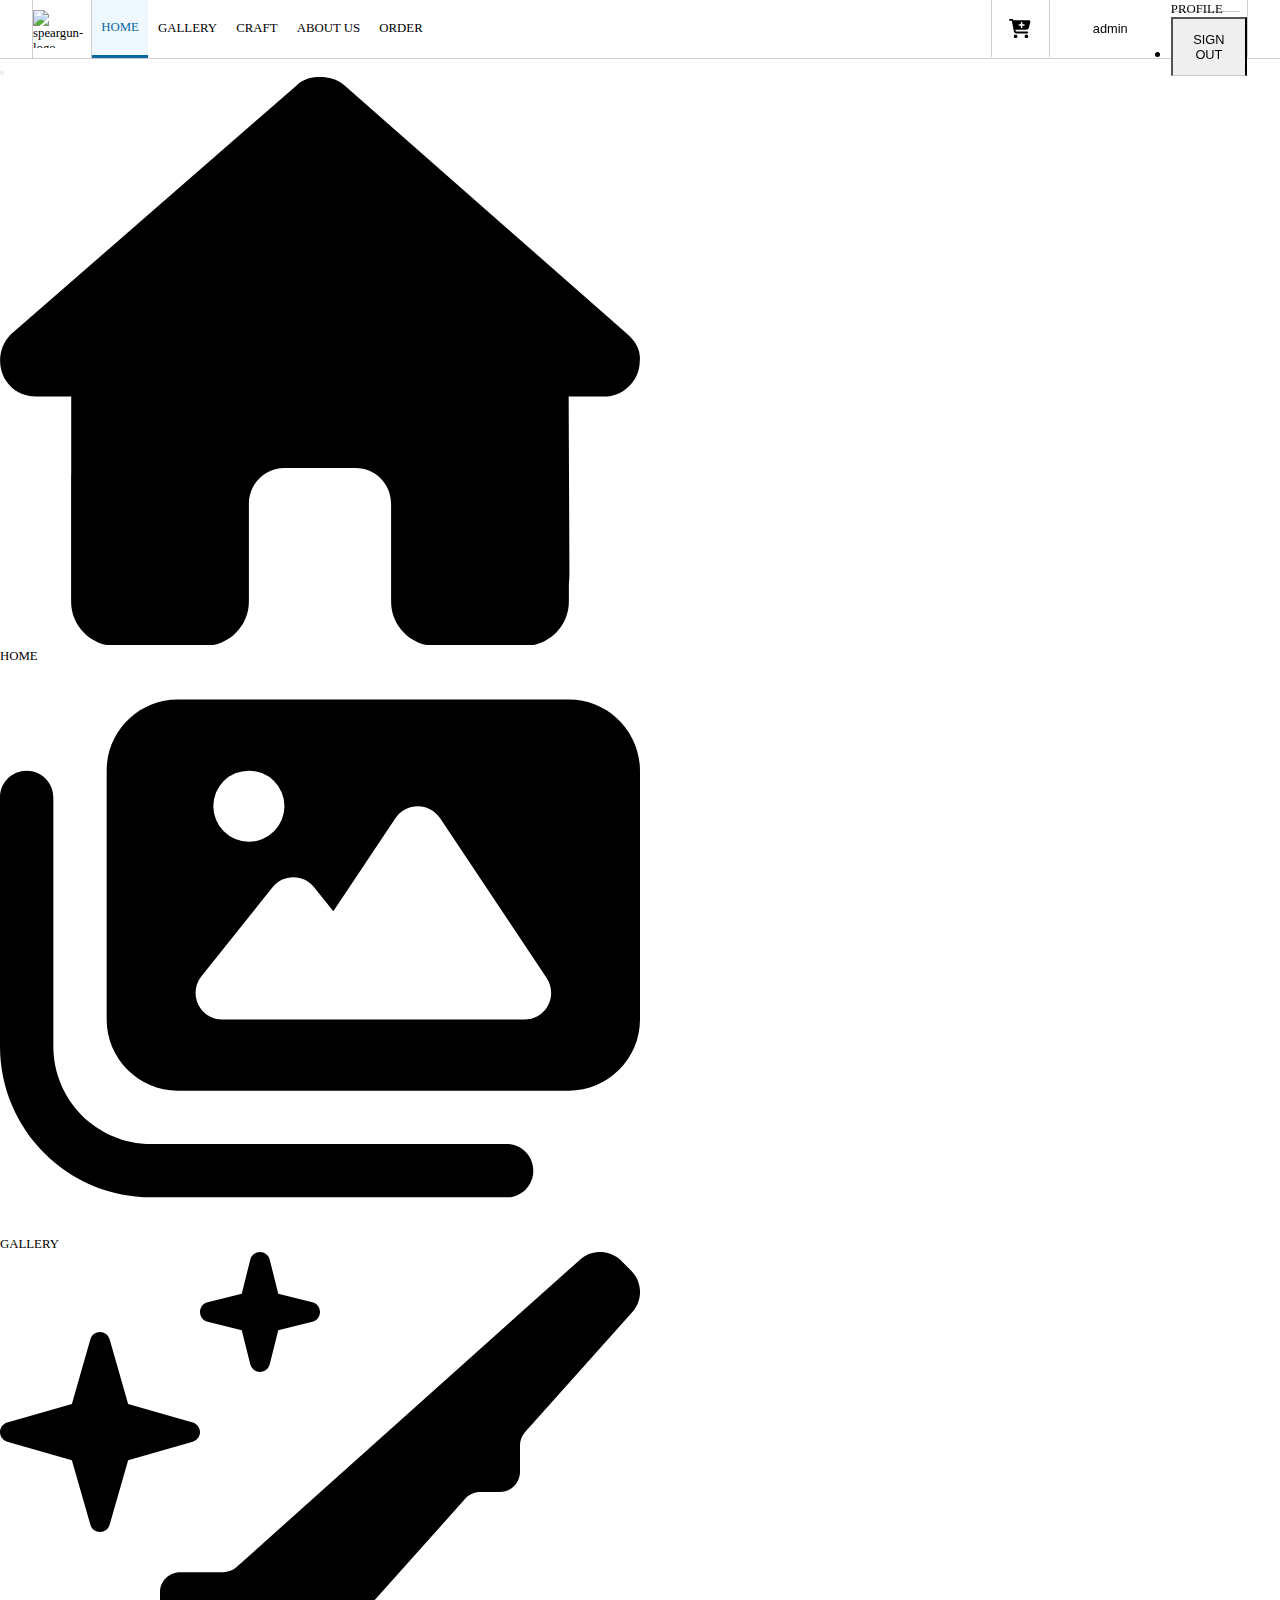
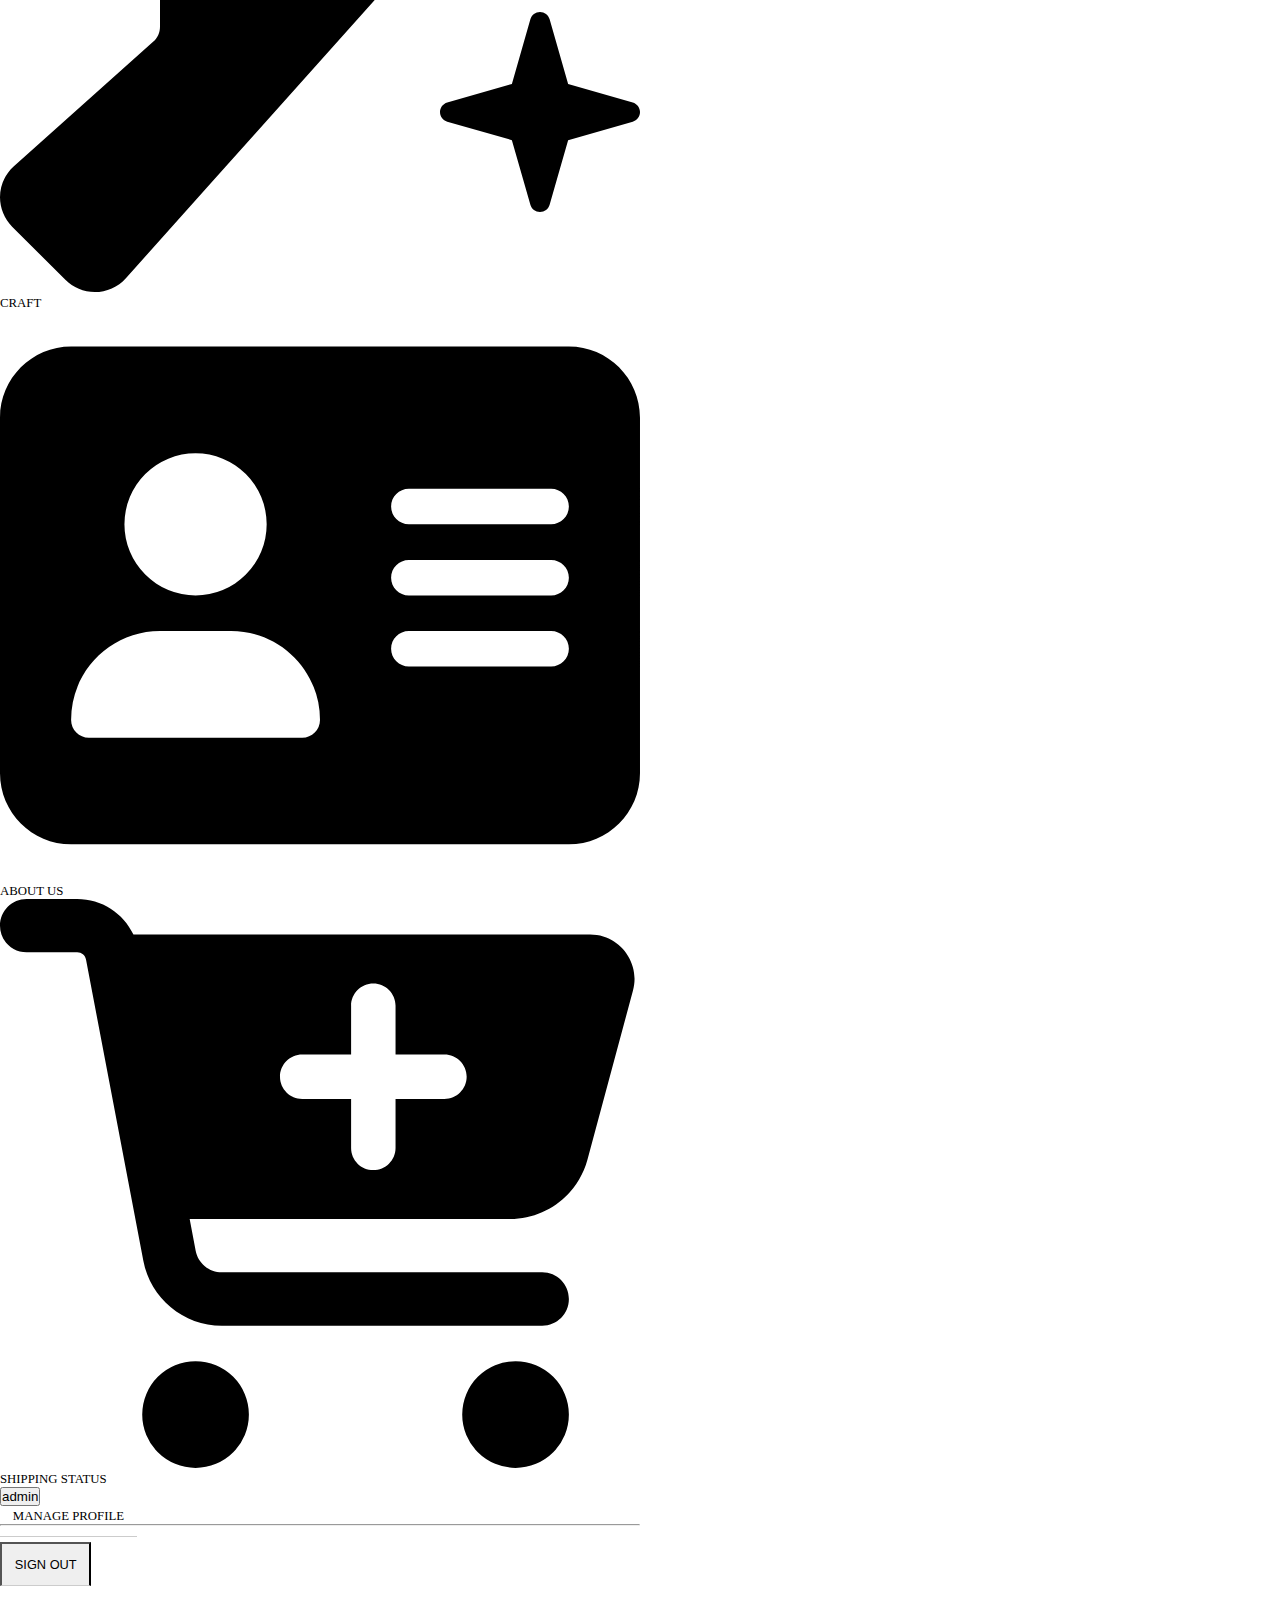
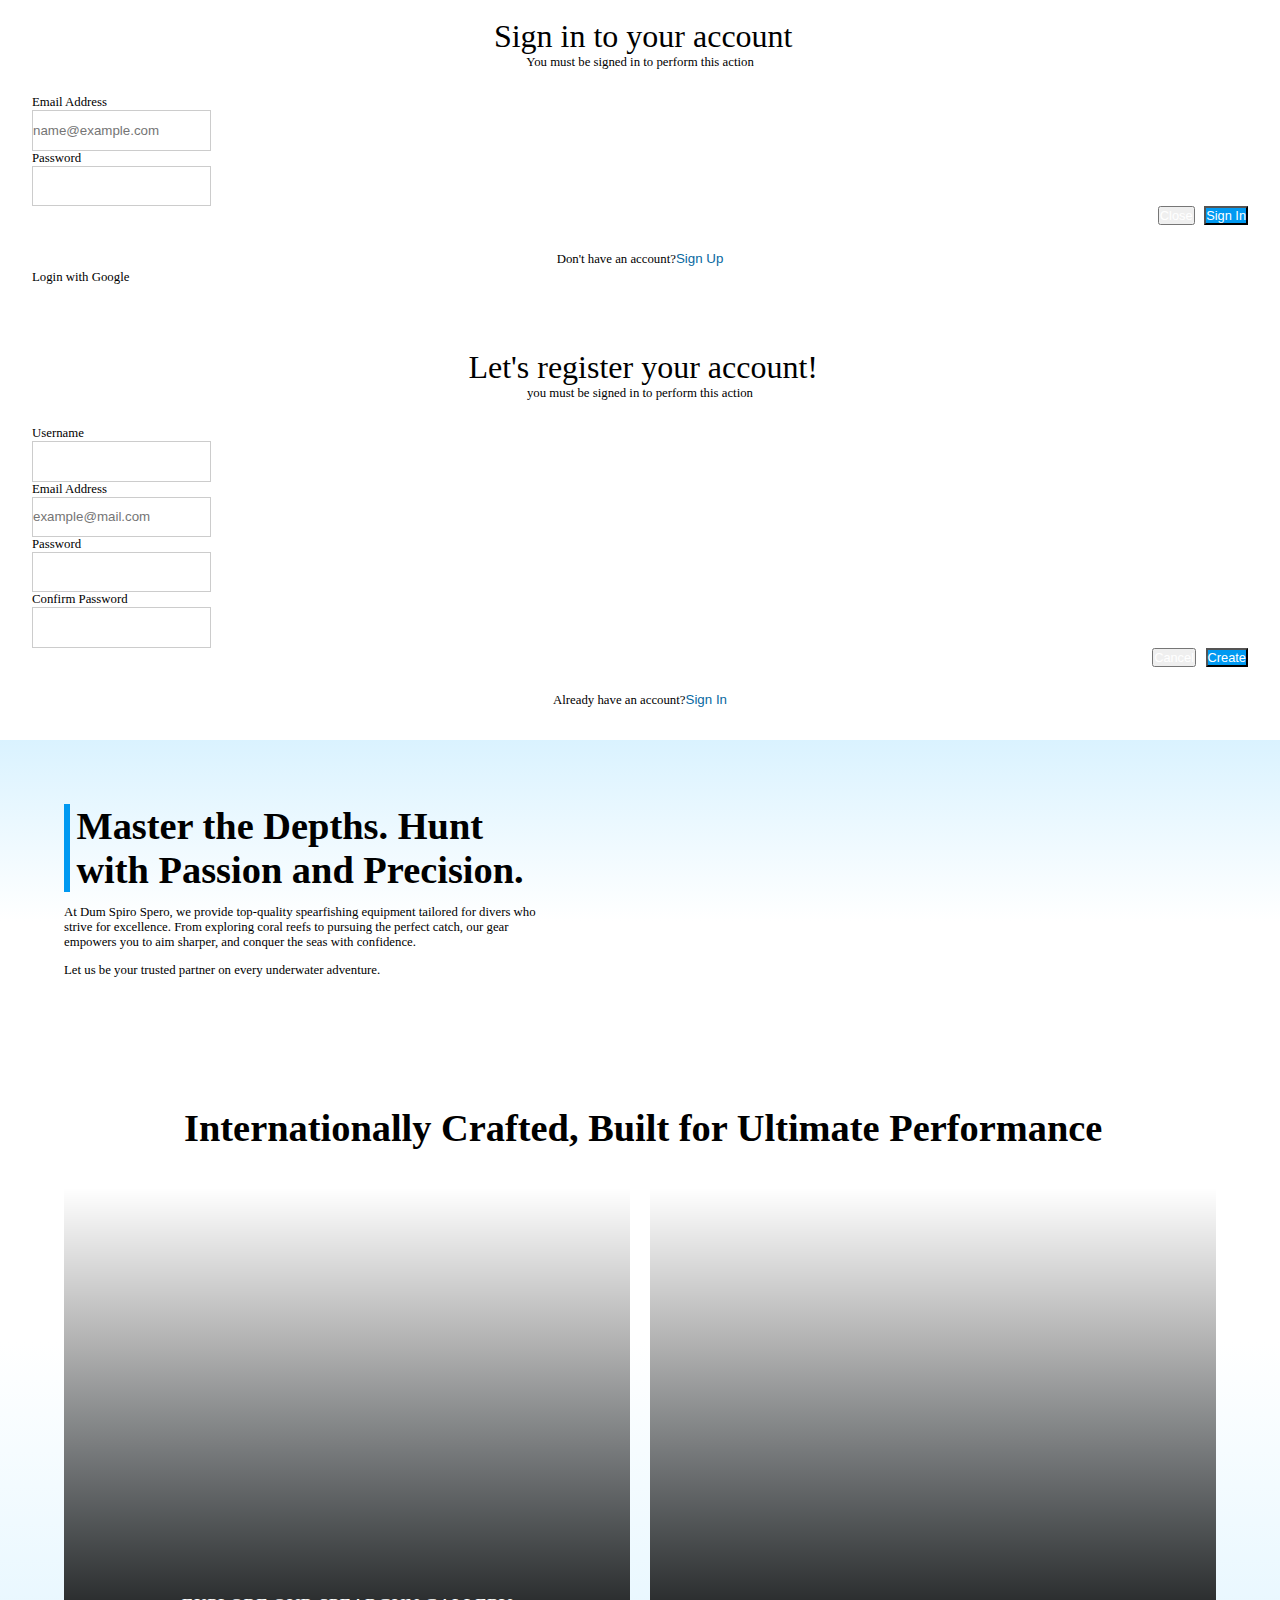
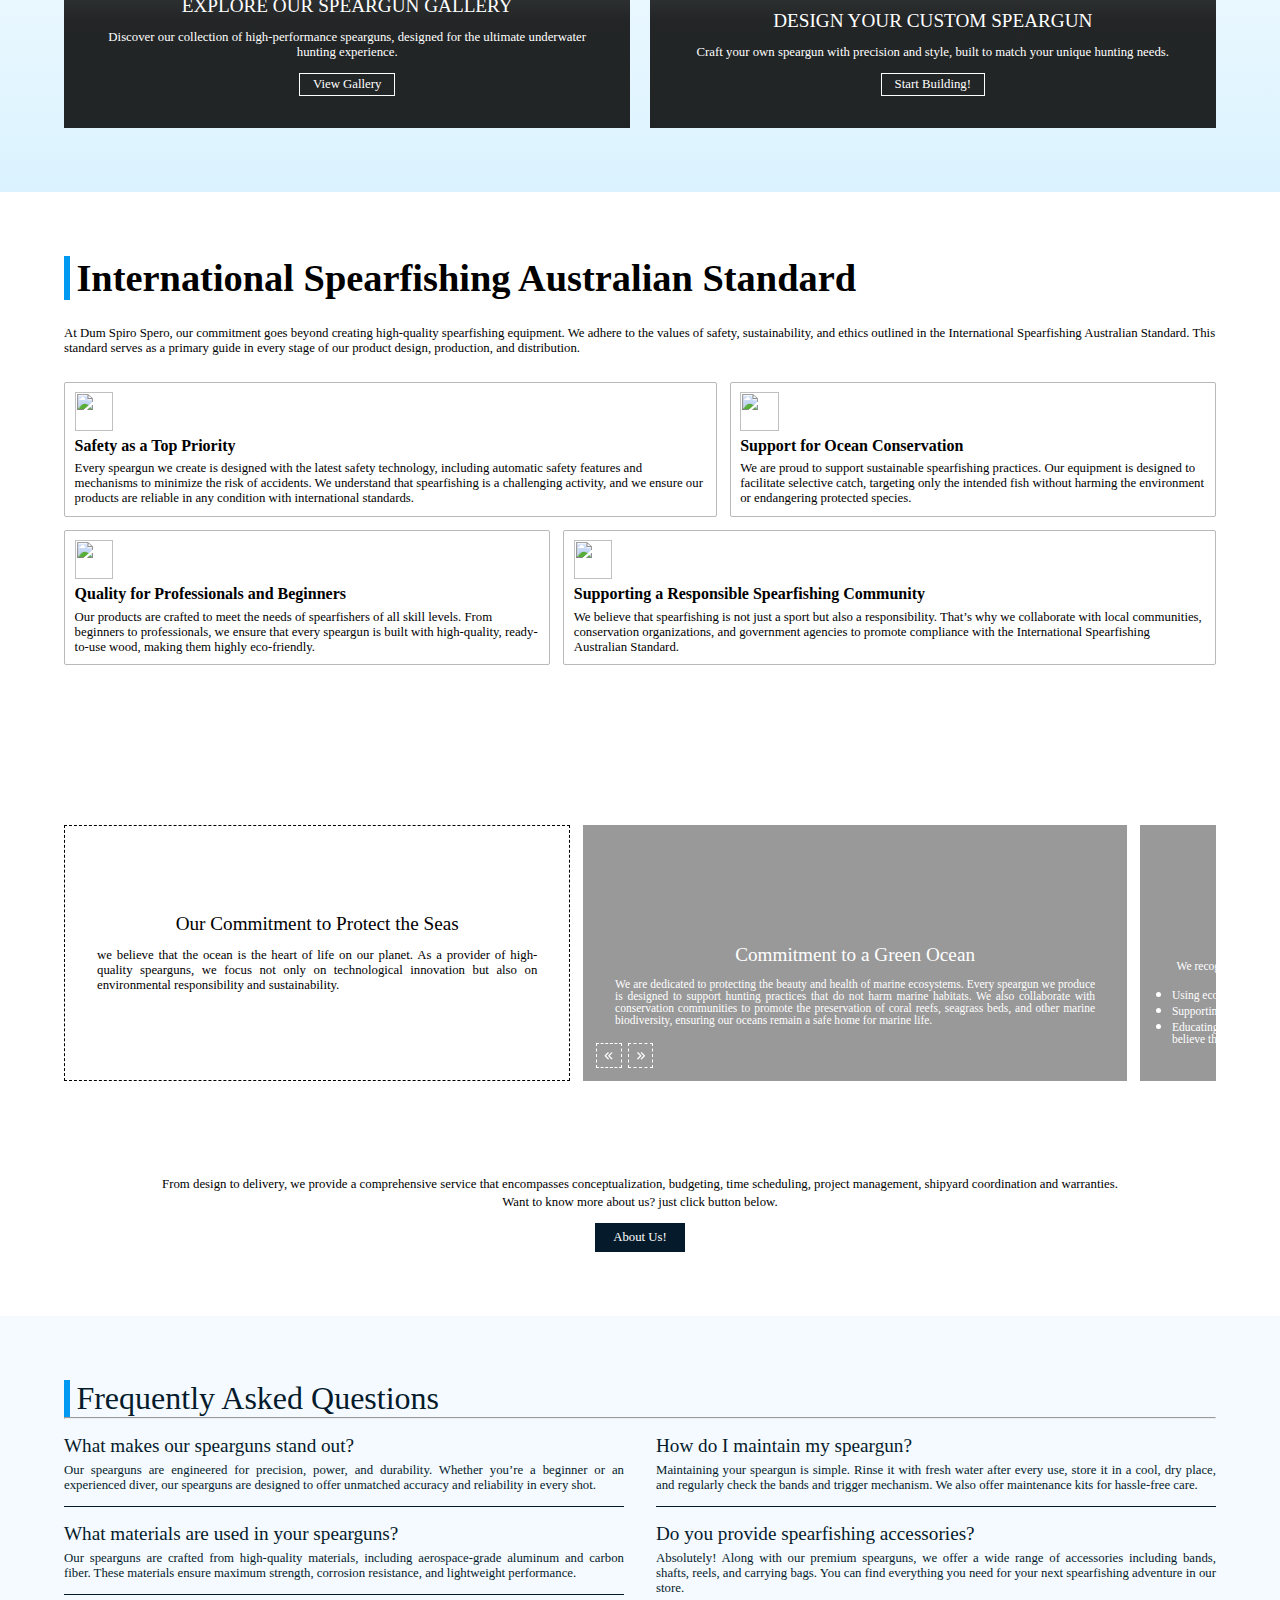
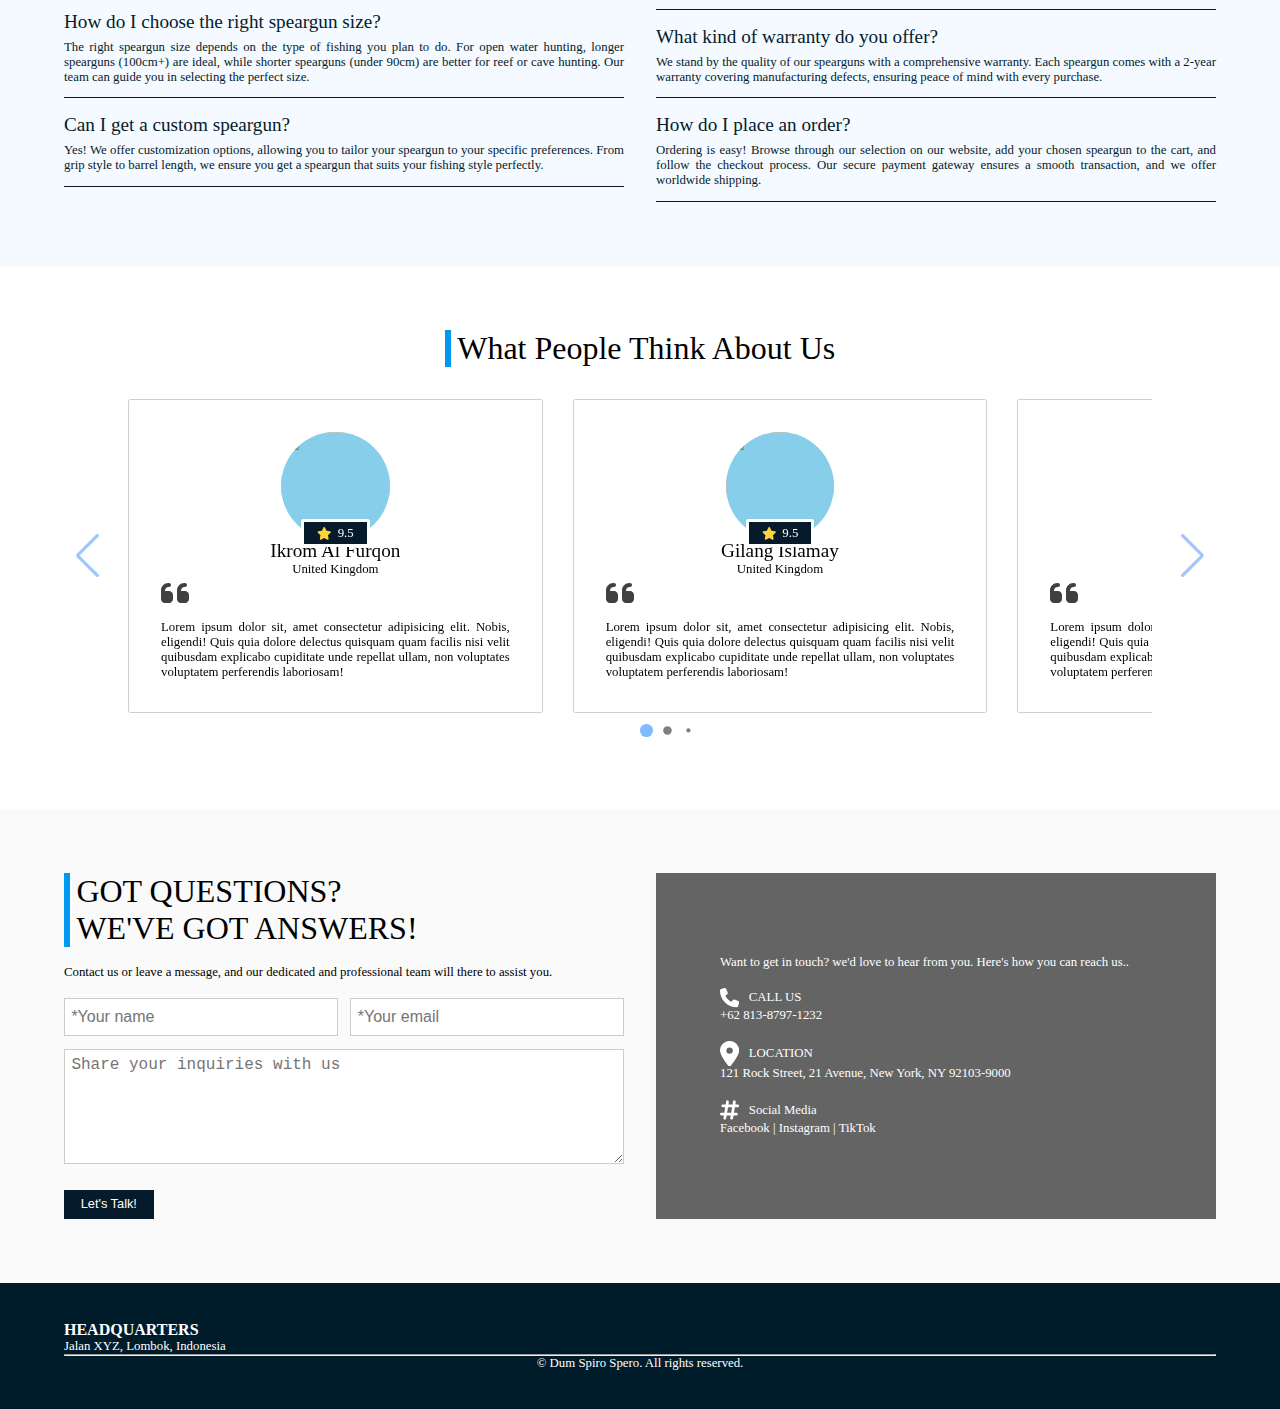
==== index.html @ 72247db9 "boom" ====
<!DOCTYPE html>
<html lang="en">
<head>
    <meta charset="UTF-8">
    <meta name="viewport" content="width=device-width, initial-scale=1.0">
    <meta http-equiv="X-UA-Compatible" content="ie=edge">
    <link rel="stylesheet" href="https://cdn.jsdelivr.net/npm/swiper@11/swiper-bundle.min.css"/>
    <link rel="stylesheet" href="https://cdn.jsdelivr.net/npm/bootstrap@5.3.2/dist/css/bootstrap.min.css" integrity="sha384-T6pVebfqggjPKyMfxBbtczlYJwFhpxIpGG5yYZFA5cO5c3Vt1jt4odlnH0yLLMmgg" crossorigin="anonymous">
    <link rel="stylesheet" href="https://cdnjs.cloudflare.com/ajax/libs/font-awesome/6.6.0/css/all.min.css" integrity="sha512-Kc323vGBEqzTmouAECnVceyQqyqdsSiqLQISBL29aUW4U/M7pSPA/gEUZQqv1cwx4OnYxTxve5UMg5GT6L4JJg==" crossorigin="anonymous" referrerpolicy="no-referrer" />
    <link rel="stylesheet" href="static/style.css"/>
    <title>Speargun-FIX</title>
</head>
<body>
    <nav>
        <div class="left-navbar-button-container">
            <a class="logo-button" href="/">
                <img src="/media/assets/Logo.png" alt="speargun-logo">
            </a>
            <div class="navbar-button-container">
                <a class="navbar-button navbar-button-active" href="/en/">
                    <div>HOME</div>
                    <div></div>
                </a>
                <a class="navbar-button" href="/en/gallery/">
                    <div>GALLERY</div>
                    <div></div>
                </a>
                <a class="navbar-button" href="/en/craft/">
                    <div>CRAFT</div>
                    <div></div>
                </a>
                <a class="navbar-button" href="/en/about-us/">
                    <div>ABOUT US</div>
                    <div></div>
                </a>
                <a class="navbar-button" href="/en/order/">
                    <div>ORDER</div>
                    <div></div>
                </a>
            </div>
        </div>
        <div class="right-navbar-button-container">
            <a href="/en/cart/" class="shipping-button">
                <svg xmlns="http://www.w3.org/2000/svg" viewBox="0 0 576 512" fill="currentColor"><path fill-rule="evenodd" d="M0 24C0 10.7 10.7 0 24 0L69.5 0c22 0 41.5 12.8 50.6 32l411 0c26.3 0 45.5 25 38.6 50.4l-41 152.3c-8.5 31.4-37 53.3-69.5 53.3l-288.5 0 5.4 28.5c2.2 11.3 12.1 19.5 23.6 19.5L488 336c13.3 0 24 10.7 24 24s-10.7 24-24 24l-288.3 0c-34.6 0-64.3-24.6-70.7-58.5L77.4 54.5c-.7-3.8-4-6.5-7.9-6.5L24 48C10.7 48 0 37.3 0 24zM128 464a48 48 0 1 1 96 0 48 48 0 1 1 -96 0zm336-48a48 48 0 1 1 0 96 48 48 0 1 1 0-96zM252 160c0 11 9 20 20 20l44 0 0 44c0 11 9 20 20 20s20-9 20-20l0-44 44 0c11 0 20-9 20-20s-9-20-20-20l-44 0 0-44c0-11-9-20-20-20s-20 9-20 20l0 44-44 0c-11 0-20 9-20 20z"></path></svg>
            </a>
            
            <div class="profile-dropdown-container">
                <button class="dropdown-toggle profile-dropdown-button" type="button" data-bs-toggle="dropdown" aria-expanded="false">
                    admin
                </button>
                <ul class="dropdown-menu">
                    <li><a class="dropdown-item" href="/profile">MANAGE PROFILE</a></li>
                    <li><form action="/en/logout/"><button class="dropdown-item" type="submit">SIGN OUT</button></form></li>
                </ul>
            </div> 
            
            <button class="hamburger-button" type="button" data-bs-toggle="offcanvas" data-bs-target="#off-canvas-navbar" aria-controls="offcanvasExample">
                <svg xmlns="http://www.w3.org/2000/svg" height="23" fill="currentColor" viewBox="0 0 448 512"><path fill-rule="evenodd" d="M0 96C0 78.3 14.3 64 32 64l384 0c17.7 0 32 14.3 32 32s-14.3 32-32 32L32 128C14.3 128 0 113.7 0 96zM0 256c0-17.7 14.3-32 32-32l384 0c17.7 0 32 14.3 32 32s-14.3 32-32 32L32 288c-17.7 0-32-14.3-32-32zM448 416c0 17.7-14.3 32-32 32L32 448c-17.7 0-32-14.3-32-32s14.3-32 32-32l384 0c17.7 0 32 14.3 32 32z"></path></svg>
            </button>
        </div>
    </nav>
    
    
    <div class="offcanvas offcanvas-end" tabindex="-1" id="off-canvas-navbar" aria-labelledby="offcanvasExampleLabel" style="width: 50vw">
        <div class="off-canvas-close-button-container">
            <button type="button" class="btn-close text-reset" data-bs-dismiss="offcanvas" aria-label="Close"></button>
        </div>
        <div class="offcanvas-navbar-button-container">
            <div class="navbar-button-container-top">
                <a class="navbar-button-offcanvas navbar-button-offcanvas-active" href="/">
                    <svg xmlns="http://www.w3.org/2000/svg" viewBox="0 0 576 512" fill="currentColor"><path fill-rule="evenodd" d="M575.8 255.5c0 18-15 32.1-32 32.1l-32 0 .7 160.2c0 2.7-.2 5.4-.5 8.1l0 16.2c0 22.1-17.9 40-40 40l-16 0c-1.1 0-2.2 0-3.3-.1c-1.4 .1-2.8 .1-4.2 .1L416 512l-24 0c-22.1 0-40-17.9-40-40l0-24 0-64c0-17.7-14.3-32-32-32l-64 0c-17.7 0-32 14.3-32 32l0 64 0 24c0 22.1-17.9 40-40 40l-24 0-31.9 0c-1.5 0-3-.1-4.5-.2c-1.2 .1-2.4 .2-3.6 .2l-16 0c-22.1 0-40-17.9-40-40l0-112c0-.9 0-1.9 .1-2.8l0-69.7-32 0c-18 0-32-14-32-32.1c0-9 3-17 10-24L266.4 8c7-7 15-8 22-8s15 2 21 7L564.8 231.5c8 7 12 15 11 24z"></path></svg>
                    <div>HOME</div>
                </a>
                <a class="navbar-button-offcanvas" href="/gallery">
                    <svg xmlns="http://www.w3.org/2000/svg" viewBox="0 0 576 512" fill="currentColor"><path fill-rule="evenodd" d="M160 32c-35.3 0-64 28.7-64 64l0 224c0 35.3 28.7 64 64 64l352 0c35.3 0 64-28.7 64-64l0-224c0-35.3-28.7-64-64-64L160 32zM396 138.7l96 144c4.9 7.4 5.4 16.8 1.2 24.6S480.9 320 472 320l-144 0-48 0-80 0c-9.2 0-17.6-5.3-21.6-13.6s-2.9-18.2 2.9-25.4l64-80c4.6-5.7 11.4-9 18.7-9s14.2 3.3 18.7 9l17.3 21.6 56-84C360.5 132 368 128 376 128s15.5 4 20 10.7zM192 128a32 32 0 1 1 64 0 32 32 0 1 1 -64 0zM48 120c0-13.3-10.7-24-24-24S0 106.7 0 120L0 344c0 75.1 60.9 136 136 136l320 0c13.3 0 24-10.7 24-24s-10.7-24-24-24l-320 0c-48.6 0-88-39.4-88-88l0-224z"></path></svg>
                    <div>GALLERY</div>
                </a>
                <a class="navbar-button-offcanvas" href="/build-spear">
                    <svg xmlns="http://www.w3.org/2000/svg" viewBox="0 0 512 512" fill="currentColor"><path fill-rule="evenodd" d="M464 6.1c9.5-8.5 24-8.1 33 .9l8 8c9 9 9.4 23.5 .9 33l-85.8 95.9c-2.6 2.9-4.1 6.7-4.1 10.7l0 21.4c0 8.8-7.2 16-16 16l-15.8 0c-4.6 0-8.9 1.9-11.9 5.3L100.7 500.9C94.3 508 85.3 512 75.8 512c-8.8 0-17.3-3.5-23.5-9.8L9.7 459.7C3.5 453.4 0 445 0 436.2c0-9.5 4-18.5 11.1-24.8l111.6-99.8c3.4-3 5.3-7.4 5.3-11.9l0-27.6c0-8.8 7.2-16 16-16l34.6 0c3.9 0 7.7-1.5 10.7-4.1L464 6.1zM432 288c3.6 0 6.7 2.4 7.7 5.8l14.8 51.7 51.7 14.8c3.4 1 5.8 4.1 5.8 7.7s-2.4 6.7-5.8 7.7l-51.7 14.8-14.8 51.7c-1 3.4-4.1 5.8-7.7 5.8s-6.7-2.4-7.7-5.8l-14.8-51.7-51.7-14.8c-3.4-1-5.8-4.1-5.8-7.7s2.4-6.7 5.8-7.7l51.7-14.8 14.8-51.7c1-3.4 4.1-5.8 7.7-5.8zM87.7 69.8l14.8 51.7 51.7 14.8c3.4 1 5.8 4.1 5.8 7.7s-2.4 6.7-5.8 7.7l-51.7 14.8L87.7 218.2c-1 3.4-4.1 5.8-7.7 5.8s-6.7-2.4-7.7-5.8L57.5 166.5 5.8 151.7c-3.4-1-5.8-4.1-5.8-7.7s2.4-6.7 5.8-7.7l51.7-14.8L72.3 69.8c1-3.4 4.1-5.8 7.7-5.8s6.7 2.4 7.7 5.8zM208 0c3.7 0 6.9 2.5 7.8 6.1l6.8 27.3 27.3 6.8c3.6 .9 6.1 4.1 6.1 7.8s-2.5 6.9-6.1 7.8l-27.3 6.8-6.8 27.3c-.9 3.6-4.1 6.1-7.8 6.1s-6.9-2.5-7.8-6.1l-6.8-27.3-27.3-6.8c-3.6-.9-6.1-4.1-6.1-7.8s2.5-6.9 6.1-7.8l27.3-6.8 6.8-27.3c.9-3.6 4.1-6.1 7.8-6.1z"></path></svg>
                    <div>CRAFT</div>
                </a>
                <a class="navbar-button-offcanvas" href="/">
                    <svg xmlns="http://www.w3.org/2000/svg" viewBox="0 0 576 512" fill="currentColor"><path fill-rule="evenodd" d="M64 32C28.7 32 0 60.7 0 96L0 416c0 35.3 28.7 64 64 64l448 0c35.3 0 64-28.7 64-64l0-320c0-35.3-28.7-64-64-64L64 32zm80 256l64 0c44.2 0 80 35.8 80 80c0 8.8-7.2 16-16 16L80 384c-8.8 0-16-7.2-16-16c0-44.2 35.8-80 80-80zm-32-96a64 64 0 1 1 128 0 64 64 0 1 1 -128 0zm256-32l128 0c8.8 0 16 7.2 16 16s-7.2 16-16 16l-128 0c-8.8 0-16-7.2-16-16s7.2-16 16-16zm0 64l128 0c8.8 0 16 7.2 16 16s-7.2 16-16 16l-128 0c-8.8 0-16-7.2-16-16s7.2-16 16-16zm0 64l128 0c8.8 0 16 7.2 16 16s-7.2 16-16 16l-128 0c-8.8 0-16-7.2-16-16s7.2-16 16-16z"></path></svg>
                    <div>ABOUT US</div>
                </a>
            </div>
            <div class="navbar-button-container-bottom">
                <a href="" class="navbar-button-offcanvas">
                    <svg xmlns="http://www.w3.org/2000/svg" viewBox="0 0 576 512" fill="currentColor"><path fill-rule="evenodd" d="M0 24C0 10.7 10.7 0 24 0L69.5 0c22 0 41.5 12.8 50.6 32l411 0c26.3 0 45.5 25 38.6 50.4l-41 152.3c-8.5 31.4-37 53.3-69.5 53.3l-288.5 0 5.4 28.5c2.2 11.3 12.1 19.5 23.6 19.5L488 336c13.3 0 24 10.7 24 24s-10.7 24-24 24l-288.3 0c-34.6 0-64.3-24.6-70.7-58.5L77.4 54.5c-.7-3.8-4-6.5-7.9-6.5L24 48C10.7 48 0 37.3 0 24zM128 464a48 48 0 1 1 96 0 48 48 0 1 1 -96 0zm336-48a48 48 0 1 1 0 96 48 48 0 1 1 0-96zM252 160c0 11 9 20 20 20l44 0 0 44c0 11 9 20 20 20s20-9 20-20l0-44 44 0c11 0 20-9 20-20s-9-20-20-20l-44 0 0-44c0-11-9-20-20-20s-20 9-20 20l0 44-44 0c-11 0-20 9-20 20z"></path></svg>
                    <div>SHIPPING STATUS</div>
                </a>
                
                <div class="navbar-button-offcanvas dropstart">
                    <button class="dropdown-toggle" type="button" data-bs-toggle="dropdown" aria-expanded="false">
                        admin
                    </button>
                    <ul class="dropdown-menu">
                        <li><a class="dropdown-item" href="/manage-profile">MANAGE PROFILE</a></li>
                        <li><hr class="dropdown-divider"></li>
                        <li><form action="/en/logout/"><button class="dropdown-item" type="submit">SIGN OUT</button></form></li>
                    </ul>
                </div>
                
            </div>
        </div>
    </div>
    
    <!-- SIGN IN -->
    <div class="modal fade" id="SignInModal" tabindex="-1" aria-labelledby="exampleModalLabel" aria-hidden="true">
        <div class="modal-dialog modal-dialog-centered">
            <div class="modal-content">
                <div class="modal-body custom-modal-content">
                    <div>
                        <h2 style="text-align: center; border:none">Sign in to your account</h2>
                        <p style="text-align: center" class="custom-modal-description">You must be signed in to perform this action</p>
                    </div>
                    <form action="/en/login/" method="POST">
                        <input type="hidden" name="csrfmiddlewaretoken" value="M3CaTp39EJbl3nuyQJwTZ3S8FTBvyXSukjpfKBJzRwxD3qbdfzkDRBSh8HsFTQQm">
                        <div class="mb-3">
                            <label for="exampleFormControlInput1" class="form-label"><p class="custom-modal-description">Email Address</p></label>
                            <input type="text" name="login_username" class="form-control custom-input" id="exampleFormControlInput1" placeholder="name@example.com">
                        </div>
                        <div class="mb-4">
                            <label for="exampleInputPassword1" class="form-label"><p class="custom-modal-description">Password</p></label>
                            <input type="password" name="login_password" class="form-control custom-input" id="exampleInputPassword1">
                        </div>
                        <div class="sign-button-group">
                            <button type="button" class="btn btn-secondary" data-bs-dismiss="modal"><p style="color: white" class="custom-modal-description">Close</p></button>
                            <button type="submit" class="btn btn-primary"><p style="color: white" class="custom-modal-description">Sign In</p></button>
                        </div>
                    </form>
                    <div>
                        <p style="text-align: center" class="custom-modal-description">Don't have an account?<button class="switch-modal-button" data-bs-target="#SignUpModal" data-bs-toggle="modal">Sign Up</button></p>
                        <a href="/en/accounts/google/login/?next=/">Login with Google</a>
                    </div>
                </div>
            </div>
        </div>
    </div>
    
    <!-- SIGN UP -->
    <div class="modal fade" id="SignUpModal" aria-hidden="true" aria-labelledby="exampleModalToggleLabel2" tabindex="-1">
        <div class="modal-dialog modal-dialog-centered">
          <div class="modal-content">
            <div class="modal-body custom-modal-content">
                <div>
                    <h2 style="text-align: center; border:none">Let's register your account!</h2>
                    <p style="text-align: center" class="custom-modal-description">you must be signed in to perform this action</p>
                </div>
                <form action="/en/sign-up/" method="POST">
                    <input type="hidden" name="csrfmiddlewaretoken" value="M3CaTp39EJbl3nuyQJwTZ3S8FTBvyXSukjpfKBJzRwxD3qbdfzkDRBSh8HsFTQQm">
                    <div class="mb-3">
                        <label for="exampleFormControlInput1" class="form-label"><p class="custom-modal-description">Username</p></label>
                        <input type="text" class="form-control custom-input" id="username" name="username">
                    </div>
                    <div class="mb-3">
                        <label for="exampleFormControlInput1" class="form-label"><p class="custom-modal-description">Email Address</p></label>
                        <input type="email" class="form-control custom-input" id="exampleFormControlInput1" placeholder="example@mail.com" name="email">
                    </div>
                    <div class="mb-3">
                        <label for="exampleInputPassword1" class="form-label"><p class="custom-modal-description">Password</p></label>
                        <input type="password" class="form-control custom-input" id="password1" name="password1">
                    </div>
                    <div class="mb-4">
                        <label for="exampleInputPassword1" class="form-label"><p class="custom-modal-description">Confirm Password</p></label>
                        <input type="password" class="form-control custom-input" id="password2" name="password2">
                    </div>
                    <div class="sign-button-group">
                        <button type="button" class="btn btn-secondary" data-bs-dismiss="modal"><p style="color: white" class="custom-modal-description">Cancel</p></button>
                        <button type="submit" class="btn btn-primary"><p style="color: white" class="custom-modal-description">Create</p></button>
                    </div>
                </form>
                <div>
                    <p style="text-align: center" class="custom-modal-description">Already have an account?<button class="switch-modal-button" data-bs-target="#SignInModal" data-bs-toggle="modal">Sign In</button></p>
                </div>
            </div>
          </div>
        </div>
    </div>
        <div class="main-footer-container">
            <main>
                
        <div class="section-home-greetings">
            <div class="home-greetings">
                <h1>Master the Depths. Hunt with Passion and Precision.</h1>
                <p>At Dum Spiro Spero, we provide top-quality spearfishing equipment tailored for divers who strive for excellence. From exploring coral reefs to pursuing the perfect catch, our gear empowers you to aim sharper, and conquer the seas with confidence.</p>
                <p>Let us be your trusted partner on every underwater adventure.</p>
            </div>        
            <div class="home-greetings-carousel">
                <div id="carouselExampleSlidesOnly" class="carousel slide" data-bs-ride="carousel">
                    <div class="carousel-inner">
                        <div class="carousel-item active">
                            <img src="/media/assets/diving-1.jpg" class="d-block w-100" alt="">
                        </div>
                        <div class="carousel-item">
                            <img src="/media/assets/diving-2.jpg" class="d-block w-100" alt="">
                        </div>
                        <div class="carousel-item">
                            <img src="/media/assets/diving-3.jpg" class="d-block w-100" alt="">
                        </div>
                    </div>
                </div>
            </div>
        </div>
        <div class="section-build-gallery">
            <h1>Internationally Crafted, Built for Ultimate Performance</h1>
            <div class="build-gallery-card-container">
                <div class="build-gallery-card">
                    <h3 style="color: white; text-align: center;">EXPLORE OUR SPEARGUN GALLERY</h3>
                    <p style="color: white; text-align:center">Discover our collection of high-performance spearguns, designed for the ultimate underwater hunting experience.</p>
                    <a href="/en/gallery/" class="build-gallery-card-button">View Gallery</a>
                </div>
                <div class="build-gallery-card">
                    <h3 style="color: white; text-align: center;">DESIGN YOUR CUSTOM SPEARGUN</h3>
                    <p style="color: white; text-align:center">Craft your own speargun with precision and style, built to match your unique hunting needs.</p>
                    <a href="/en/order/" class="build-gallery-card-button">Start Building!</a>
                </div>
            </div>
        </div>
        <div class="section-spearfishing-australian">
            <h1>International Spearfishing Australian Standard</h1>
            <p>At Dum Spiro Spero, our commitment goes beyond creating high-quality spearfishing equipment. We adhere to the values of safety, sustainability, and ethics outlined in the International Spearfishing Australian Standard. This standard serves as a primary guide in every stage of our product design, production, and distribution.</p>
            <div class="spearfishing-australian-card-container">
                <div class="spearfishing-australian-card">
                    <img src="/media/assets/safety.png" alt="">
                    <h6>Safety as a Top Priority</h6>
                    <p>Every speargun we create is designed with the latest safety technology, including automatic safety features and mechanisms to minimize the risk of accidents. We understand that spearfishing is a challenging activity, and we ensure our products are reliable in any condition with international standards.</p>
                </div>
                <div class="spearfishing-australian-card">
                    <img src="/media/assets/conservation.png" alt="">
                    <h6>Support for Ocean Conservation</h6>
                    <p>We are proud to support sustainable spearfishing practices. Our equipment is designed to facilitate selective catch, targeting only the intended fish without harming the environment or endangering protected species.</p>
                </div>
                <div class="spearfishing-australian-card">
                    <img src="/media/assets/quality.png" alt="">
                    <h6>Quality for Professionals and Beginners</h6>
                    <p>Our products are crafted to meet the needs of spearfishers of all skill levels. From beginners to professionals, we ensure that every speargun is built with high-quality, ready-to-use wood, making them highly eco-friendly.</p>
                </div>
                <div class="spearfishing-australian-card">
                    <img src="/media/assets/support.png" alt="">
                    <h6>Supporting a Responsible Spearfishing Community</h6>
                    <p>We believe that spearfishing is not just a sport but also a responsibility. That’s why we collaborate with local communities, conservation organizations, and government agencies to promote compliance with the International Spearfishing Australian Standard.</p>
                </div>
            </div>
        </div>
        <div class="section-commitment parallax-container">
            <div class="parallax-background"></div>
            <div class="parallax-cover"></div>
            <div class="commitment-container">
                <div class="commitment-title">
                    <h3>Our Commitment to Protect the Seas</h3>
                    <p>we believe that the ocean is the heart of life on our planet. As a provider of high-quality spearguns, we focus not only on technological innovation but also on environmental responsibility and sustainability.</p>
                </div>
                <div class="commitment-card-container">
                    <div class="commitment-carousel-container" style="transform: translateX(0vw);">
                        <div class="commitment-card">
                            <div class="commitment-card-cover"></div>
                            <h3 id="commitment-1">Commitment to a Green Ocean</h3>
                            <p>We are dedicated to protecting the beauty and health of marine ecosystems. Every speargun we produce is designed to support hunting practices that do not harm marine habitats. We also collaborate with conservation communities to promote the preservation of coral reefs, seagrass beds, and other marine biodiversity, ensuring our oceans remain a safe home for marine life.</p>
                        </div>
                        <div class="commitment-card">
                            <div class="commitment-card-cover"></div>
                            <h3 id="commitment-2">Support for a Plastic Free Ocean</h3>
                            <p>We recognize the harmful impact of plastic waste on the oceans. For this reason, we are committed to:</p>
                            <ul>
                                <li><p>Using eco-friendly materials in our product packaging.</p></li>
                                <li><p>Supporting global initiatives to clean beaches and waterways of plastic waste.</p></li>
                                <li><p>Educating our customers about the importance of protecting oceans from plastic pollution, as we believe that small actions can lead to significant change.</p></li>
                            </ul>
                        </div>
                        <div class="commitment-card">
                            <div class="commitment-card-cover"></div>
                            <h3 id="commitment-3">Practicing Sustainable Hunting</h3>
                            <p>We strongly support responsible and sustainable spearfishing. Our products are designed to maximize precision and selectivity, ensuring that only target fish are caught without disrupting the balance of the ecosystem. We also encourage our users to:</p>
                            <ul>
                                <li><p>Comply with local conservation regulations.</p></li>
                                <li><p>Avoid protected species or those that are spawning.</p></li>
                                <li><p>Fully utilize their catch to ensure nothing goes to waste.</p></li>
                            </ul>
                        </div>
                        <div class="commitment-card">
                            <div class="commitment-card-cover"></div>
                            <h3 id="commitment-4">Hunting with Ethics, Preserving Life</h3>
                            <p>We believe that ocean hunting is not just a sport but a responsibility. Through our product innovations and commitment to sustainability, we ensure that spearfishing can be enjoyed without compromising the future of our oceans.</p>
                        </div>
                    </div>
                    <div class="commitment-carousel-buttons">
                        <button class="commitment-carousel-button" id="commitment-prev">
                            <svg xmlns="http://www.w3.org/2000/svg" viewBox="0 0 512 512"><path fill="#ffffff" d="M41.4 233.4c-12.5 12.5-12.5 32.8 0 45.3l160 160c12.5 12.5 32.8 12.5 45.3 0s12.5-32.8 0-45.3L109.3 256 246.6 118.6c12.5-12.5 12.5-32.8 0-45.3s-32.8-12.5-45.3 0l-160 160zm352-160l-160 160c-12.5 12.5-12.5 32.8 0 45.3l160 160c12.5 12.5 32.8 12.5 45.3 0s12.5-32.8 0-45.3L301.3 256 438.6 118.6c12.5-12.5 12.5-32.8 0-45.3s-32.8-12.5-45.3 0z"></path></svg>
                        </button>
                        <button class="commitment-carousel-button" id="commitment-next">
                            <svg xmlns="http://www.w3.org/2000/svg" viewBox="0 0 512 512"><path fill="#ffffff" d="M470.6 278.6c12.5-12.5 12.5-32.8 0-45.3l-160-160c-12.5-12.5-32.8-12.5-45.3 0s-12.5 32.8 0 45.3L402.7 256 265.4 393.4c-12.5 12.5-12.5 32.8 0 45.3s32.8 12.5 45.3 0l160-160zm-352 160l160-160c12.5-12.5 12.5-32.8 0-45.3l-160-160c-12.5-12.5-32.8-12.5-45.3 0s-12.5 32.8 0 45.3L210.7 256 73.4 393.4c-12.5 12.5-12.5 32.8 0 45.3s32.8 12.5 45.3 0z"></path></svg>
                        </button>
                    </div>
                </div>
            </div>
        </div>
        <div class="section-about-us">
            <div class="about-us-caption">
                <p>From design to delivery, we provide a comprehensive service that encompasses conceptualization, budgeting, time scheduling, project management, shipyard coordination and warranties.</p>
                <p>Want to know more about us? just click button below.</p>
            </div>
            <a href="/en/about-us/" type="button" class="sexy-button"><div>About Us!</div></a>            
        </div>
        <div class="section-faq">
            <div>
                <h2>Frequently Asked Questions</h2>
                <hr>
            </div>
            <div class="faq-content">
                <div class="faq-accordion">
                    <div>
                        <h3 data-bs-toggle="collapse" href="#answer1" role="button" aria-expanded="false" aria-controls="collapseExample">
                            What makes our spearguns stand out?
                        </h3>
                        <p class="collapse" id="answer1">
                            Our spearguns are engineered for precision, power, and durability. Whether you’re a beginner or an experienced diver, our spearguns are designed to offer unmatched accuracy and reliability in every shot.
                        </p>
                    </div>
                    <div>
                        <h3 data-bs-toggle="collapse" href="#answer2" role="button" aria-expanded="false" aria-controls="collapseExample">
                            What materials are used in your spearguns?
                        </h3>
                        <p class="collapse" id="answer2">
                            Our spearguns are crafted from high-quality materials, including aerospace-grade aluminum and carbon fiber. These materials ensure maximum strength, corrosion resistance, and lightweight performance.
                        </p>
                    </div>
                    <div>
                        <h3 data-bs-toggle="collapse" href="#answer3" role="button" aria-expanded="false" aria-controls="collapseExample">
                            How do I choose the right speargun size?
                        </h3>
                        <p class="collapse" id="answer3">
                            The right speargun size depends on the type of fishing you plan to do. For open water hunting, longer spearguns (100cm+) are ideal, while shorter spearguns (under 90cm) are better for reef or cave hunting. Our team can guide you in selecting the perfect size.
                        </p>
                    </div>
                    <div>
                        <h3 data-bs-toggle="collapse" href="#answer4" role="button" aria-expanded="false" aria-controls="collapseExample">
                            Can I get a custom speargun?
                        </h3>
                        <p class="collapse" id="answer4">
                            Yes! We offer customization options, allowing you to tailor your speargun to your specific preferences. From grip style to barrel length, we ensure you get a speargun that suits your fishing style perfectly.
                        </p>
                    </div>
                </div>
                <div class="faq-accordion">
                    <div>
                        <h3 data-bs-toggle="collapse" href="#answer5" role="button" aria-expanded="false" aria-controls="collapseExample">
                            How do I maintain my speargun?
                        </h3>
                        <p class="collapse" id="answer5">
                            Maintaining your speargun is simple. Rinse it with fresh water after every use, store it in a cool, dry place, and regularly check the bands and trigger mechanism. We also offer maintenance kits for hassle-free care.
                        </p>
                    </div>
                    <div>
                        <h3 data-bs-toggle="collapse" href="#answer6" role="button" aria-expanded="false" aria-controls="collapseExample">
                            Do you provide spearfishing accessories?
                        </h3>
                        <p class="collapse" id="answer6">
                            Absolutely! Along with our premium spearguns, we offer a wide range of accessories including bands, shafts, reels, and carrying bags. You can find everything you need for your next spearfishing adventure in our store.
                        </p>
                    </div>
                    <div>
                        <h3 data-bs-toggle="collapse" href="#answer7" role="button" aria-expanded="false" aria-controls="collapseExample">
                            What kind of warranty do you offer?
                        </h3>
                        <p class="collapse" id="answer7">
                            We stand by the quality of our spearguns with a comprehensive warranty. Each speargun comes with a 2-year warranty covering manufacturing defects, ensuring peace of mind with every purchase.
                        </p>
                    </div>
                    <div>
                        <h3 data-bs-toggle="collapse" href="#answer8" role="button" aria-expanded="false" aria-controls="collapseExample">
                            How do I place an order?
                        </h3>
                        <p class="collapse" id="answer8">
                            Ordering is easy! Browse through our selection on our website, add your chosen speargun to the cart, and follow the checkout process. Our secure payment gateway ensures a smooth transaction, and we offer worldwide shipping.
                        </p>
                    </div>
                </div>
            </div>        
        </div>
        <div class="review-page-container">
            <h2 class="mb-3">What People Think About Us</h2>
            <div class="review-container swiper">
                <div class="review-card-wrapper swiper-initialized swiper-horizontal swiper-backface-hidden">
                    <ul class="review-card-list swiper-wrapper" id="swiper-wrapper-fc9eb71c103b97b15" aria-live="polite">
                    <li class="review-card-item swiper-slide swiper-slide-active" style="width: 414.667px; margin-right: 30px;" role="group" aria-label="1 / 5" data-swiper-slide-index="0">
                            <a href="#" class="review-card-link">
                                <div class="review-card-image mb-3">
                                    <img src="/media/assets/diving-1.jpg" alt="">
                                    <div>
                                        <svg xmlns="http://www.w3.org/2000/svg" viewBox="0 0 576 512"><path fill="#FFD43B" d="M316.9 18C311.6 7 300.4 0 288.1 0s-23.4 7-28.8 18L195 150.3 51.4 171.5c-12 1.8-22 10.2-25.7 21.7s-.7 24.2 7.9 32.7L137.8 329 113.2 474.7c-2 12 3 24.2 12.9 31.3s23 8 33.8 2.3l128.3-68.5 128.3 68.5c10.8 5.7 23.9 4.9 33.8-2.3s14.9-19.3 12.9-31.3L438.5 329 542.7 225.9c8.6-8.5 11.7-21.2 7.9-32.7s-13.7-19.9-25.7-21.7L381.2 150.3 316.9 18z"></path></svg>
                                        <p>9.5</p>
                                    </div>
                                </div>
                                <h3>Ikrom Al Furqon</h3>
                                <p class="mb-2">United Kingdom</p>
                                <div class="review-card-description">
                                    <svg xmlns="http://www.w3.org/2000/svg" viewBox="0 0 448 512"><path fill="#404040" d="M0 216C0 149.7 53.7 96 120 96l8 0c17.7 0 32 14.3 32 32s-14.3 32-32 32l-8 0c-30.9 0-56 25.1-56 56l0 8 64 0c35.3 0 64 28.7 64 64l0 64c0 35.3-28.7 64-64 64l-64 0c-35.3 0-64-28.7-64-64l0-32 0-32 0-72zm256 0c0-66.3 53.7-120 120-120l8 0c17.7 0 32 14.3 32 32s-14.3 32-32 32l-8 0c-30.9 0-56 25.1-56 56l0 8 64 0c35.3 0 64 28.7 64 64l0 64c0 35.3-28.7 64-64 64l-64 0c-35.3 0-64-28.7-64-64l0-32 0-32 0-72z"></path></svg>
                                    <p>Lorem ipsum dolor sit, amet consectetur adipisicing elit. Nobis, eligendi! Quis quia dolore delectus quisquam quam facilis nisi velit quibusdam explicabo cupiditate unde repellat ullam, non voluptates voluptatem perferendis laboriosam!</p>
                                </div>
                            </a>
                        </li><li class="review-card-item swiper-slide swiper-slide-next" style="width: 414.667px; margin-right: 30px;" role="group" aria-label="2 / 5" data-swiper-slide-index="1">
                            <a href="#" class="review-card-link">
                                <div class="review-card-image mb-3">
                                    <img src="/media/assets/diving-2.jpg" alt="">
                                    <div>
                                        <svg xmlns="http://www.w3.org/2000/svg" viewBox="0 0 576 512"><path fill="#FFD43B" d="M316.9 18C311.6 7 300.4 0 288.1 0s-23.4 7-28.8 18L195 150.3 51.4 171.5c-12 1.8-22 10.2-25.7 21.7s-.7 24.2 7.9 32.7L137.8 329 113.2 474.7c-2 12 3 24.2 12.9 31.3s23 8 33.8 2.3l128.3-68.5 128.3 68.5c10.8 5.7 23.9 4.9 33.8-2.3s14.9-19.3 12.9-31.3L438.5 329 542.7 225.9c8.6-8.5 11.7-21.2 7.9-32.7s-13.7-19.9-25.7-21.7L381.2 150.3 316.9 18z"></path></svg>
                                        <p>9.5</p>
                                    </div>
                                </div>
                                <h3>Gilang Islamay</h3>
                                <p class="mb-2">United Kingdom</p>
                                <div class="review-card-description">
                                    <svg xmlns="http://www.w3.org/2000/svg" viewBox="0 0 448 512"><path fill="#404040" d="M0 216C0 149.7 53.7 96 120 96l8 0c17.7 0 32 14.3 32 32s-14.3 32-32 32l-8 0c-30.9 0-56 25.1-56 56l0 8 64 0c35.3 0 64 28.7 64 64l0 64c0 35.3-28.7 64-64 64l-64 0c-35.3 0-64-28.7-64-64l0-32 0-32 0-72zm256 0c0-66.3 53.7-120 120-120l8 0c17.7 0 32 14.3 32 32s-14.3 32-32 32l-8 0c-30.9 0-56 25.1-56 56l0 8 64 0c35.3 0 64 28.7 64 64l0 64c0 35.3-28.7 64-64 64l-64 0c-35.3 0-64-28.7-64-64l0-32 0-32 0-72z"></path></svg>
                                    <p>Lorem ipsum dolor sit, amet consectetur adipisicing elit. Nobis, eligendi! Quis quia dolore delectus quisquam quam facilis nisi velit quibusdam explicabo cupiditate unde repellat ullam, non voluptates voluptatem perferendis laboriosam!</p>
                                </div>
                            </a>
                        </li><li class="review-card-item swiper-slide" style="width: 414.667px; margin-right: 30px;" role="group" aria-label="3 / 5" data-swiper-slide-index="2">
                            <a href="#" class="review-card-link">
                                <div class="review-card-image mb-3">
                                    <img src="/media/assets/diving-3.jpg" alt="">
                                    <div>
                                        <svg xmlns="http://www.w3.org/2000/svg" viewBox="0 0 576 512"><path fill="#FFD43B" d="M316.9 18C311.6 7 300.4 0 288.1 0s-23.4 7-28.8 18L195 150.3 51.4 171.5c-12 1.8-22 10.2-25.7 21.7s-.7 24.2 7.9 32.7L137.8 329 113.2 474.7c-2 12 3 24.2 12.9 31.3s23 8 33.8 2.3l128.3-68.5 128.3 68.5c10.8 5.7 23.9 4.9 33.8-2.3s14.9-19.3 12.9-31.3L438.5 329 542.7 225.9c8.6-8.5 11.7-21.2 7.9-32.7s-13.7-19.9-25.7-21.7L381.2 150.3 316.9 18z"></path></svg>
                                        <p>9.5</p>
                                    </div>
                                </div>
                                <h3>Wisnu Anggoro</h3>
                                <p class="mb-2">United Kingdom</p>
                                <div class="review-card-description">
                                    <svg xmlns="http://www.w3.org/2000/svg" viewBox="0 0 448 512"><path fill="#404040" d="M0 216C0 149.7 53.7 96 120 96l8 0c17.7 0 32 14.3 32 32s-14.3 32-32 32l-8 0c-30.9 0-56 25.1-56 56l0 8 64 0c35.3 0 64 28.7 64 64l0 64c0 35.3-28.7 64-64 64l-64 0c-35.3 0-64-28.7-64-64l0-32 0-32 0-72zm256 0c0-66.3 53.7-120 120-120l8 0c17.7 0 32 14.3 32 32s-14.3 32-32 32l-8 0c-30.9 0-56 25.1-56 56l0 8 64 0c35.3 0 64 28.7 64 64l0 64c0 35.3-28.7 64-64 64l-64 0c-35.3 0-64-28.7-64-64l0-32 0-32 0-72z"></path></svg>
                                    <p>Lorem ipsum dolor sit, amet consectetur adipisicing elit. Nobis, eligendi! Quis quia dolore delectus quisquam quam facilis nisi velit quibusdam explicabo cupiditate unde repellat ullam, non voluptates voluptatem perferendis laboriosam!</p>
                                </div>
                            </a>
                        </li><li class="review-card-item swiper-slide" style="width: 414.667px; margin-right: 30px;" role="group" aria-label="4 / 5" data-swiper-slide-index="3">
                            <a href="#" class="review-card-link">
                                <div class="review-card-image mb-3">
                                    <img src="/media/assets/diving-1.jpg" alt="">
                                    <div>
                                        <svg xmlns="http://www.w3.org/2000/svg" viewBox="0 0 576 512"><!--!Font Awesome Free 6.6.0 by @fontawesome - https://fontawesome.com License - https://fontawesome.com/license/free Copyright 2024 Fonticons, Inc.--><path fill="#FFD43B" d="M316.9 18C311.6 7 300.4 0 288.1 0s-23.4 7-28.8 18L195 150.3 51.4 171.5c-12 1.8-22 10.2-25.7 21.7s-.7 24.2 7.9 32.7L137.8 329 113.2 474.7c-2 12 3 24.2 12.9 31.3s23 8 33.8 2.3l128.3-68.5 128.3 68.5c10.8 5.7 23.9 4.9 33.8-2.3s14.9-19.3 12.9-31.3L438.5 329 542.7 225.9c8.6-8.5 11.7-21.2 7.9-32.7s-13.7-19.9-25.7-21.7L381.2 150.3 316.9 18z"></path></svg>
                                        <p>9.5</p>
                                    </div>
                                </div>
                                <h3>Arip Mufadila</h3>
                                <p class="mb-2">United Kingdom</p>
                                <div class="review-card-description">
                                    <svg xmlns="http://www.w3.org/2000/svg" viewBox="0 0 448 512"><path fill="#404040" d="M0 216C0 149.7 53.7 96 120 96l8 0c17.7 0 32 14.3 32 32s-14.3 32-32 32l-8 0c-30.9 0-56 25.1-56 56l0 8 64 0c35.3 0 64 28.7 64 64l0 64c0 35.3-28.7 64-64 64l-64 0c-35.3 0-64-28.7-64-64l0-32 0-32 0-72zm256 0c0-66.3 53.7-120 120-120l8 0c17.7 0 32 14.3 32 32s-14.3 32-32 32l-8 0c-30.9 0-56 25.1-56 56l0 8 64 0c35.3 0 64 28.7 64 64l0 64c0 35.3-28.7 64-64 64l-64 0c-35.3 0-64-28.7-64-64l0-32 0-32 0-72z"></path></svg>
                                    <p>Lorem ipsum dolor sit, amet consectetur adipisicing elit. Nobis, eligendi! Quis quia dolore delectus quisquam quam facilis nisi velit quibusdam explicabo cupiditate unde repellat ullam, non voluptates voluptatem perferendis laboriosam!</p>
                                </div>
                            </a>
                        </li><li class="review-card-item swiper-slide" role="group" aria-label="5 / 5" style="width: 414.667px; margin-right: 30px;" data-swiper-slide-index="4">
                            <a href="#" class="review-card-link">
                                <div class="review-card-image mb-3">
                                    <img src="/media/assets/diving-2.jpg" alt="">
                                    <div>
                                        <svg xmlns="http://www.w3.org/2000/svg" viewBox="0 0 576 512"><!--!Font Awesome Free 6.6.0 by @fontawesome - https://fontawesome.com License - https://fontawesome.com/license/free Copyright 2024 Fonticons, Inc.--><path fill="#FFD43B" d="M316.9 18C311.6 7 300.4 0 288.1 0s-23.4 7-28.8 18L195 150.3 51.4 171.5c-12 1.8-22 10.2-25.7 21.7s-.7 24.2 7.9 32.7L137.8 329 113.2 474.7c-2 12 3 24.2 12.9 31.3s23 8 33.8 2.3l128.3-68.5 128.3 68.5c10.8 5.7 23.9 4.9 33.8-2.3s14.9-19.3 12.9-31.3L438.5 329 542.7 225.9c8.6-8.5 11.7-21.2 7.9-32.7s-13.7-19.9-25.7-21.7L381.2 150.3 316.9 18z"></path></svg>
                                        <p>9.5</p>
                                    </div>
                                </div>
                                <h3>Rafi Revanza</h3>
                                <p class="mb-2">United Kingdom</p>
                                <div class="review-card-description">
                                    <svg xmlns="http://www.w3.org/2000/svg" viewBox="0 0 448 512"><path fill="#404040" d="M0 216C0 149.7 53.7 96 120 96l8 0c17.7 0 32 14.3 32 32s-14.3 32-32 32l-8 0c-30.9 0-56 25.1-56 56l0 8 64 0c35.3 0 64 28.7 64 64l0 64c0 35.3-28.7 64-64 64l-64 0c-35.3 0-64-28.7-64-64l0-32 0-32 0-72zm256 0c0-66.3 53.7-120 120-120l8 0c17.7 0 32 14.3 32 32s-14.3 32-32 32l-8 0c-30.9 0-56 25.1-56 56l0 8 64 0c35.3 0 64 28.7 64 64l0 64c0 35.3-28.7 64-64 64l-64 0c-35.3 0-64-28.7-64-64l0-32 0-32 0-72z"></path></svg>
                                    <p>Lorem ipsum dolor sit, amet consectetur adipisicing elit. Nobis, eligendi! Quis quia dolore delectus quisquam quam facilis nisi velit quibusdam explicabo cupiditate unde repellat ullam, non voluptates voluptatem perferendis laboriosam!</p>
                                </div>
                            </a>
                        </li></ul>
                    <div class="swiper-pagination swiper-pagination-clickable swiper-pagination-bullets swiper-pagination-horizontal swiper-pagination-bullets-dynamic" style="width: 120px;"><span class="swiper-pagination-bullet swiper-pagination-bullet-active swiper-pagination-bullet-active-main" tabindex="0" role="button" aria-label="Go to slide 1" aria-current="true" style="left: 48px;"></span><span class="swiper-pagination-bullet swiper-pagination-bullet-active-next" tabindex="0" role="button" aria-label="Go to slide 2" style="left: 48px;"></span><span class="swiper-pagination-bullet swiper-pagination-bullet-active-next-next" tabindex="0" role="button" aria-label="Go to slide 3" style="left: 48px;"></span><span class="swiper-pagination-bullet" tabindex="0" role="button" aria-label="Go to slide 4" style="left: 48px;"></span><span class="swiper-pagination-bullet" tabindex="0" role="button" aria-label="Go to slide 5" style="left: 48px;"></span></div>
                    <div class="swiper-slide-button swiper-button-prev" tabindex="0" role="button" aria-label="Previous slide" aria-controls="swiper-wrapper-fc9eb71c103b97b15"></div>
                    <div class="swiper-slide-button swiper-button-next" tabindex="0" role="button" aria-label="Next slide" aria-controls="swiper-wrapper-fc9eb71c103b97b15"></div>
                <span class="swiper-notification" aria-live="assertive" aria-atomic="true"></span></div>
            </div>
        </div>
        <div class="section-contact-us">
            <div>
                <h2>GOT QUESTIONS?</h2>
                <h2>WE'VE GOT ANSWERS!</h2>
                <br>
                <p>Contact us or leave a message, and our dedicated and professional team will there to assist you.</p>
                <br>
                <form class="contact-us-form-container" action="">
                    <div class="contact-us-input-container">
                        <input class="contact-us-input" type="text" placeholder="*Your name">
                        <input class="contact-us-input" type="text" placeholder="*Your email">
                        <textarea class="contact-us-input" placeholder="Share your inquiries with us"></textarea>
                    </div>
                    <button type="submit" class="sexy-button"><div>Let's Talk!</div></button>
                </form>
            </div>
            <div class="contact-information-container">
                <p style="color: white">Want to get in touch? we'd love to hear from you. Here's how you can reach us..</p>
                <br>
                <div class="contact-information">
                    <svg xmlns="http://www.w3.org/2000/svg" viewBox="0 0 512 512" fill="currentColor">
                        <path fill-rule="evenodd" d="M164.9 24.6c-7.7-18.6-28-28.5-47.4-23.2l-88 24C12.1 30.2 0 46 0 64C0 311.4 200.6 512 448 512c18 0 33.8-12.1 38.6-29.5l24-88c5.3-19.4-4.6-39.7-23.2-47.4l-96-40c-16.3-6.8-35.2-2.1-46.3 11.6L304.7 368C234.3 334.7 177.3 277.7 144 207.3L193.3 167c13.7-11.2 18.4-30 11.6-46.3l-40-96z"></path>
                    </svg>
                    <p style="color: white">CALL US</p>
                </div>
                <p style="color: white">+62 813-8797-1232</p>
                <br>
                <div class="contact-information">
                    <svg xmlns="http://www.w3.org/2000/svg" viewBox="0 0 384 512" fill="currentColor">
                        <path fill-rule="evenodd" d="M215.7 499.2C267 435 384 279.4 384 192C384 86 298 0 192 0S0 86 0 192c0 87.4 117 243 168.3 307.2c12.3 15.3 35.1 15.3 47.4 0zM192 128a64 64 0 1 1 0 128 64 64 0 1 1 0-128z"></path>
                    </svg>
                    <p style="color: white">LOCATION</p>
                </div>
                <p style="color: white">121 Rock Street, 21 Avenue, New York, NY 92103-9000</p>
                <br>
                <div class="contact-information">
                    <svg xmlns="http://www.w3.org/2000/svg" viewBox="0 0 448 512" fill="currentColor">
                        <path fill-rule="evenodd" d="M181.3 32.4c17.4 2.9 29.2 19.4 26.3 36.8L197.8 128l95.1 0 11.5-69.3c2.9-17.4 19.4-29.2 36.8-26.3s29.2 19.4 26.3 36.8L357.8 128l58.2 0c17.7 0 32 14.3 32 32s-14.3 32-32 32l-68.9 0L325.8 320l58.2 0c17.7 0 32 14.3 32 32s-14.3 32-32 32l-68.9 0-11.5 69.3c-2.9 17.4-19.4 29.2-36.8 26.3s-29.2-19.4-26.3-36.8l9.8-58.7-95.1 0-11.5 69.3c-2.9 17.4-19.4 29.2-36.8 26.3s-29.2-19.4-26.3-36.8L90.2 384 32 384c-17.7 0-32-14.3-32-32s14.3-32 32-32l68.9 0 21.3-128L64 192c-17.7 0-32-14.3-32-32s14.3-32 32-32l68.9 0 11.5-69.3c2.9-17.4 19.4-29.2 36.8-26.3zM187.1 192L165.8 320l95.1 0 21.3-128-95.1 0z"></path>
                    </svg>
                    <p style="color: white">Social Media</p>
                </div>
                <p style="color: white">
                    <a href="" style="color: white; text-decoration:none">Facebook</a> | 
                    <a href="" style="color: white; text-decoration:none">Instagram</a> | 
                    <a href="" style="color: white; text-decoration:none">TikTok</a>
                </p>
            </div>
        </div>
        <script>
            const container = document.querySelector('.commitment-carousel-container');
            const cards = document.querySelectorAll('.commitment-card');
            const nextButton = document.getElementById('commitment-next');
            const prevButton = document.getElementById('commitment-prev');
    
            let currentIndex = 0;
    
            function updateCarousel() {
                const width = window.innerWidth;
                if (width <= 768) {
                    const offset = -(currentIndex * 73);
                    container.style.transform = `translateX(${offset}vw)`;
                } else {
                    const offset = -(currentIndex * 38.5);
                    container.style.transform = `translateX(${offset}vw)`;
                }
            }
    
            nextButton.addEventListener('click', () => {
                currentIndex = (currentIndex + 1) % cards.length;
                updateCarousel();
            });
    
            prevButton.addEventListener('click', () => {
                currentIndex = (currentIndex - 1 + cards.length) % cards.length;
                updateCarousel();
            });
    
            // Initialize the carousel position
            updateCarousel();
    
            const parallaxContainer = document.querySelector('.parallax-container');
            const parallaxBackground = document.querySelector('.parallax-background');
    
            let containerRect = parallaxContainer.getBoundingClientRect();
    
            const updateParallax = () => {
                const containerTop = parallaxContainer.getBoundingClientRect().top;
                const containerHeight = containerRect.height;
                const windowHeight = window.innerHeight;
    
                // Check if the container is in view
                if (containerTop < windowHeight && containerTop + containerHeight > 0) {
                    // Calculate scroll percentage relative to the container
                    const scrollPercentage = Math.min(Math.max((windowHeight - containerTop) / (windowHeight + containerHeight), 0), 1);
    
                    // Move background horizontally based on scroll percentage
                    const moveX = -10 + ((scrollPercentage - 0.7) * (-5)); // Adjust movement range here
                    parallaxBackground.style.transform = `translateX(${moveX}%)`;
                }
            };
    
            // Update on scroll and resize
            window.addEventListener('scroll', updateParallax);
            window.addEventListener('resize', () => {
                containerRect = parallaxContainer.getBoundingClientRect();
                updateParallax();
            });
    
            // Initialize
            updateParallax();
        </script>
    
            </main>
            <footer class="footer" style="background-color: #001c2b; color: white; padding: 3vw 5vw 3vw 5vw;">
                <div style="display: flex; justify-content: space-between; align-items: center;">
                    <div style="flex: 1;">
                        <h4>HEADQUARTERS</h4>
                        <p style="color: white;">Jalan XYZ, Lombok, Indonesia</p>
                    </div>
                    <div style="flex: 1; text-align: right;">
                        <a href="https://www.instagram.com" style="text-decoration: none; margin-right: 10px;">
                            <i class="fa-brands fa-square-instagram social-icon" style="color: white; font-size: 24px;"></i>
                        </a>
                        <a href="https://www.twitter.com" style="text-decoration: none; margin-right: 10px;">
                            <i class="fa-brands fa-square-x-twitter social-icon" style="color: white; font-size: 24px;"></i>
                        </a>
                        <a href="https://www.linkedin.com" style="text-decoration: none;">
                            <i class="fa-brands fa-linkedin social-icon" style="color: white; font-size: 24px;"></i>
                        </a>
                    </div>            
                </div>
                <hr>    
                <div style="text-align: center;">
                    <p style="color: white;">© Dum Spiro Spero. All rights reserved.</p>
                </div>
            </footer>        
        </div>
        <script src="https://cdn.jsdelivr.net/npm/@popperjs/core@2.11.8/dist/umd/popper.min.js" integrity="sha384-I7E8VVD/ismYTF4hNIPjVp/Zjvgyol6VFvRkX/vR+Vc4jQkC+hVqc2pM8ODewa9r" crossorigin="anonymous"></script>
        <script src="https://code.jquery.com/jquery-3.7.1.min.js" integrity="sha256-/JqT3SQfawRcv/BIHPThkBvs0OEvtFFmqPF/lYI/Cxo=" crossorigin="anonymous"></script>
        <script src="https://cdn.jsdelivr.net/npm/bootstrap@5.3.5/dist/js/bootstrap.bundle.min.js" integrity="sha384-k6d4wzSIapyDyv1kpU366/PK5hCdSbCRGRCMv+eplOQJWyd1fbcAu9OCUj5zNLiq" crossorigin="anonymous"></script>
        <script src="https://cdn.jsdelivr.net/npm/swiper@11/swiper-bundle.min.js"></script>
        <script src="/static/js/script.js"></script>
    </body>
---- static/style.css ----
/* ==================== GENERAL SETTING ==================== */
.main-footer-container {
    min-height: calc(100vh - 4.5vw);
    display: flex;
    flex-direction: column;
    justify-content: space-between;
}
* {padding: 0;margin: 0;}
h1 {
    font-weight: 600;
    font-size: 3vw;
    margin: 0;
    border-left: 0.5vw solid #0099f1;
    padding-left: 0.5vw;
}
h2 {
    font-weight: 500;
    font-size: 2.5vw;
    margin: 0;
    border-left: 0.5vw solid #0099f1;
    padding-left: 0.5vw;
}
h3 {
    font-size: 1.5vw;
    font-weight: 500;
    margin: 0;
}
p, a {
    font-weight: 400;
    font-size: 1vw;
    text-decoration: none;
    color: black;
    margin: 0;
}
.sexy-button {
    display: block;
    background-color: #051b2b;
    text-align: center;
    font-size: 1vw;
    width: 7vw;
    height: 2.25vw;
    line-height: 2.25vw;
    text-decoration: none;
    color: white;
    position: relative;
    border: none;
}
.sexy-button > * {
    color: white;
    position: relative;
    z-index: 5;
    transition: 0.5s;
}
.sexy-button::before {
    content: "";
    position: absolute;
    top: 0;
    left: 0;
    width: 0vw;
    height: 2.25vw;
    background-color: white;
    transition: 0.5s;
    z-index: 1;
}
.sexy-button:hover::before {width: 7vw;}
.sexy-button:hover > *{color: black;}
.create-new-button {
    padding: 0.25vw 0.75vw;
    display: flex;
    gap: 0.5vw;
    align-items: center;
    justify-content: center;
    background-color: white;
    border: 1px solid #cecece;
    border-radius: 2.5px;
    transition: 0.1s;
}
.create-new-button svg {height: 1.25vw;}
.create-new-button div {font-size: 1vw;font-weight: 500;}
.create-new-button:hover {
    background-color: #e3ffe1;
    border: 1px solid #064703;
}
.create-new-button:hover svg {color: #064703;}
.create-new-button:hover div {color: #064703;}
.btn-primary {background-color: #0099f1;}
.card {border-radius: 2.5px;}
#prev-tab:hover,#prev-tab-spear:hover,#prev-tab-address:hover,#next-tab:hover,#next-tab-spear:hover,#next-tab-address:hover {cursor: pointer;}
.tooltip-inner {
    background-color: black;
    border-radius: 2.5px;
}
@media (max-width: 768px) {
    h1 {
        font-size: 9vw;
        font-weight: 500;
        margin: 0;
        border-left: 1.5vw solid #0099f1;
        padding-left: 3vw;
    }
    h2 {
        font-size: 7.5vw;
        font-weight: 500;
        margin: 0;
        border-left: 1.5vw solid #0099f1;
        padding-left: 3vw;
    }
    h3 {
        font-size: 4.5vw;
        font-weight: 500;
        margin: 0;
    }
    p, a {
        font-size: 3.5vw;
        font-weight: 400;
        color: black;
        margin: 0;
    }
    .section-container {padding: 15vw 5vw;}
    .sexy-button {
        width: 25vw;
        height: 7vw;
        line-height: 7vw;
        font-size: 3.5vw;
    }
    .sexy-button::before {
        height: 7vw;
    }
    .sexy-button:hover::before {width: 25vw;}
}

/* ==================== NAVBAR ==================== */
ul.dropdown-menu {
    padding: 0;
    border-radius: 0;
    top: -0.08vw !important;
    right: -0.07vw !important;
    left: 85vw !important;
    border-top: none;
}
nav {
    position: sticky;
    top: 0;
    display: flex;
    justify-content: space-between;
    padding: 0 2.5vw;
    height: 4.5vw;
    border-bottom: 1px solid #cecece;
    background-color: white;
    z-index: 100;
}
.left-navbar-button-container {display: flex;}
.logo-button {
    height: 4.5vw;
    width: 4.5vw;
    display: flex;
    align-items: center;
    justify-content: center;
    border-left: 1px solid #cecece;
    border-right: 1px solid #cecece;
}
.logo-button img {height: 3vw;}
.navbar-button-container {display: flex;}
.navbar-button {
    display: block;
    height: 4.5vw;
    width: max-content;
    text-decoration: none;
}
.navbar-button div:nth-child(1) {
    padding: 0 0.75vw;
    height: 4.5vw;
    line-height: 4.5vw;
    transition: 0.2s;
    font-size: 1vw;
}
.navbar-button div:nth-child(2) {
    height: 0vw;
    width: 100%;
    background-color: #07689F;
    transition: 0.2s;
}
.navbar-button:hover div:nth-child(1) {
    height: 4.3vw;
    line-height: 4.3vw;
    background-color: aliceblue;
    color: #07689F;
}
.navbar-button:hover div:nth-child(2) {
    height: 0.2vw;
}
.navbar-button-active div:nth-child(1) {
    height: 4.3vw;
    line-height: 4.3vw;
    background-color: aliceblue;
    color: #07689F;
}
.navbar-button-active div:nth-child(2) {
    height: 0.2vw;
}
.right-navbar-button-container {display: flex;}
.shipping-button {
    height: 4.45vw;
    width: 4.45vw;
    display: flex;
    align-items: center;
    justify-content: center;
    border-left: 1px solid #cecece;
    border-right: 1px solid #cecece;
}
.shipping-button svg {
    height: 1.5vw;
    transition: 0.3s;
}
.shipping-button svg path {
    color: black;
    transition: 0.3s;
}
.shipping-button:hover {background-color: aliceblue;}
.shipping-button:hover svg {height: 1.75vw;}
.shipping-button:hover svg path {color: #07689F;}
.shipping-button-active {background-color: aliceblue;}
.shipping-button-active svg {height: 1.75vw;}
.shipping-button-active svg path {color: #07689F;}
.sign-in-button {
    background-color: white;
    border: none;
    padding: 0 1vw;
    height: 4.45vw;
    border-right: 1px solid #cecece;
}
.sign-in-button div:nth-child(1) {
    display: flex;
    align-items: center;
    gap: 0.5vw;
    height: 4.45vw;
}
.sign-in-button div:nth-child(1) svg {
    height: 1.5vw;
}
.sign-in-button div:nth-child(1) p {
    font-size: 1vw;
    height: 4.45vw;
    line-height: 4.45vw;
}
.sign-in-button:hover {
    background-color: aliceblue;
}
.sign-in-button:hover div:nth-child(1) svg path {color: #07689F;}
.sign-in-button:hover div:nth-child(1) p {color: #07689F;}
.profile-dropdown-container {
    display: flex;
    align-items: center;
    justify-content: center;
    height: 4.45vw;
    border-right: 1px solid #cecece;
}
.profile-dropdown-button {
    padding: 0 1vw;
    height: 100%;
    width: 100%;
    background-color: white;
    border: none;
    font-size: 1vw;
}
.dropdown-item:nth-child(1) {
    border-bottom: 1px solid #cccccc;
}
.dropdown-item {
    padding: 1vw;
    font-size: 1vw;
}
.profile-dropdown-container:hover .profile-dropdown-button {
    background-color: aliceblue;
    color: #07689F;
}
.dropdown-item:hover {
    background-color: aliceblue;
    color: #07689F;
}
.hamburger-button {
    display: none;
}
@media (max-width: 768px) {
    .navbar-button-container {display: none;}
    .shipping-button {display: none;}
    .sign-in-button {display: none;}
    .profile-dropdown-container {display: none;}
    nav {
        padding: 0 5vw;
        height: 13.5vw;
        border-bottom: 1.5px solid #cecece;
    }
    .left-navbar-button-container {display: block;}
    .logo-button {
        height: 13.5vw;
        width: 13.5vw;
        border-left: 1.5px solid #cecece;
        border-right: 1.5px solid #cecece;
    }
    .logo-button img {height: 9vw;}
    .hamburger-button {
        display: block;
        background-color: white;
        height: 13.5vw;
        width: 13.5vw;
        align-items: center;
        justify-content: center;
        border-left: 1.5px solid #cecece;
        border-right: 1.5px solid #cecece;
        border-bottom: 1.5px solid #cecece;
        border-top: none;
        transition: 0.3s;
    }
    .hamburger-button svg path {
        color: black;
        transition: 0.3s;
    }
    .hamburger-button:hover {background-color: aliceblue;}
    .hamburger-button:hover svg path {color: #07689F;}
    .off-canvas-close-button-container {
        height: 13.5vw;
        display: flex;
        justify-content: flex-end;
        align-items: center;
        padding: 0 5vw;
    }
    .offcanvas-navbar-button-container {
        height: 100%;
        display: flex;
        flex-direction: column;
        justify-content: space-between;
    }
    .navbar-button-container-top {
        display: flex;
        flex-direction: column;
    }
    .navbar-button-offcanvas {
        padding: 0 5vw;
        height: 13.5vw;
        display: flex;
        gap: 2.5vw;
        align-items: center;
        text-decoration: none;
        font-size: 3.5vw;
        color: black;
        border-bottom: 1px solid #cecece;
    }
    .navbar-button-offcanvas svg {height: 5vw;}
    .navbar-button-offcanvas-active {
        background-color: aliceblue;
        color: #07689F;
    }
    .navbar-button-offcanvas-active svg path {color: #07689F;}
    .custom-navbar-button {
        background-color: white;
        border: none;
        width: 100%;
    }
    .navbar-button-offcanvas.dropstart {padding: 0;}
    .navbar-button-offcanvas button:nth-child(1) {
        padding-left: 10vw;
        height: 100%;
        width: 100%;
        font-size: 4vw;
        text-align: left;
        background-color: white;
        border: none;
    }
    .navbar-button-offcanvas .dropdown-item,.navbar-button-offcanvas button.dropdown-item {
        font-size: 3.5vw;
        text-align: left;
        padding: 0 5vw;
    }
}

/* ==================== LOGIN & SIGN UP MODAL ==================== */
.custom-modal-content {
    display: grid;
    grid-template-rows: max-content max-content max-content;
    gap: 2vw;
    padding: 2.5vw;
}
.custom-input {
    height: 3vw;
    border-radius: 0;
    border: 1px solid #cccccc;
}
.sign-button-group {
    display: flex;
    justify-content: end;
    gap: 0.75vw;
}
.custom-modal-description {
    font-size: 1vw;
}
.switch-modal-button {
    border: none;
    background-color: white;
    color: #07689F;
}
.switch-modal-button:hover {
    color: #0099f1;
}
@media (max-width: 768px) {
    .custom-modal-content {
        gap: 3vw;
        padding: 3vw;
    }
    .custom-input {height: 9vw;}
    .sign-button-group {
        gap: 2.25vw;
    }
    .custom-modal-description {
        font-size: 3.5vw;
    }
}

/* ==================== HOME GREETINGS ==================== */
.section-home-greetings {
    padding: 5vw;
    display: grid;
    gap: 2.5vw;
    grid-template-columns: 4fr 5fr;
    background: linear-gradient(to top, white 40%, rgba(193, 234, 255,0.6));
}
.home-greetings {
    display: flex;
    flex-direction: column;
    gap: 1vw;
    justify-content: center;
}
.home-greetings-carousel {
    overflow: hidden;
    border-radius: 40% 0 40% 0;
}
@media (max-width: 768px) {
    .section-home-greetings {
        padding: 10vw 5vw;
        display: flex;
        flex-direction: column;
        gap: 10vw;
    }
    .home-greetings {
        gap: 4vw;
        order: 2;
    }
    .home-greetings-carousel {order: 1;}
}
/* ==================== BUILD & GALLERY ==================== */
.section-build-gallery {
    padding: 5vw;
    display: flex;
    flex-direction: column;
    gap: 3vw;
    align-items: center;
    background: linear-gradient(to bottom, white 40%, rgba(193, 234, 255,0.6));
}
.section-build-gallery h1 {text-align: center;border: none;}
.build-gallery-card-container {
    display: grid;
    grid-template-columns: 1fr 1fr;
    gap: 1.5vw;
    height: 60vh;
}
.build-gallery-card {
    background-image: url('/media/assets/diving-1.jpg');
    background-size: cover;
    background-position: center;
    display: flex;
    flex-direction: column;
    justify-content: flex-end;
    align-items: center;
    gap: 1vw;
    position: relative;
    padding: 2.5vw;
}
.build-gallery-card * {
    position: relative;
    z-index: 5;
}
.build-gallery-card::after {
    content: '';
    position: absolute;
    top: 0;
    left: 0;
    width: 100%;
    height: 100%;
    background: linear-gradient(to top, rgb(0, 0, 0, 0.85) 20%, rgba(0, 0, 0, 0));
    pointer-events: none;
}
.build-gallery-card-button {
    display: block;
    text-align: center;
    padding: 0.25vw 1vw;
    text-decoration: none;
    color: white;
    border: 1px solid white;
    transition: 0.3s;
}
.build-gallery-card-button:hover {
    color: black;
    background-color: white;
}
@media (max-width: 768px) {
    .section-build-gallery {
        padding: 10vw 5vw;
        gap: 7.5vw;
    }
    .section-build-gallery h1 {font-size: 7.5vw;text-align: center;border: none;}
    .build-gallery-card-container {
        grid-template-columns: 1fr;
        grid-template-rows: 1fr 1fr;
        gap: 6vw;
        width: 95%;
        height: 150vw;
    }
    .build-gallery-card {
        gap: 3vw;
        padding: 5vw;
    }
    .build-gallery-card-button {
        padding: 0.75vw 3vw;
        border: 1.5px solid white;
    }
}
/* ====================== International Spearfishing Australian standard ====================== */
.section-spearfishing-australian {
    padding: 5vw;
    display: flex;
    flex-direction: column;
    gap: 2vw;
}
.spearfishing-australian-card-container {
    display: grid;
    grid-template-columns: 1fr 1fr 1fr 1fr 1fr 1fr 1fr;
    grid-template-rows: 1fr 1fr;
    grid-template-areas: 
        "standart1 standart1 standart1 standart1 standart2 standart2 standart2"
        "standart3 standart3 standart3 standart4 standart4 standart4 standart4"
    ;
    gap: 1vw;
}
.spearfishing-australian-card {
    padding: 0.75vw;
    display: flex;
    flex-direction: column;
    gap: 0.5vw;
    border: 1px solid #b9b9b9;
    border-radius: 2px;
}
.spearfishing-australian-card img {
    height: 3vw;
    width: 3vw;
}
.spearfishing-australian-card > h6 {font-size: 1.25vw;margin: 0;}
.spearfishing-australian-card:nth-child(1) {grid-area: standart1;}
.spearfishing-australian-card:nth-child(2) {grid-area: standart2;}
.spearfishing-australian-card:nth-child(3) {grid-area: standart3;}
.spearfishing-australian-card:nth-child(4) {grid-area: standart4;}

@media (max-width: 768px) {
    .section-spearfishing-australian {
        padding: 10vw 5vw;
        gap: 6vw;
    }
    .spearfishing-australian-card-container {
        display: flex;
        flex-direction: column;
        gap: 3vw;
    }
    .spearfishing-australian-card {
        padding: 2.25vw;
        gap: 1.5vw;
        border-radius: 6px;
    }
    .spearfishing-australian-card img {
        height: 9vw;
        width: 9vw;
    }
    .spearfishing-australian-card > h6 {font-size: 4vw;margin: 0;}
    .spearfishing-australian-card > p {font-size: 3vw;font-weight: 400; color: rgb(79, 79, 79);}
}
/* ==================== COMMITMENT SECTION ==================== */
.section-commitment {
    display: flex;
    align-items: center;
    justify-content: center;
    position: relative;
    height: 35vw;
    overflow: hidden;
    z-index: 1;
}
.parallax-background {
    position: absolute;
    top: 0;
    left: 0;
    width: 150%;
    height: 100%;
    background-image: url('/media/assets/diving-1.jpg');
    background-size: cover;
    background-repeat: no-repeat;
    background-position: center;
    transform: translateX(-10vw);
    transition: transform 0.1s ease-out;
    z-index: 2;
}
.parallax-cover {
    position: absolute;
    top: 0;
    left: 0;
    height: 100%;
    width: 100%;
    background: linear-gradient(to bottom, rgba(0,0,0,0), rgba(255, 255, 255, 1) 90%);
    z-index: 3;
}
.commitment-container {
    display: grid;
    grid-template-columns: 1fr 1.25fr;
    gap: 1vw;
    position: relative;
    z-index: 4;
    width: 90vw;
    height: 20vw;
}
.commitment-title {
    display: flex;
    flex-direction: column;
    align-items: center;
    justify-content: center;
    gap: 1vw;
    background-color: rgba(255, 255, 255, 0.85);
    padding: 2.5vw;
    border: 1px dashed black;
}
.commitment-title p {text-align: justify;}
.commitment-card-container {
    position: relative;
    overflow: hidden;
    height: 100%;
    width: 100%;
}
.commitment-carousel-container {
    display: flex;
    height: 100%;
    transition: transform 0.5s ease;
}
.commitment-card {
    position: relative;
    display: flex;
    flex-direction: column;
    gap: 1vw;
    align-items: center;
    justify-content: center;
    min-width: 37.5vw;
    height: 100%;
    margin-right: 1vw;
    color: white;
    padding: 2.5vw;
    background-size: cover;
    background-repeat: no-repeat;
    background-position: center;
}
.commitment-card-cover {
    position: absolute;
    height: 100%;
    width: 100%;
    background-color: rgba(0, 0, 0, 0.4);
    z-index: 1;
    transition: 0.5s;
}
.commitment-card:hover .commitment-card-cover {background-color: rgba(0, 0, 0, 0.5);}
.commitment-card > h3, .commitment-card > ul, .commitment-card > p {
    position: relative;
    z-index: 3;
}
.commitment-card p {font-size: 0.9vw; color: white; text-align: justify;}
.commitment-card:last-child {min-width: 47.5vw;margin-right: 0;}
.commitment-card:nth-child(1) {background-image: url('/media/assets/diving-2.jpg');}
.commitment-card:nth-child(2) {background-image: url('/media/assets/diving-3.jpg');}
.commitment-card:nth-child(3) {background-image: url('/media/assets/diving-2.jpg');}
.commitment-card:nth-child(4) {background-image: url('/media/assets/diving-3.jpg');}
.commitment-carousel-buttons {
    position: absolute;
    bottom: 1vw;
    left: 1vw;
    display: flex;
    gap: 0.5vw;
}
.commitment-carousel-button {
    display: flex;
    align-items: center;
    justify-content: center;
    width: 2vw;
    height: 2vw;
    border: 1px dashed white;
    background-color: transparent;
    transition: 0.3s;
}
.commitment-carousel-button svg {height: 0.75vw; transition: 0.2s;}
.commitment-carousel-button:hover {border: 1px solid white;}
.commitment-carousel-button:hover svg {height: 1vw;}
@media (max-width: 768px) {
    .section-commitment {
        height: 200vw;
    }
    .parallax-background {
        position: absolute;
        top: 0;
        left: 0;
        width: 150%;
        height: 100%;
        background-image: url('/media/assets/diving-1.jpg');
        background-size: cover;
        background-repeat: no-repeat;
        background-position: center;
        transform: translateX(-10vw);
        transition: transform 0.1s ease-out;
        z-index: 2;
    }
    .parallax-cover {
        position: absolute;
        top: 0;
        left: 0;
        height: 100%;
        width: 100%;
        background: linear-gradient(to bottom, rgba(0,0,0,0), rgba(255, 255, 255, 1) 90%);
        z-index: 3;
    }
    .commitment-container {
        display: grid;
        grid-template-columns: 1fr;
        grid-template-rows: 1fr 2fr;
        gap: 3vw;
        height: 160vw;
    }
    .commitment-title {
        gap: 2vw;
        padding: 5vw;
        border: 1.5px dashed black;
    }
    .commitment-card {
        gap: 3vw;
        min-width: 70vw;
        height: 100%;
        margin-right: 3vw;
        color: white;
        padding: 5vw;
    }

    .commitment-card p {font-size: 2.7vw; color: white; text-align: justify;}
    .commitment-card:last-child {min-width: 90vw;margin-right: 0;}
    .commitment-card:nth-child(1) {background-image: url('/media/assets/diving-2.jpg');}
    .commitment-card:nth-child(2) {background-image: url('/media/assets/diving-3.jpg');}
    .commitment-card:nth-child(3) {background-image: url('/media/assets/diving-2.jpg');}
    .commitment-card:nth-child(4) {background-image: url('/media/assets/diving-3.jpg');}
    .commitment-carousel-buttons {
        position: absolute;
        bottom: 3vw;
        left: 3vw;
        gap: 1.5vw;
    }
    .commitment-carousel-button {
        width: 6vw;
        height: 6vw;
    }
    .commitment-carousel-button svg {height: 2.25vw; transition: 0.2s;}
    .commitment-carousel-button:hover svg {height: 3vw;}
}

/* ==================== ABOUT US ==================== */
.section-about-us {
    padding: 0 5vw;
    padding-bottom: 5vw;
    display: flex;
    flex-direction: column;
    align-items: center;
    justify-content: center;
    gap: 1vw;
    text-align: center;
}
.about-us-caption {
    display: flex;
    flex-direction: column;
    align-items: center;
    gap: 0.25vw;
}
@media (max-width: 768px) {
    .section-about-us {
        gap: 3vw;
        padding-bottom: 10vw;
    }
    .about-us-caption {
        gap: 1vw;
    }
}

/* ==================== FAQ ==================== */
.section-faq p, .section-faq h2, .section-faq h3 {color: #051b2b;}
.section-faq hr {color: #051b2b;opacity: 1;}
.section-faq > div:nth-child(1) {width: 100%;}
.section-faq {
    padding: 5vw;
    display: flex;
    flex-direction: column;
    align-items: start;
    justify-content: flex-start;
    gap: 1.25vw;
    background-color: rgba(240, 248, 255, 0.75);
}
.faq-content {
    width: 100%;
    height: max-content;
    display: grid;
    grid-template-columns: 1fr 1fr;
    gap: 2.5vw;
}
.faq-accordion {
    display: flex;
    flex-direction: column;
    gap: 1.25vw;
}
.collapse {
    border-bottom: 0.5px solid #051b2b;
    padding-top: 0.5vw;
    padding-bottom: 1vw;
    transition: 0.25s;
    text-align: justify;
}
.collapsing {
    text-align: justify;
}
@media (max-width: 768px) {
    .section-faq {
        padding: 10vw 5vw;
        gap: 3vw;
    }
    .section-faq > div > h2 {
        font-size: 7.5vw;
        text-align: center;
        border: none;
    }
    .faq-content {
        display: flex;
        flex-direction: column;
        gap: 5vw;
        height: max-content;
    }
    .faq-accordion {gap: 5vw;}
    .collapse {
        border-bottom: 1.5px solid #cecece;
        padding-top: 1.5vw;
        padding-bottom: 3vw;
    }
}

/* ==================== REVIEW ==================== */
.review-page-container {
    padding: 5vw 0;
    display: flex;
    flex-direction: column;
    align-items: center;
    justify-content: center;
}
.review-card-wrapper {
    width: 80vw;
    overflow: hidden;
    margin: 0 5vw;
    padding: 2.5vw 0;
}
.review-card-list {padding: 0;}
.review-card-item {list-style: none;}
.review-card-link {
    display: flex;
    flex-direction: column;
    align-items: center;
    user-select: none;
    padding: 2.5vw;
    border: 1px solid #cecece;
    border-radius: 2.5px;
    text-decoration: none;
}
.review-card-link > h3 {padding: 0; margin: 0;}
.review-card-image {
    position: relative;
    display: flex;
    align-items: center;
    justify-content: center;
    height: 8.5vw;
    width: 8.5vw;
    border-radius: 50%;
    background-color: skyblue;
}
.review-card-image > img {
    height: 8.5vw;
    width: 8.5vw;
    border-radius: 50%;
}
.review-card-image > div:nth-child(2) {
    position: absolute;
    bottom: -0.5vw;
    display: flex;
    align-items: center;
    gap: 0.5vw;
    padding: 0.25vw 1vw;
    border: 3px solid white;
    border-radius: 2.5px;
    background-color: #051b2b;
}
.review-card-image > div:nth-child(2) > svg {height: 1vw;}
.review-card-image > div:nth-child(2) > p {color: white; font-weight: 500;}
.review-card-description {position: relative;}
.review-card-description svg {height: 2.5vw; margin-bottom: 0.5vw;}
.review-card-description p {text-align: justify;}
.swiper-pagination-bullet {
    height: 1vw;
    width: 1vw;
    opacity: 0.5;
}
.swiper-slide-button {color: #9ec5ff;}
@media (max-width: 768px) {
    .review-page-container > h2 {
        font-size: 7.5vw;
        text-align: center;
        border: none;
    }
    .review-page-container {
        padding: 10vw 5vw;
    }
    .review-card-wrapper {
        width: 65vw;
        margin: 0 10vw;
        padding: 7.5vw 0;
    }
    .review-card-link {
        padding: 5vw;
    }
    .review-card-image {
        height: 25vw;
        width: 25vw;
    }
    .review-card-image > img {
        height: 25vw;
        width: 25vw;
    }
    .review-card-image > div:nth-child(2) {
        bottom: -2vw;
        gap: 1.5vw;
        padding: 0.5vw 2.5vw;
    }
    .review-card-image > div:nth-child(2) > svg {height: 3vw;}
    .review-card-description svg {height: 7.5vw; margin-bottom: 1.5vw;}
    .swiper-pagination-bullet {
        height: 2.5vw;
        width: 2.5vw;
    }
}
/* ==================== CONTACT US ==================== */
.section-contact-us {
    padding: 5vw;
    height: max-content;
    display: grid;
    grid-template-columns: 1fr 1fr;
    gap: 2.5vw;
    background-color: #fafafa;
}
.contact-us-form-container {
    padding: 0;
    display: flex;
    flex-direction: column;
    height: max-content;
    gap: 2vw;
}
.contact-us-input-container {
    padding: 0;
    display: grid;
    grid-template-columns: 1fr 1fr;
    grid-template-rows: 3vw minmax(9vw,auto);
    grid-template-areas:
        "formname formemail"
        "formquestion formquestion" 
    ;
    gap: 1vw;
}
.contact-us-input {
    display: block;
    border: 1px solid #cccccc;
    padding: 0.5vw;
    font-size: 1.25vw;
}
.contact-us-input:nth-child(1) {grid-area: formname;}
.contact-us-input:nth-child(2) {grid-area: formemail;}
.contact-us-input:nth-child(3) {grid-area: formquestion;}
.contact-information-container {
    background-image: url('/media/assets/diving-1.jpg');
    background-size: cover;
    background-position: center;
    position: relative;
    display: flex;
    flex-direction: column;
    justify-content: center;
    padding: 0 5vw;
    box-sizing: border-box;
}
.contact-information-container::before {
    content: "";
    position: absolute;
    top: 0;
    left: 0;
    width: 100%;
    height: 100%;
    background-color: rgba(0, 0, 0, 0.6);
    z-index: 1;
}
.contact-information-container > * {
    position: relative;
    z-index: 2;
}
.contact-information {
    display: flex;
    align-items: center;
    gap: 0.75vw;
}
.contact-information svg {
    width: 1.5vw;
}
.contact-information svg path {
    color: white;
}
@media (max-width: 768px) {
    .section-contact-us {
        padding: 10vw 5vw;
        display: flex;
        flex-direction: column;
        gap: 7.5vw;
    }
    .contact-us-form-container {
        gap: 6vw;
    }
    .contact-us-input-container {
        display: flex;
        flex-direction: column;
        gap: 3vw;
    }
    .contact-us-input {
        display: block;
        border: 1px solid #cccccc;
        padding: 1.5vw;
        font-size: 3vw;
        height: 10vw;
    }
    textarea.contact-us-input {min-height: 30vw;}
    .contact-information-container {padding: 7.5vw;}
    .contact-information {gap: 3vw;}
    .contact-information svg {width: 4vw;}
}
/* ==================== GALLERY PAGE ==================== */
.gallery-page-container {
    padding: 5vw;
    display: flex;
    flex-direction: column;
    gap: 2.5vw;
    justify-content: center;
}
.gallery-page-caption-container {
    display: flex;
    flex-direction: column;
    gap: 1vw;
}
.gallery-page-description {
    width: 65%;
    text-align: justify;
}
.gallery-grid-container {
    height: 70vw;
    width: 90vw;
    display: grid;
    grid-template-columns: 1fr 1fr 1fr 1fr 1fr 1fr;
    grid-template-rows: 1fr 1fr 1fr 1fr 1fr 1fr;
    gap: 0.5vw;
    grid-template-areas: 
        "pict1 pict1 pict4 pict4 pict6 pict6"
        "pict1 pict1 pict5 pict5 pict6 pict6"
        "pict2 pict3 pict5 pict5 pict7 pict7"
        "pict8 pict11 pict11 pict11 pict13 pict15"
        "pict9 pict11 pict11 pict11 pict13 pict16"
        "pict10 pict12 pict12 pict12 pict14 pict16"
        ;
}
.pict1 {grid-area: pict1;background-image: url('/media/assets/spear1.jpg');background-size: cover;background-position: center;}
.pict2 {grid-area: pict2;background-image: url('/media/assets/spear2.jpg');background-size: cover;background-position: center;}
.pict3 {grid-area: pict3;background-image: url('/media/assets/spear3.jpg');background-size: cover;background-position: center;}
.pict4 {grid-area: pict4;background-image: url('/media/assets/spear4.jpg');background-size: cover;background-position: center;}
.pict5 {grid-area: pict5;background-image: url('/media/assets/spear5.jpg');background-size: cover;background-position: center;}
.pict6 {grid-area: pict6;background-image: url('/media/assets/spear6.jpg');background-size: cover;background-position: center;}
.pict7 {grid-area: pict7;background-image: url('/media/assets/spear4.jpg');background-size: cover;background-position: center;}
.pict8 {grid-area: pict8;background-image: url('/media/assets/spear2.jpg');background-size: cover;background-position: center;}
.pict9 {grid-area: pict9;background-image: url('/media/assets/spear8.jpg');background-size: cover;background-position: center;}
.pict10 {grid-area: pict10;background-image: url('/media/assets/spear9.jpg');background-size: cover;background-position: center;}
.pict11 {grid-area: pict11;background-image: url('/media/assets/spear12.jpg');background-size: cover;background-position: center;}
.pict12 {grid-area: pict12;background-image: url('/media/assets/spear13.jpg');background-size: cover;background-position: center;}
.pict13 {grid-area: pict13;background-image: url('/media/assets/spear1.jpg');background-size: cover;background-position: center;}
.pict14 {grid-area: pict14;background-image: url('/media/assets/spear3.jpg');background-size: cover;background-position: center;}
.pict15 {grid-area: pict15;background-image: url('/media/assets/spear5.jpg');background-size: cover;background-position: center;}
.pict16 {grid-area: pict16;background-image: url('/media/assets/spear7.jpg');background-size: cover;background-position: center;}
@media (max-width: 768px) {
    .gallery-page-container {
        padding: 15vw 5vw;
        gap: 7.5vw;
    }
    .gallery-page-caption-container {gap: 3vw;}
    .gallery-page-description {width: 100%;}
    .gallery-grid-container {
        height: 200vw;
        width: 100%;
        display: grid;
        grid-template-columns: 1fr;
        grid-template-rows: 1fr 1fr 1fr 1fr 1fr 1fr 1fr 1fr 1fr 1fr 1fr 1fr 1fr 1fr 1fr 1fr;
        gap: 1vw;
        grid-template-areas: 
            "pict1"
            "pict2"
            "pict3"
            "pict4"
            "pict5"
            "pict6"
            "pict7"
            "pict8"
            "pict9"
            "pict10"
            "pict11"
            "pict12"
            "pict13"
            "pict14"
            "pict15"
            "pict16"
            ;
    }
}
/* ==================== FIX CRAFT PAGE ==================== */
.fix-section-craft-dashboard {
    padding: 2vw 5vw;
    display: flex;
    flex-direction: column;
    gap: 2.5vw;
}
.fix-section-craft-dashboard-header {
    border-bottom: 1px solid #aaaaaa;
    padding-bottom: 1vw;
}
.fix-section-craft-dashboard-body {
    display: flex;
    width: 100%;
    flex-direction: column;
}
.fix-section-craft-dashboard-item {
    display: flex;
    flex-direction: column;
    align-items: center;
    justify-content: space-between;
    gap: 2vw
}
.fix-section-craft-dashboard-item-content {
    width: 100%;
    display: flex;
    flex-direction: column;
    gap: 1vw;
}
.fix-section-craft-dashboard-item-placeholder {
    height: 27.5vw;
    width: 100%;
    display: flex;
    flex-direction: column;
    gap: 1.5vw;
    align-items: center;
    justify-content: center;
}
.fix-section-craft-dashboard-item-placeholder img {height: 7.5vw;}
.fix-section-craft-dashboard-item-placeholder h2 {color: rgba(0, 0, 0, 0.75);border: none;}
.fix-section-craft-dashboard-footer {
    display: flex;
    width: 100%;
    justify-content: space-between;
}
.fix-craft-pagination-nav {
    padding: 0;
    border: none;
    margin: 0;
    height: max-content;
    border-radius: 2.5px;
}
.fix-craft-pagination-nav ul.pagination li.page-item a.page-link {border-radius: 2.5px;}
.page-link {
    color: black;
    height: 3vw;
    line-height: 2vw;
    font-size: 1vw;
    font-weight: 500;
}
.page-link:hover {
    background-color: aliceblue;
    color: #0099f1;
}
.page-item .page-link.active{
    color: #0099f1;
    background-color: aliceblue;
    border-color: #cfcfcf;
}
.page-item.active .page-link{
    color: #0099f1;
    background-color: aliceblue;
    border-color: #cfcfcf;
}
.page-item.active .page-link.active{
    color: #0099f1;
    background-color: aliceblue;
    border-color: #cfcfcf;
}
.width-length-container {
    display: flex;
    gap: 1vw;
}
/* ==================== CRAFT PAGE ==================== */
.section-craft-dashboard-container {
    padding: 2.5vw 5vw;
    display: flex;
    flex-direction: column;
    gap: 2.5vw;
}
.section-craft-dashboard-header {
    display: flex;
    flex-direction: column;
    gap: 1vw;
}
.section-craft-dashboard-header > p {
    text-align: justify;
    width: 50%;
}
.custom-craft-card-container {
    display: grid;
    width: 100%;
    grid-template-columns: 1fr 1fr 1fr 1fr;
    gap: 1.5vw;
}
.custom-craft-card {
    border: 1px solid #cccccc;
}
.custom-craft-card-header {
    position: relative;
    height: 15vw;
    background-color: rgb(242, 247, 252);
    background-image: url('/media/assets/Speargun.png');
    background-size: cover;
    background-position: center;
    border-bottom: 1px solid #cccccc;
}
.custom-craft-card-header > h3 {
    position: absolute;
    top: -1.5vw;
    left: 1.5vw;
    margin: 0;
    padding: 0 1vw;
    height: 3vw;
    line-height: 3vw;
    background-color: white;
    border: 1px solid #cccccc;
    border-radius: 2.5px;
}
.custom-card-body-container {
    display: grid;
    grid-template-columns: 3fr 2fr;
    grid-template-rows: 1fr 1fr;
    grid-template-areas: 
        "carved carved"
        "dimention color"
    ;
    gap: 1.5vw;
    padding: 1.5vw;
    padding-top: 2.25vw;
}
.custom-card-body-container > .custom-card-body-description:nth-child(1) {grid-area: carved;}
.custom-card-body-container > .custom-card-body-description:nth-child(2) {grid-area: dimention;}
.custom-card-body-container > .custom-card-body-description:nth-child(3) {grid-area: color;}
.custom-card-body-description {
    position: relative;
    height: 3vw;
    display: flex;
    align-items: center;
    border-top: 1px solid #cccccc;
    border-bottom: 1px solid #cccccc;
    padding: 0 0.75vw;
}
.custom-card-body-description > p {
    font-size: 0.9vw;
    font-weight: 500;
    text-align: center;
    width: 100%;
}
.custom-card-body-description > div:nth-child(1) {
    position: absolute;
    top: -1vw;
    background-color: aliceblue;
    padding: 0 0.5vw;
    height: 1.5vw;
    display: flex;
    gap: 0.25vw;
    align-items: center;
    border-top: 1px solid #cccccc;
    border-bottom: 1px solid #cccccc;
    border-radius: 2.5px;
}
.custom-card-body-description > div:nth-child(1) > p {
    width: 100%;
    font-size: 0.75vw;
    font-weight: 500;
    text-align: center;
}
.custom-card-body-description:nth-child(1) > div:nth-child(1) {left: 5.9vw;}
.custom-card-body-description:nth-child(2) > div:nth-child(1) {left: 0.75vw;justify-content: center;}
.custom-card-body-description:nth-child(3) > div:nth-child(1) {right: 1.75vw;justify-content: center;}
.craft-delete-button {
    background-color: white;
    position: absolute;
    display: flex;
    align-items: center;
    justify-content: center;
    bottom: 0.5vw;
    right: 0.5vw;
    height: 2.5vw;
    width: 2.5vw;
    padding-top: 0vw;
    padding-left: 0vw;
    margin: 0;
    border-radius: 50%;
    border: 1px solid #cccccc;
}
.craft-delete-button svg {height: 1.15vw;}
.craft-delete-button:hover {border: 1px solid salmon;}
.craft-delete-button:hover svg {color: salmon;}
.craft-edit-button {
    display: flex;
    align-items: center;
    justify-content: center;
    background-color: white;
    position: absolute;
    bottom: 0.5vw;
    right: 3.5vw;
    height: 2.5vw;
    width: 2.5vw;
    padding-top: 0vw;
    padding-left: 0.1vw;
    margin: 0;
    border-radius: 50%;
    border: 1px solid #cccccc;
}
.craft-edit-button svg {height: 1.15vw;}
.craft-edit-button:hover {border: 1px solid skyblue;}
.craft-edit-button:hover svg {color: skyblue;}
.custom-card-header {
    display: flex;
    align-items: center;
    padding: 0 1vw;
    font-size: 1vw;
    font-weight: 500;
    height: 3vw;
    line-height: 3vw;
    background-color: aliceblue;
}
.custom-card-body {padding: 1vw;}
.custom-card-body table {border-collapse: collapse;}
.custom-card-body table tr td:nth-child(1) {
    width: max-content;
    font-size: 1vw;
    font-weight: 500;
    vertical-align: top;
}
.custom-card-body table tr td:nth-child(2) {
    padding: 0 0.5vw;
    font-size: 1vw;
    font-weight: 400;
    vertical-align: top;
}
.custom-card-body table tr td:nth-child(3) {
    font-size: 1vw;
    font-weight: 400;
    vertical-align: top;
}
.custom-card-footer {
    display: flex;
    justify-content: flex-end;
    align-items: center;
    font-size: 1vw;
    font-weight: 500;
    padding: 1vw 1vw;
    gap: 0.5vw;
    background-color: aliceblue;
}
.custom-card-footer button {
    font-size: 1vw;
    font-weight: 500;
    height: 2vw;
    line-height: 0.8vw;
    border-radius: 2.5px;
}
.craft-pagination-container {
    display: flex;
    justify-content: space-between;
}
.craft-pagination-container nav {
    padding: 0;
    border: none;
    margin: 0;
    height: max-content;
    border-radius: 2.5px;
}
.craft-pagination-container nav ul.pagination li.page-item a.page-link {border-radius: 2.5px;}
.page-link {
    color: black;
    height: 3vw;
    line-height: 2vw;
    font-size: 1vw;
    font-weight: 500;
}
.page-link:hover {
    background-color: aliceblue;
    color: #0099f1;
}
.page-item .page-link.active{
    color: #0099f1;
    background-color: aliceblue;
    border-color: #cfcfcf;
}
.page-item.active .page-link{
    color: #0099f1;
    background-color: aliceblue;
    border-color: #cfcfcf;
}
.page-item.active .page-link.active{
    color: #0099f1;
    background-color: aliceblue;
    border-color: #cfcfcf;
}
.width-length-container {
    display: flex;
    gap: 1vw;
}
@media (max-width: 768px) {
    .custom-craft-dashboard-container {
        padding: 15vw 5vw;
        gap: 7.5vw;
    }
    .custom-craft-dashboard-caption {
        gap: 3vw;
    }
    .custom-craft-dashboard-caption > p {width: 100%;}
    .custom-craft-card-container {
        grid-template-columns: 1fr;
        grid-template-rows: 1fr 1fr 1fr 1fr;
        gap: 10vw;
    }
    .custom-card-header-container {height: 47.5vw;}
    .custom-card-header-container > h3 {
        top: -4.5vw;
        left: 4.5vw;
        padding: 0 3vw;
        height: 9vw;
        line-height: 8vw;
    }
    .custom-card-body-container {
        display: grid;
        grid-template-columns: 3fr 2fr;
        grid-template-rows: 1fr 1fr;
        grid-template-areas: 
            "carved carved"
            "dimention color"
        ;
        gap: 4.5vw;
        padding: 4.5vw;
        padding-top: 6.75vw;
    }
    .custom-card-body-container > .custom-card-body-description:nth-child(1) {grid-area: carved;}
    .custom-card-body-container > .custom-card-body-description:nth-child(2) {grid-area: dimention;}
    .custom-card-body-container > .custom-card-body-description:nth-child(3) {grid-area: color;}
    .custom-card-body-description {
        height: 9vw;
        padding: 0 2.25vw;
    }
    .custom-card-body-description > p {font-size: 2.7vw;}
    .custom-card-body-description > div:nth-child(1) {
        top: -3vw;
        padding: 0 1.5vw;
        height: 4.5vw;
        display: flex;
        border-radius: 2.5px;
    }
    .custom-card-body-description > div:nth-child(1) > p {font-size: 2.25vw;}
    .custom-card-body-description:nth-child(1) > div:nth-child(1) {left: 30.5vw;}
    .custom-card-body-description:nth-child(2) > div:nth-child(1) {left: 10vw;justify-content: center;}
    .custom-card-body-description:nth-child(3) > div:nth-child(1) {right: 10.5vw;justify-content: center;}
    .craft-delete-button {
        bottom: 2.5vw;
        right: 2.5vw;
        height: 9vw;
        width: 9vw;
        padding-top: 0vw;
        padding-left: 0vw;
    }
    .craft-edit-button {
        bottom: 2.5vw;
        right: 13.5vw;
        height: 9vw;
        width: 9vw;
        padding-top: 0vw;
        padding-left: 0vw;
    }
    .craft-delete-button svg {height: 3.75vw;}
    .craft-edit-button svg {height: 3.75vw;}
    .custom-card-header {
        padding: 0 3vw;
        font-size: 3.5vw;
        height: 9vw;
        line-height: 9vw;
    }
    .custom-card-body {padding: 3vw;}
    .custom-card-body table tr td:nth-child(1) {font-size: 3.5vw;}
    .custom-card-body table tr td:nth-child(2) {
        padding: 0 1.5vw;
        font-size: 3.5vw;
    }
    .custom-card-body table tr td:nth-child(3) {font-size: 3.5vw;}
    .custom-card-footer {
        font-size: 3.5vw;
        padding: 3vw 3vw;
        gap: 1.5vw;
    }
    .custom-card-footer button {
        font-size: 3.5vw;
        height: 6vw;
        line-height: 0.8vw;
    }
    .page-link {
        height: 9vw;
        line-height: 6vw;
        font-size: 3.5vw;
    }
    .craft-pagination-container button {
        display: flex;
        gap: 1.5vw;
        align-items: center;
        height: 7.5vw;
        padding: 0 3vw;
        width: max-content;
    }
    .craft-pagination-container button svg {height: 4.5vw;}
    .craft-pagination-container button div:nth-child(2) {font-size: 3vw;}
}
/* ==================== MANAGE PROFILE PAGE ==================== */
.manage-profile-page-container {
    display: flex;
    align-items: center;
    justify-content: center;
    padding: 2.5vw 5vw;
}
.manage-profile-container {
    width: 100%;
    display: grid;
    grid-template-columns: 2fr 7fr;
    gap: 1vw;
}
.manage-profile-sidebar-container {
    display: flex;
    flex-direction: column;
    align-items: center;
    gap: 1vw;
    width: 100%;
    border: 1px solid #cccccc;
    padding: 2vw 2vw;
}
.photo-profile-container {
    position: relative;
    height: 10vw;
    width: 10vw;
}
.photo-profile-container img:nth-child(1) {
    cursor: pointer;
    height: 10vw;
    width: 10vw;
    border-radius: 50%;
}
.photo-profile-container button:nth-child(2) {
    position: absolute;
    bottom: 0.6vw;
    right: 0.6vw;
    display: flex;
    align-items: center;
    justify-content: center;
    height: 1.75vw;
    width: 1.75vw;
    background-color: #0099f1;
    border: 0.2vw solid white;
    border-radius: 50%;
}
.photo-profile-container button:nth-child(2) svg {height: 1.35vw;}
.photo-profile-container button:nth-child(2) svg path {color: white;}
.profile-name {
    font-size: 1.5vw;
    font-weight: 500;
}
.sidebar-button-container {
    height: 100%;
    width: 100%;
    display: flex;
    flex-direction: column;
    justify-content: space-between;
}
.sidebar-navigation-button-container {
    display: flex;
    flex-direction: column;
}
.sidebar-navigation-button {
    width: 100%;
    background-color: white;
    text-decoration: none;
    text-align: left;
    display: flex;
    gap: 1vw;
    border-bottom: 1px solid #cccccc;
    box-sizing: border-box;
    height: 3vw;
}
.sidebar-navigation-button div:nth-child(1) {
    background-color: #0099f1;
    width: 0vw;
    transition: 0.2s;
}
.sidebar-navigation-button div:nth-child(2) {
    display: flex;
    align-items: center;
    gap: 1vw;
    transition: 0.2s;
}
.sidebar-navigation-button div:nth-child(2) svg {
    width: 1.25vw;
    transition: 0.2s;
}
.sidebar-navigation-button div:nth-child(2) svg path {transition: 0.2s;}
.sidebar-navigation-button div:nth-child(2) p {transition: 0.2s;}
.sidebar-navigation-button:hover {background-color: aliceblue;}
.sidebar-navigation-button:hover div:nth-child(1) {width: 0.4vw;}
.sidebar-navigation-button:hover div:nth-child(2) p {color: #0099f1;}
.sidebar-navigation-button:hover div:nth-child(2) svg path {color: #0099f1;}
.sidebar-navigation-button.active {background-color: aliceblue;}
.sidebar-navigation-button.active div:nth-child(1) {width: 0.4vw;}
.sidebar-navigation-button.active div:nth-child(2) p {color: #0099f1;}
.sidebar-navigation-button.active div:nth-child(2) svg path {color: #0099f1;}
.footer-button-container {
    display: flex;
    flex-direction: column;
    gap: 0.25vw;
    align-items: center;
}
.change-password-button {
    background-color: white;
    border: none;
    font-size: 1vw;
    text-align: center;
}
.change-password-button:hover {
    color: #0099f1;
}
.sign-out-button {
    background-color: white;
    border: 1px solid #cccccc;
    display: flex;
    align-items: center;
    gap: 0.5vw;
    height: 2.5vw;
    padding: 0.5vw 1vw;
}
.sign-out-button svg {width: 1.25vw;}
.sign-out-button div:nth-child(2) {font-size: 1vw;}
.sign-out-button:hover {background-color: aliceblue;}
.sign-out-button:hover svg path {color: #0099f1;}
.sign-out-button:hover div:nth-child(2) {color: #0099f1;}
.manage-profile-content-container {
    display: flex;
    flex-direction: column;
    gap: 2vw;
    border: 1px solid #cccccc;
    padding: 2vw;
}
.manage-profile-form-container {
    display: flex;
    flex-direction: column;
    justify-content: space-between;
    height: 100%;
}
.manage-profile-form {
    display: grid;
    grid-template-columns: 1fr 1fr;
    grid-template-rows: 1fr 1fr 1fr 1fr;
    grid-template-areas: 
        "first last"
        "username username"
        "mail mail"
        "gender phone"
        ;
    gap: 1vw;
}
.manage-profile-form div:nth-child(1) {grid-area: first;}
.manage-profile-form div:nth-child(2) {grid-area: last;}
.manage-profile-form div:nth-child(3) {grid-area: username;}
.manage-profile-form div:nth-child(4) {grid-area: mail;}
.manage-profile-form div:nth-child(5) {grid-area: gender;}
.manage-profile-form div:nth-child(6) {grid-area: phone;}
.custom-manage-profile-input {
    height: 2.5vw;
    font-size: 1vw;
    border-radius: 0;
}
.custom-label-manage-profile {font-size: 1vw;}
.manage-profile-form-submit {
    display: flex;
    justify-content: end;
}
.manage-profile-form-submit button {
    height: 2.5vw;
    font-size: 1vw;
    font-weight: 500;
    border-radius: 2.5px;
}
@media (max-width: 768px) {
    .manage-profile-page-container {
        padding: 15vw 5vw;
    }
    .manage-profile-container {
        height: max-content;
        display: flex;
        flex-direction: column;
        gap: 5vw;
    }
    .manage-profile-sidebar-container {
        gap: 3vw;
        padding: 8vw;
    }
    .photo-profile-container {
        position: relative;
        height: 35vw;
        width: 35vw;
    }
    .photo-profile-container img:nth-child(1) {
        height: 35vw;
        width: 35vw;
    }
    .photo-profile-container button:nth-child(2) {
        bottom: 1.5vw;
        right: 1.5vw;
        height: 7.5vw;
        width: 7.5vw;
        border: 0.75vw solid white;
    }
    .photo-profile-container button:nth-child(2) svg {height: 5vw;}
    .profile-name {font-size: 6vw;}
    .sidebar-button-container {height: 47.5vw;}
    .sidebar-navigation-button {
        gap: 3vw;
        height: 10vw;
    }
    .sidebar-navigation-button div:nth-child(2) {gap: 3vw;}
    .sidebar-navigation-button div:nth-child(2) svg {width: 4.5vw;}
    .sidebar-navigation-button:hover div:nth-child(1) {width: 1.2vw;}
    .sidebar-navigation-button.active div:nth-child(1) {width: 1.2vw;}
    .footer-button-container {gap: 0.75vw;}
    .change-password-button {font-size: 3vw;}
    .sign-out-button {
        gap: 1.5vw;
        height: 7.5vw;
        padding: 1.5vw 3vw;
    }
    .sign-out-button svg {width: 4.5vw;}
    .sign-out-button div:nth-child(2) {font-size: 3vw;}
    .manage-profile-content-container {
        gap: 7.5vw;
        padding: 8vw;
    }
    .manage-profile-form-container {
        height: max-content;
        gap: 5vw;
    }
    .manage-profile-form {
        display: flex;
        flex-direction: column;
        gap: 3vw;
    }
    .custom-manage-profile-input {
        height: 7.5vw;
        font-size: 3vw;
    }
    .custom-label-manage-profile {font-size: 3vw;}
    .manage-profile-form-submit button {
        height: 7.5vw;
        font-size: 3vw;
        font-weight: 500;
    }
}
/* ==================== ADDRESS SETTING PAGE ==================== */
.address-card-container {
    display: grid;
    grid-template-rows: 1fr 1fr 1fr;
    height: 100%;
    gap: 2.5vw;
}
.address-custom-card-container {
    position: relative;
    border-bottom: 1px solid #cccccc;
    border-radius: 2.5px;
    padding-bottom: 1vw;
}
.address-custom-card-container > div:nth-child(1) {
    display: flex;
    gap: 0.75vw;
    width: max-content;
    height: max-content;
    align-items: center;
}
.address-custom-card-container > div:nth-child(1) > h3 {
    padding: 0 0.75vw;
    border-right: 1px solid #cccccc;
}
.address-custom-card-container > p {
    padding: 0.75vw;
    width: 60%;
}
.address-button-container {
    display: flex;
    gap: 0.25vw;
    align-items: center;
    width: max-content;
    position: absolute;
    top: 0.75vw;
    right: 0.75vw;
}
.address-button {
    background-color: white;
    border-radius: 2.5px;
    border: 1px solid rgba(0, 0, 0, 0);
    cursor: pointer;
    margin: 0;
    padding: 0.1vw 0.5vw;
    width: 4.5vw;
    font-size: 1vw;
    font-weight: 500;
    transition: 0.15s;
}
.address-button.delete:hover {
    color: #dc3545;
    border: 1px solid #dc3545;
}
.address-button.edit:hover {
    color: #0099f1;
    border: 1px solid #0099f1;
}
.address-pagination-container {
    display: flex;
    justify-content: space-between;
}
.address-pagination-container nav {
    height: 2.5vw;
    border-bottom: none;
    padding: 0;
}
.address-pagination-container nav ul.pagination li.page-item a.page-link {
    border-radius: 2.5px;
}
@media (max-width: 768px) {
    .address-card-container {
        display: flex;
        flex-direction: column;
        gap: 5vw;
    }
    .address-card-container {
        gap: 7.5vw;
    }
    .address-custom-card-container {
        padding-bottom: 6vw;
    }
    .address-custom-card-container > div:nth-child(1) {
        gap: 2.25vw;
    }
    .address-custom-card-container > div:nth-child(1) > h3 {
        padding: 0 2.25vw;
        padding-left: 0;
    }
    .address-custom-card-container > p {
        padding: 2.25vw;
        padding-left: 0;
        width: 100%;
    }
    .address-button-container {
        display: flex;
        gap: 1vw;
        align-items: center;
        width: max-content;
        position: relative;
        right: 0;
        left: 0;
        bottom: 0;
        top: 0;
    }
    .address-button {
        margin: 0;
        padding: 0.5vw 1.5vw;
        width: 13.5vw;
        font-size: 3vw;
        font-weight: 500;
        transition: 0.15s;
    }
    .address-button.delete:hover {
        color: #dc3545;
        border: 1px solid #dc3545;
    }
    .address-button.edit:hover {
        color: #0099f1;
        border: 1px solid #0099f1;
    }
    .address-pagination-container {
        display: flex;
        flex-direction: column-reverse;
        align-items: end;
        gap: 5vw;
        height: max-content;
    }
    .address-pagination-container button {
        display: flex;
        gap: 1.5vw;
        align-items: center;
        height: 7.5vw;
        padding: 0 3vw;
        width: max-content;
    }
    .address-pagination-container button svg {height: 4.5vw;}
    .address-pagination-container button div:nth-child(2) {font-size: 3vw;}
    .address-pagination-container nav {height: 7.5vw;}
}
/* ==================== CONTACT US PAGE ====================  */
/* .contact-us-page-container {
    padding: 5vw 5vw;
    width: 100%;
    display: flex;
    align-items: center;
    justify-content: center;
}
.contact-us-card-container {
    height: 35vw;
    width: 100%;
    border: 1px solid #cecece;
    display: grid;
    grid-template-columns: 3fr 2fr;
    border-radius: 2.5px;
    box-shadow: 5px 5px 5px rgba(0, 0, 0, 0.05);
    overflow: hidden;
    box-sizing: border-box;
}
.contact-information-container {
    background-image: url('/media/assets/diving-1.jpg');
    background-size: cover;
    background-position: center;
    position: relative;
    display: flex;
    flex-direction: column;
    justify-content: center;
    padding: 0 5vw;
    box-sizing: border-box;
}
.contact-information-container::before {
    content: "";
    position: absolute;
    top: 0;
    left: 0;
    width: 100%;
    height: 100%;
    background-color: rgba(0, 0, 0, 0.75);
    z-index: 1;
}
.contact-information-container > * {
    position: relative;
    z-index: 2;
}
.contact-information {
    display: flex;
    align-items: center;
    gap: 0.75vw;
}
.contact-information svg {
    width: 1.5vw;
}
.contact-information svg path {
    color: white;
}
.contact-us-form-container {
    display: flex;
    flex-direction: column;
    justify-content: center;
    gap: 1vw;
    padding: 0 2.5vw;
}
.contact-us-form-container input {
    height: 3vw;
    font-size: 1vw;
}
.contact-us-form-container textarea {
    height: 3vw;
    font-size: 1vw;
}
.contact-us-form-container button {
    height: 3vw;
    font-size: 1vw;
    line-height: 1.5vw;
}
@media (max-width: 768px) {
    .contact-us-page-container {padding: 15vw 5vw;}
    .contact-us-card-container {
        height: max-content;
        width: 100%;
        grid-template-columns: 1fr;
        grid-template-rows: auto auto;
    }
    .contact-information-container {padding: 7.5vw;}
    .contact-information {gap: 3vw;}
    .contact-information svg {width: 4vw;}
    .contact-us-form-container {
        gap: 3vw;
        padding: 7.5vw;
    }
    .contact-us-form-container input {
        height: 9vw;
        font-size: 3vw;
    }
    .contact-us-form-container textarea {
        height: 9vw;
        font-size: 3vw;
    }
    .contact-us-form-container button {
        height: 9vw;
        font-size: 3vw;
        line-height: 1.5vw;
    }
} */

/* ==================== ABOUT US PAGE ==================== */
.about-us-greetings-container {
    background-image: url('/media/assets/diving-1.jpg');
    background-size: cover;
    background-position: center;
    width: 100%;
    height: 40vw;
    position: relative;
}
.about-us-greetings-container::before {
    content: '';
    background-color:  rgba(0, 0, 0, 0.6);
    width: 100%;
    height: 100%;
    position: absolute;
    z-index: 1;
}
.about-us-greetings-container * {
    position: relative;
    z-index: 5;
    color: white;
}
.about-us-greetings-content-container {
    padding: 5vw;
    display: flex;
    flex-direction: column;
    align-items: center;
    justify-content: center;
    gap: 3vw;
    height: 100%;
    width: 100%;
}
.about-us-greetings-content-container {text-align: justify;}
.about-us-greetings-content-container div:nth-child(2) {
    display: flex;
    flex-direction: column;
    align-items: center;
    gap: 2vw;
}
.about-us-greetings-content-container div:nth-child(2) p {
    text-align: center;
    width: 50%;
}
.about-us-reasons-container {
    padding: 5vw;
    display: flex;
    flex-direction: column;
    gap: 5vw;
}
.about-us-reasons-container > div:nth-child(1) {
    display: flex;
    flex-direction: column;
    gap: 1vw;
}
.about-us-reasons-container > div:nth-child(1) > p {width: 50%;}
.about-us-reasons-container > div:nth-child(2) {
    padding: 0 5vw;
    display: grid;
    width: 100%;
    height: max-content;
    gap: 2.5vw;
    grid-template-columns: 1fr 1fr 1fr;
    grid-template-rows: 1fr 2fr 1fr;
    grid-template-areas: 
        "reason1 empty2 reason3"
        "reason1 reason2 reason3"
        "empty1 reason2 empty3"
    ;
}
.about-us-reasons-container > div:nth-child(2) > div:nth-child(1) {grid-area: reason1;}
.about-us-reasons-container > div:nth-child(2) > div:nth-child(2) {grid-area: reason2;}
.about-us-reasons-container > div:nth-child(2) > div:nth-child(3) {grid-area: reason3;}
.about-us-reasons-container > div:nth-child(2) > div:nth-child(4) {grid-area: empty1;}
.about-us-reasons-container > div:nth-child(2) > div:nth-child(5) {grid-area: empty2;}
.about-us-reasons-container > div:nth-child(2) > div:nth-child(6) {grid-area: empty3;}
.about-us-reason-container {
    display: flex;
    flex-direction: column;
    align-items: center;
    text-align: center;
}
.about-us-reason-logo img {height: 12.5vw;}
.ceo-profile-container {
    background-color: aliceblue;
    padding: 5vw 25vw;
    display: grid;
    grid-template-columns: 1fr 1fr;
    gap: 2.5vw;
    width: 100%;
}
.ceo-profile-container p {text-align: justify;}
.ceo-profile-container > div:nth-child(1) {
    display: flex;
    flex-direction: column;
    gap: 1vw;
}
.ceo-profile-container > div:nth-child(1) > div:nth-child(1) {
    background-image: url('/media/assets/diving-1.jpg');
    background-size: cover;
    background-position: center;
    width: 100%;
    height: 30vw;
}
.ceo-profile-container > div:nth-child(1) > div:nth-child(2) {
    display: flex;
    flex-direction: column;
    align-items: center;
    gap: 0.5vw;
}
.ceo-profile-container > div:nth-child(1) > div:nth-child(2) > h3 {padding: 0;}
.ceo-profile-container > div:nth-child(2) {
    display: flex;
    flex-direction: column;
    gap: 1vw;
    justify-content: start;
}
@media (max-width: 768px) {
    .about-us-greetings-container {
        width: 100%;
        height: 120vw;
    }
    .about-us-greetings-content-container {
        padding: 15vw 5vw;
        gap: 7.5vw;
        height: 100%;
        width: 100%;
    }
    .about-us-greetings-content-container h2 {
        width: 100%;
        /* font-size: 5vw; */
        text-align: center;
    }
    .about-us-greetings-content-container div:nth-child(2) {gap: 5vw;}
    .about-us-greetings-content-container div:nth-child(2) p {width: 100%; font-size: 3vw;}
    .about-us-reasons-container {
        padding: 15vw 5vw;
        gap: 15vw;
    }
    .about-us-reasons-container > div:nth-child(1) {gap: 3vw;}
    .about-us-reasons-container > div:nth-child(1) > p {width: 100%;}
    .about-us-reasons-container > div:nth-child(2) {
        display: flex;
        flex-direction: column;
        gap: 7.5vw;
    }
    .about-us-reasons-container > div:nth-child(2) > div:nth-child(4) {display: none;}
    .about-us-reasons-container > div:nth-child(2) > div:nth-child(5) {display: none;}
    .about-us-reasons-container > div:nth-child(2) > div:nth-child(6) {display: none;}
    .about-us-reason-container {
        display: flex;
        flex-direction: column;
        align-items: center;
        text-align: center;
    }
    .ceo-profile-container {
        padding: 15vw 5vw;
        display: flex;
        flex-direction: column;
        gap: 7.5vw;
    }
    .ceo-profile-container > div:nth-child(1) {gap: 3vw;}
    .ceo-profile-container > div:nth-child(1) > div:nth-child(1) {height: 100vw;}
    .ceo-profile-container > div:nth-child(1) > div:nth-child(2) {gap: 1.5vw;}
    .ceo-profile-container > div:nth-child(2) {
        justify-content: start;
        gap: 3vw;
    }
}

/* ==================== ORDER LIST PAGE ==================== */
.order-list-page-container {
    padding: 2.5vw 5vw;
    display: flex;
    flex-direction: column;
    gap: 1vw;
}
.order-list-page-title-container {
    display: flex;
    justify-content: space-between;
    align-items: center;
}
.order-list-page-title-container > a {
    font-size: 1vw;
    height: 2.5vw;
    line-height: 2.25vw;
    padding: 0 1vw;
    margin: 0;
    width: max-content;
    border-radius: 2.5px;
}
.order-list-page-container > p {
    width: 50%;
}
.nav-tabs {
    border-bottom: 1px solid #cccccc;
}
.nav-link { 
    height: 3vw;
    width: max-content;
    line-height: 1.5vw;
    font-size: 1.25vw;
    font-weight: 500;
    color: #0099f1;
}
.nav-item .nav-link.active {
    border-left: 1px solid #cccccc;
    border-right: 1px solid #cccccc;
    border-top: 1px solid #cccccc;
}
.tab-content {
    border-left: 1px solid #cccccc;
    border-right: 1px solid #cccccc;
    border-bottom: 1px solid #cccccc;
    padding: 2vw;
}
.order-card-container {
    display: grid;
    grid-template-columns: 1.25fr 9fr;
    width: 100%;
    border: 1px solid #cccccc;
    height: max-content;
}
.order-card-image-container {
    padding: 1vw 0;
    position: relative;
    display: flex;
    align-items: center;
    justify-content: center;
    border-right: 1px solid #cccccc;
}
.vertical-spear {display: block;}
.horizontal-spear {display: none;}
.order-card-image-container img { width: 6.5vw;}
.order-number {
    position: absolute;
    top: 0;
    left: 0;
    font-size: 0.9vw;
    font-weight: 500;
    padding: 0.1vw 0.5vw;
    border-bottom: 1px solid #cccccc;
    border-right: 1px solid #cccccc;
    background-color: aliceblue;
    color: #404040;
}
.order-card {
    position: relative;
    padding: 0.75vw 1vw;
    display: flex;
    flex-direction: column;
    gap: 0.5vw;
    height: 100%;
}
.order-card > h2 {padding-left: 0.5vw}
.order-card-detail {
    display: grid;
    grid-template-columns: 4fr 2fr;
    height: 100%;
    align-items: center;
}

.order-card-detail-spear:nth-child(1) {
    padding-right: 0.5vw;
    border-right: 1px solid #cccccc;
}
.order-card-detail-spear:nth-child(2) {
    position: relative;
    height: 100%;
    padding-left: 1vw;
    padding-top: 0.5vw;
}
.order-card-detail-spear table tr td {padding: 0.1vw 0.25vw;}
.order-card-detail-spear table tr td:nth-child(1) {font-weight: 500;}
.order-button-group {
    bottom: 0.25vw;
    left: 1.25vw;
    position: absolute;
    height: max-content;
    width: max-content;
    display: flex;
    gap: 0.5vw;
}
.order-button-group button {
    font-size: 1vw;
    font-weight: 400;
    padding: 0.25vw 0.5vw;
    background-color: white;
    border: 1px solid #cccccc;
}
.order-button-group button.cancel-order-button {
    background-color: white;
    border: 1px solid #f2aeb5;
    color: #7a151c;
    transition: 0.2s;
}
.order-button-group button.cancel-order-button:hover {background-color:#a31b24;color: white;}
.order-button-group a.confirm-order-button {
    text-decoration: none;
    display: flex;
    align-items: center;
    padding: 0 0.5vw;
    background-color: white;
    border: 1px solid #a3cfbb;
    color: #0a3622;
    transition: 0.2s;
}
.order-button-group a.confirm-order-button:hover {background-color:#0e623c;color: white;}
.order-card-detail p {font-size: 1.1vw;}
.custom-badge {
    position: absolute;
    top: 1vw;
    right: 1vw;
    display: flex;
    align-items: center;
    gap: 0.5vw;
    padding: 0.25vw 1vw;
}
.custom-countdown {
    position: absolute;
    font-size: 1vw;
    font-weight: 500;
    top: 1.25vw;
    right: 13vw;
}
.custom-badge > svg {
    height: 1.2vw;
}
.custom-badge.waiting {
    background-color: #fff3cc;
    border: 1px solid #ffe69c;
    color:#664d03;
}
.custom-badge.waiting > svg {color: #e2c05a;}
.custom-badge.pending {
    background-color: #ffdfb4;
    border: 1px solid #fcce93;
    color:#664003;
}
.custom-badge.pending > svg {color: #e49d52;}
.custom-badge.confirmed {
    background-color: #cfe2ff;
    border: 1px solid #9ec5ff;
    color:#052c66;
}
.custom-badge.confirmed > svg {color: #5d99f4;}
.custom-badge.process {
    background-color: #b6c7ff;
    border: 1px solid #637af9;
    color:#051466;
}
.custom-badge.process > svg {color: #5d80f4;}
.custom-badge.sent {
    background-color: #d1e8de;
    border: 1px solid #a3cfbb;
    color:#0a3622;
}
.custom-badge.sent > svg {color: #67b894}
.custom-badge.arrived {
    background-color: #97ebc6;
    border: 1px solid #6cbc98;
    color:#0a3622;
}
.custom-badge.arrived > svg {color: #5ca785}
.custom-badge.complete {
    background-color: #b9fabc;
    border: 1px solid #6cbc6d;
    color:#0a360b;
}
.custom-badge.complete > svg {color: #5ca761}
.custom-badge.cancel {
    background-color: #f7d7da;
    border: 1px solid #f2aeb5;
    color:#59151c;
}
.custom-badge.cancel > svg {color: #a13d47;}
/* .custom-badge.sent {
    background-color: #f7f7d7;
    border: 1px solid #f2f0ae;
    color:#59151c;
}
.custom-badge.sent > svg {color: #a13d47;} */
.new-order-button {
    display: flex;
    align-items: center;
    gap: 0.5vw;
    height: 2vw;
    width: max-content;
    border: 1px solid lime;
}
.new-order-button svg {
    height: 1vw;
}
@media (max-width: 768px) {
    .order-list-page-container {
        padding: 5vw 5vw;
        gap: 7.5vw;
    }
    .order-list-page-title-container > a {
        font-size: 3vw;
        height: 7.5vw;
        line-height: 7vw;
        padding: 0 3vw;
        border-radius: 2.5px;
    }
    .nav-link {
        padding: 0 1.5vw; 
        height: 9vw;
        font-size: 2.5vw;
    }
    .tab-content {padding: 3vw;}
    .order-card-container {
        display: flex;
        flex-direction: column;
    }
    .order-card-image-container {
        border-right: none;
        border-bottom: 1px solid #cccccc;
    }
    .vertical-spear {display: none;}
    .horizontal-spear {display: block;}
    .order-card-image-container img { width: 60vw;}
    .order-number {
        top: 0;
        left: 0;
        font-size: 2.5vw;
        padding: 0.5vw 1.5vw;
    }
    .order-card {
        position: relative;
        padding: 3vw;
        display: flex;
        gap: 3vw;
    }
    .order-card > h2 {padding-left: 1.5vw}
    .order-card-detail {
        display: flex;
        flex-direction: column;
        gap: 1.5vw;        
        height: 100%;
        align-items: start;
    }
    .order-card-detail-spear {
        display: flex;
        flex-direction: column;
        gap: 1.5vw;
    }
    .order-card-detail-spear:nth-child(1) {
        display: flex;
        flex-direction: column;
        gap: 2.5vw;
        padding-right: 0;
        border-right: none;
        border-bottom: 1px solid #cccccc;
        padding-bottom: 3vw;
    }
    .order-card-detail-spear:nth-child(2) {
        display: flex;
        flex-direction: column;
        gap: 2.5vw;
        position: static;
        height: 100%;
        padding-left: 0;
        padding-top: 1.5vw;
    }
    .order-card-detail-spear table tr td {padding: 0.25vw 0.75vw;}
    .order-button-group {
        position: static;
    }
    .order-button-group button {
        font-size: 3vw;
        padding: 0.75vw 1.5vw;
    }
    .order-card-detail p {font-size: 3vw;}
    .custom-badge {
        position: absolute;
        top: -6.25vw;
        right: 1.65vw;
        padding: 0.25vw 1vw;
        font-size: 2.5vw;
    }
}

/* ==================== Create Order Page ==================== */
.create-order-placeholder {
    display: flex;
    flex-direction: column;
    align-items: center;
    justify-content: center;
}
.create-order-placeholder img {
    height: 14vw;
    opacity: 0.5;
    margin-bottom: 1vw;
}
.create-order-placeholder p {
    font-size: 1.8vw;
    font-weight: 500;
    opacity: 0.5;
}
.create-order-page {
    padding: 2.5vw 5vw;
    height: max-content;
    width: 100%;
    display: flex;
    align-items: center;
    justify-content: center;
}
.create-order-page-container {
    width: 100%;
    height: 39.5vw;
    display: grid;
    grid-template-columns: max-content auto;
    border: 1px solid #cccccc;
    border-radius: 2.5px;
}
.create-order-step-container {
    padding: 0 2.5vw;
    border-right: 1px solid #cccccc;
    display: flex;
    flex-direction: column;
    gap: 2.5vw;
    align-items: center;
}
.create-order-step-container > h3 {
    padding: 1vw;
    background-color: aliceblue;
    border-bottom-left-radius: 2.5px;
    border-bottom-right-radius: 2.5px;
    border-left: 1px solid #9ec5ff;
    border-bottom: 1px solid #9ec5ff;
    border-right: 1px solid #9ec5ff;
}
.create-order-step {
    position: relative;
    padding-right: 2.5vw;
    display: flex;
    flex-direction: column;
    justify-content: center;
    height: 7.5vw;
    background-color: white;
    border: none;
    border-right: 1px solid #cccccc;
    transition: 0.5s ease;
}
.create-order-step > p:nth-child(1) {
    text-align: right;
    font-weight: 500;
    font-size: 1.1vw;
}
.create-order-step > p:nth-child(2) {text-align: right;}
.create-order-step > p:nth-child(3) {
    position: absolute;
    top: 2.75vw;
    right: -1vw;
    display: flex;
    align-items: center;
    justify-content: center;
    height: 2vw;
    width: 2vw;
    background-color: white;
    border: 1px solid #cccccc;
    border-radius: 2.5px;
}
.create-order-step.active {border-right: 1px solid #0099f1;}
.create-order-step.active > p:nth-child(1) {color: #07689F;}
.create-order-step.active > p:nth-child(2) {color: #052c66;}
.create-order-step.active > p:nth-child(3) {
    background-color: #cfe2ff;
    border: 1px solid #0099f1;
    color: #07689F;
    font-weight: 500;
}
.create-order-form-container {
    position: relative;
    width: 100%;
    height: 100%;
}
.create-order-form {
    position: absolute;
    background-color: white;
    padding: 2.5vw;
    height: 100%;
    width: 100%;
    display: grid;
    grid-template-rows: max-content auto max-content;
    gap: 1vw;
    transition: opacity 0.5s ease, z-index 0.5s ease;
    opacity: 0;
}
.create-order-form#select-payment-form {
    position: static;
    opacity: 1;
    padding: 0;
}
.create-order-form#select-spear-form {z-index: 2;}
.create-order-form#select-address-form {z-index: 3;}
.create-order-form.active#select-spear-form {z-index: 5;opacity: 1;}
.create-order-form.active#select-address-form {z-index: 5;opacity: 1;}
.create-order-form-header {
    display: flex;
    align-items: center;
    justify-content: space-between;
    height: max-content;
}
.create-order-form-header > button:hover > p {color: #0a3622;}
.create-order-form-body.spear {
    display: grid;
    grid-template-columns: 1fr 1fr 1fr;
    gap: 1vw;
}
.create-order-spear-card {
    display: grid;
    grid-template-rows: max-content auto;
    height: 100%;
    width: 100%;
    border: 1px solid #cccccc;
    border-radius: 2.5px;
}
.create-order-spear-card > div:nth-child(1) {
    display: flex;
    justify-content: center;
    border-bottom: 1px solid #cccccc;
}
.create-order-spear-card > div:nth-child(1) > img {height: 10vw;}
.create-order-spear-card > div:nth-child(2) {
    display: flex;
    flex-direction: column;
    align-items: center;
    gap: 1vw;
}
.create-order-spear-card > div:nth-child(2) > h3 {
    padding: 0.5vw 1vw;
    font-size: 1vw;
    background-color: aliceblue;
    border-bottom-left-radius: 2.5px;
    border-bottom-right-radius: 2.5px;
    border-left: 1px solid #9ec5ff;
    border-bottom: 1px solid #9ec5ff;
    border-right: 1px solid #9ec5ff;
}
.create-order-spear-card > div:nth-child(2) > div:nth-child(2) {
    width: 100%;
    height: 100%;
    display: grid;
    grid-template-rows: 1fr 1fr 1fr;
}
.spear-description {
    padding: 0 2.5vw;
    width: 100%;
}
.spear-description > p:nth-child(1) {
    text-align: center;
    font-size: 0.9vw;
    font-weight: 500;
    border-bottom: 1px solid #cccccc;
}
.spear-description > p:nth-child(2) {padding-top: 0.5vw;text-align: center;}
.create-order-spear-card:hover, .create-order-spear-card:hover > div:nth-child(1), .create-order-spear-card:hover > div:nth-child(2) > h3 {
    border-color: #007bff;
    cursor: pointer;
}
input[type="radio"]:checked + .create-order-spear-card, input[type="radio"]:checked + .create-order-spear-card > div:nth-child(1), input[type="radio"]:checked + .create-order-spear-card > div:nth-child(2) > h3 {
    background-color: aliceblue;
    border-color: #007bff;
}
.create-order-form-body.address {
    display: grid;
    grid-template-rows: 1fr 1fr 1fr;
    gap: 1vw;
    width: 100%;
    height: 100%;
}
.create-order-address-card {
    border: 1px solid #cccccc;
    width: 100%;
    height: 100%;
}
.create-order-address-card > h3 {
    width: max-content;
    padding: 0.5vw 1vw;
    background-color: aliceblue;
    border-right: 1px solid #cccccc;
    border-bottom: 1px solid #cccccc;
}
.create-order-address-card > h3 > span {font-weight: 300;padding: 0 0.5vw;}
.create-order-address-card > p {
    padding: 0.5vw 1vw;
    font-size: 1.1vw;
}
.create-order-address-card:hover {
    border-color: #007bff;
    cursor: pointer;
}
input[type="radio"]:checked + .create-order-address-card {
    background-color: aliceblue;
    border-color: #007bff;
}
input[type="radio"]:checked + .create-order-address-card > h3 {border-color: #007bff;}
.create-order-navigation-button {
    display: flex;
    gap: 0.5vw;
    width: max-content;
    align-items: center;
    font-weight: 500;
}
.create-order-navigation-button p {font-weight: 500;}
.create-order-navigation-button svg {height: 1vw;}
.create-order-navigation-button:hover p {color: #07689F;}
.create-order-form-body.payment {
    display: grid;
    grid-template-rows: 1fr 1fr max-content max-content;
    gap: 1vw;
    width: 100%;
    height: 25vw;
}
.create-order-payment-card {
    display: grid;
    grid-template-columns: 15vw auto;
    width: 100%;
    height: 100%;
    border: 1px solid #cccccc;
    border-radius: 2.5px;
}
.create-order-payment-card > div:nth-child(1) {
    display: flex;
    flex-direction: column;
    align-items: center;
    justify-content: center;
    gap: 0.75vw;
    border-right: 1px solid #cccccc;
}
.create-order-payment-card > div:nth-child(1) > h3 {
    padding: 0;
    margin: 0;
    font-size: 1.5vw;
}
.create-order-payment-card > div:nth-child(1) > svg {height: 4vw;color: #515151;}
.create-order-payment-card > div:nth-child(2) {
    display: flex;
    flex-direction: column;
    justify-content: center;
    padding: 0 1vw;
}
.create-order-payment-card > div:nth-child(2) > h3 {
    padding: 0;
    margin: 0;
    margin-bottom: 0.5vw;
}
.create-order-payment-card > div:nth-child(2) table {border-collapse: collapse; width: max-content;}
.create-order-payment-card > div:nth-child(2) table tr td:nth-child(1) {font-weight: 500; font-size: 1vw;}
.create-order-payment-card > div:nth-child(2) table tr td:nth-child(2) {padding: 0 0.5vw; font-size: 1vw;}
.create-order-payment-card > div:nth-child(2) table tr td:nth-child(3) {font-size: 1vw;}
.create-order-payment-card:hover, .create-order-payment-card:hover > div:nth-child(1) {
    border-color: #007bff;
    cursor: pointer;
}
input[type="radio"]:checked + .create-order-payment-card, input[type="radio"]:checked + .create-order-payment-card > div:nth-child(1) {
    background-color: aliceblue;
    border-color: #007bff;
}
.form-check .form-check-input {border-radius: 2.5px; color: #052c66;}
.form-check-input:checked {
    background-color: #9ec5ff; /* Ganti dengan warna yang Anda inginkan */
    border-color: #052c66; /* Ganti dengan warna yang Anda inginkan */
} 
.create-order-form-footer {
    display: flex;
    align-items: center;
    justify-content: space-between;
    width: 100%;
}
.create-order-form-footer > nav {
    padding: 0;
    border: none;
    height: max-content;
    border-radius: 2.5px;
}
.create-order-form-footer > nav > ul.pagination {margin: 0;height: max-content;}
.create-order-form-footer > nav > ul.pagination > li.page-item {height: max-content;}
.create-order-form-footer > nav > ul.pagination > li.page-item > a.page-link {border-radius: 2.5px;}
.create-order-form-footer > div {
    display: flex;
    gap: 1vw;
}
.create-order-form-footer > div > button {
    background-color: white;
    padding: 0.5vw 1vw;
    font-size: 1vw;
    font-weight: 500;
    border: 1px solid #cccccc;
    border-radius: 2.5px;
}
.create-order-form-footer > div > button:hover {
    background-color: aliceblue;
    color: #07689F;
}
.create-order-form-footer.payment {justify-content: end;}
.create-order-form-footer > div > button:disabled {
    background-color: grey;
    color: black;
    cursor: not-allowed;
    opacity: 0.5;
}
.create-order-form-footer > div > button:hover:disabled {color: black;}
.create-order-form-footer > div > button:hover:disabled p {color: black;}
.modal-body.terms {
    height: 30vw;
    overflow-y: scroll;
}

/* ==================== CONFIRMATION PAYMENT PAGE ==================== */
.confirmation-payment-page-container {
    padding: 2.5vw 5vw;
}

/* ==================== Order Detail ==================== */
.order-card-body-section {
    display: flex;
    gap: 0.5vw;
}
.order-card-body-section svg {
    height: 1.5vw;
    margin-top: 0.2vw;
}


/* ====================== Our Commitment to Protecting the Seas ====================== */
.section-container-commitment {
    padding: 5vw 10vw;
    display: grid;
    grid-template-columns: 2fr 3fr;
    gap: 2vw;
    align-items: center;
}
.commitment-header-container {
    height: 32.5vw;
    display: flex;
    flex-direction: column;
    justify-content: center;
    gap: 2vw;
}
.commitment-button {
    display: flex;
    gap: 0.5vw;
    width: max-content;
}
.commitment-button-container {
    display: flex;
    flex-direction: column;
    gap: 1vw;
}
.commitment-button p {
    padding: 0.5vw 0;
    border: 1px solid #cecece;
    font-weight: 500;
    transition: 0.3s;
}
.commitment-button.active p {
    border: 1px solid #007bff;
    color: #007bff;
    background-color: aliceblue;
}
.commitment-button p:nth-child(1) {width:2.5vw;text-align:center;}
.commitment-button p:nth-child(2) {width:17.5vw;text-align:center;}
.commitment-button:nth-child(even) p:nth-child(1) {order: 2;}
.commitment-button:nth-child(even) p:nth-child(2) {order: 1;}
.commitment-content-container {
    height: 20vw;
    padding: 0 2vw;
    text-align: justify;
    display: flex;
    flex-direction: column;
    gap: 1vw;
    border-left: 1px solid #cecece;
    overflow-y: scroll;
    scroll-behavior: smooth;
}
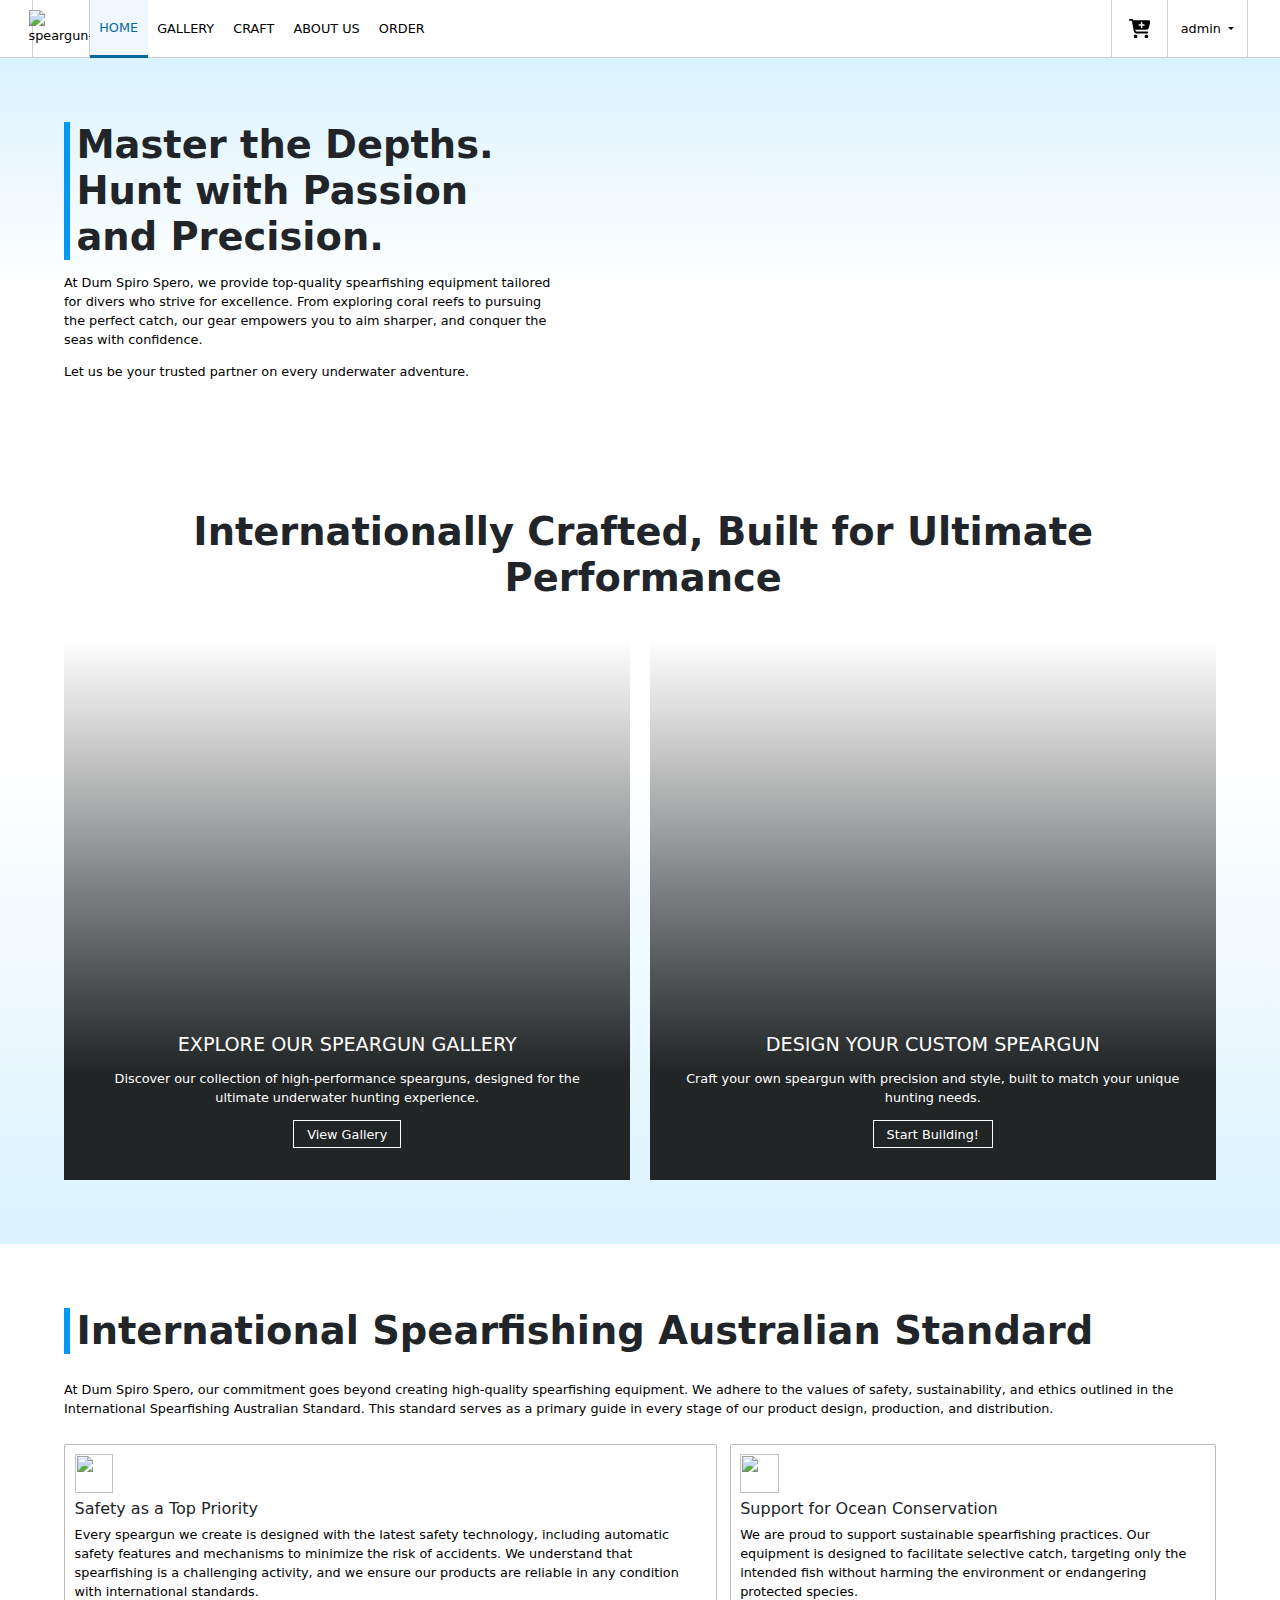
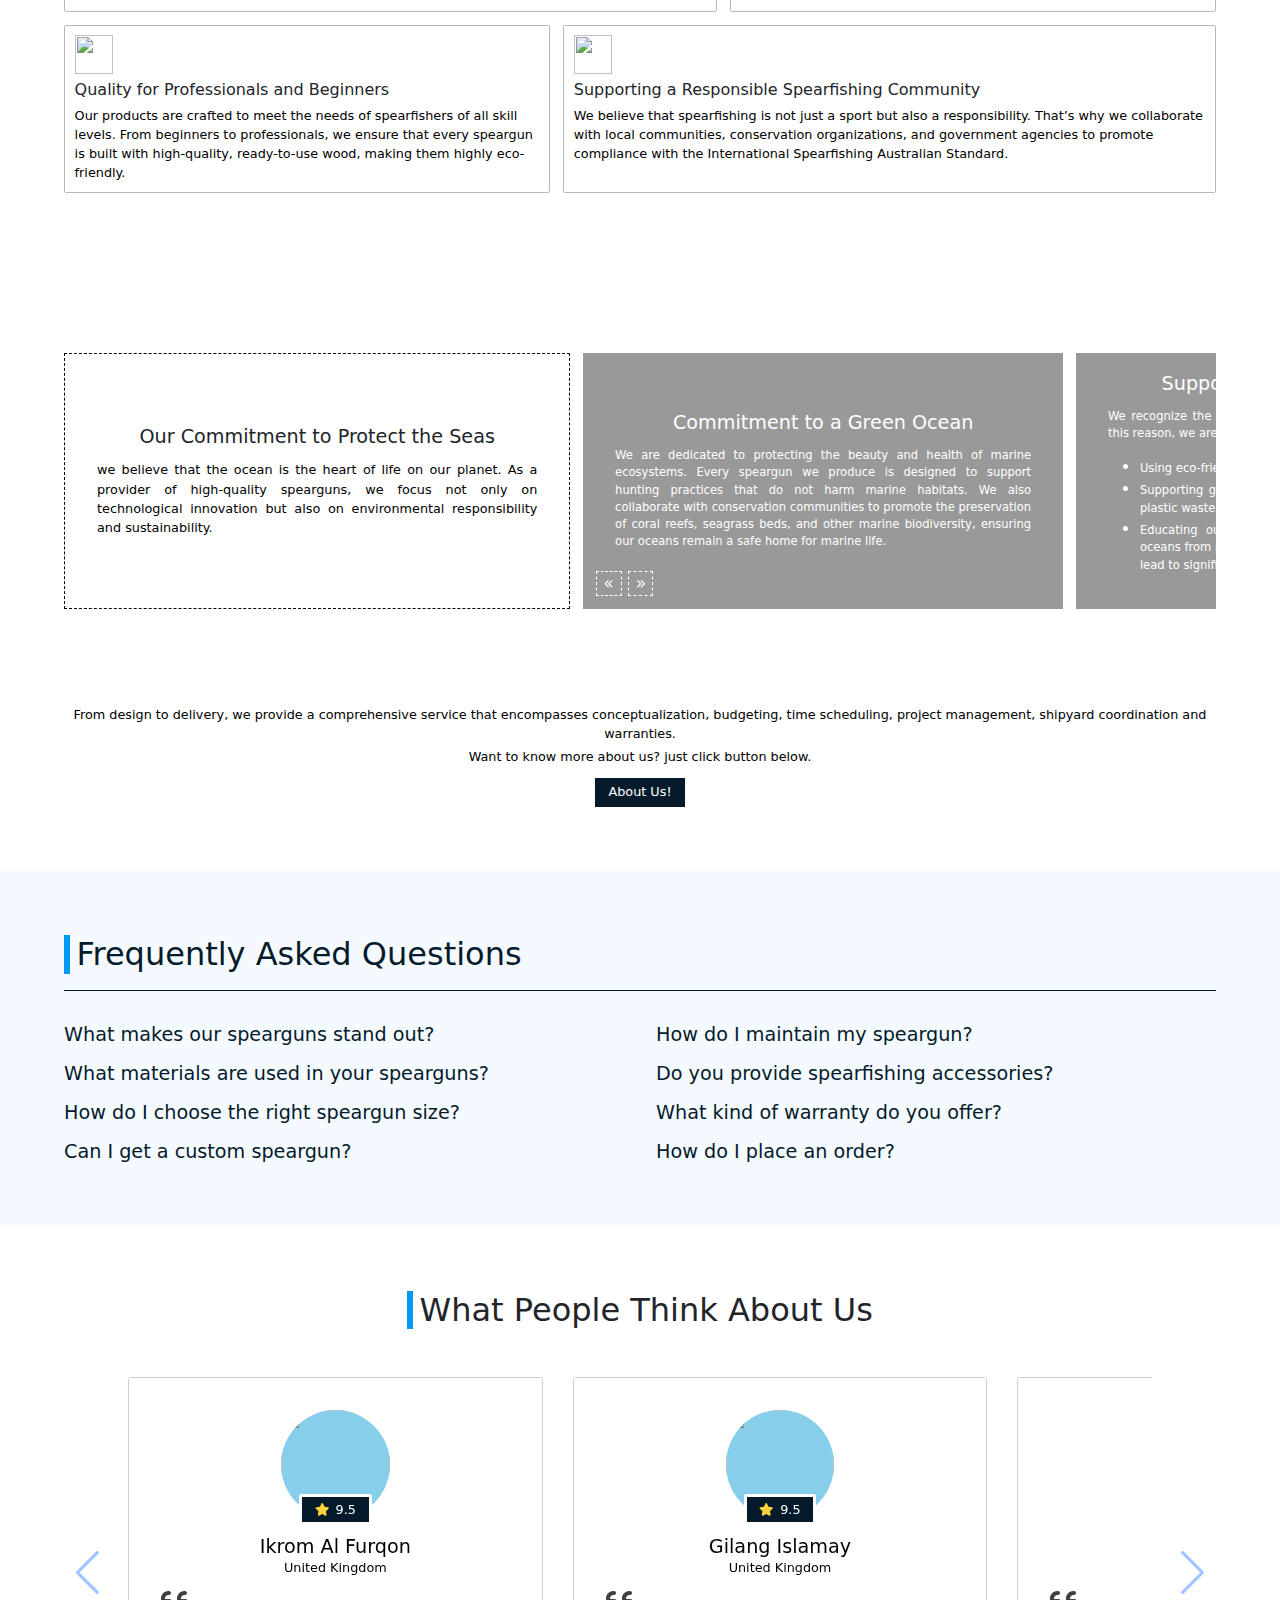
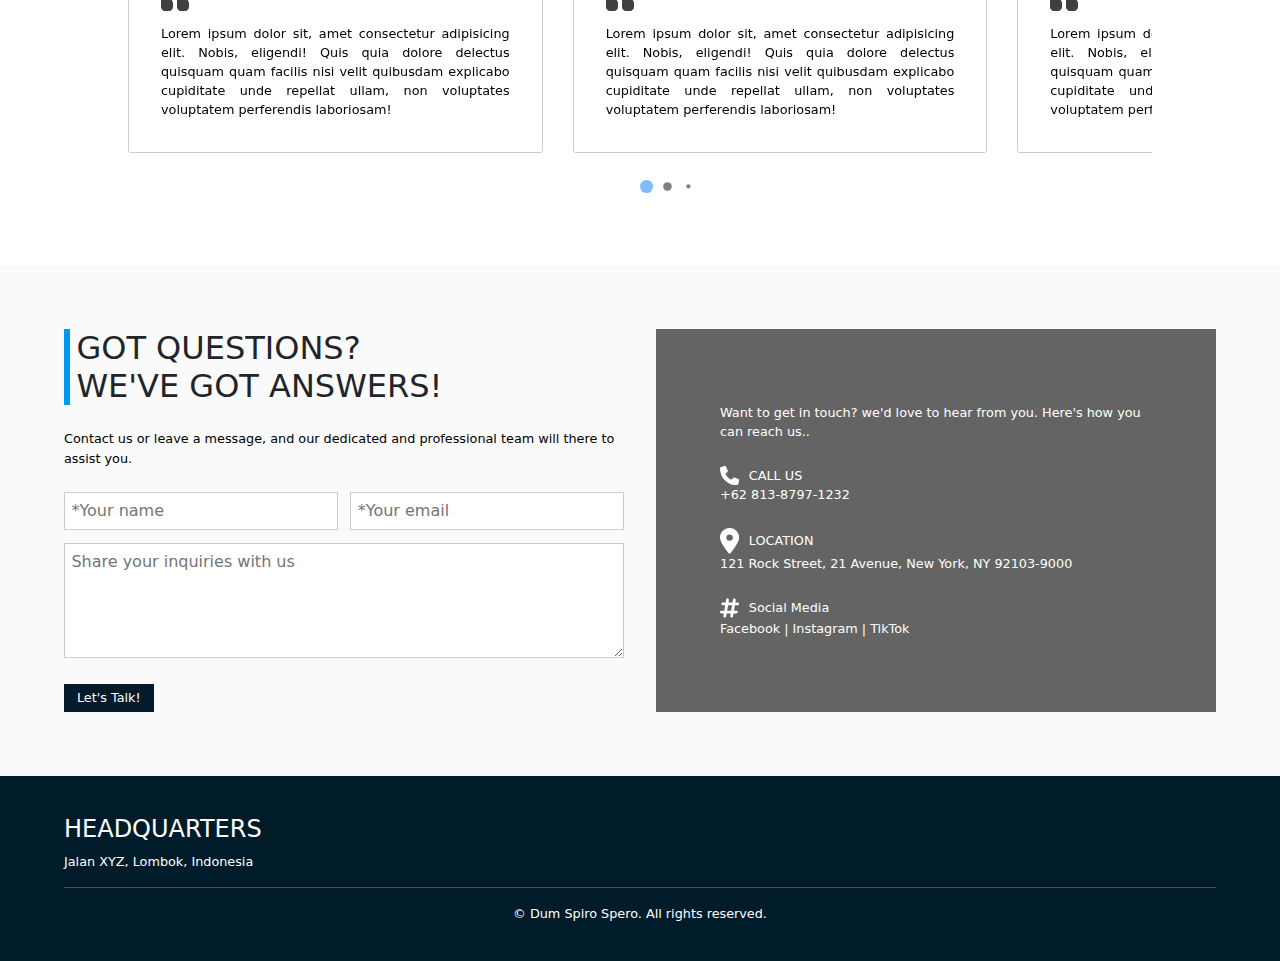
==== commit d410b6fa: "boom" ====
--- a/index.html
+++ b/index.html
@@ -5,9 +5,14 @@
     <meta name="viewport" content="width=device-width, initial-scale=1.0">
     <meta http-equiv="X-UA-Compatible" content="ie=edge">
     <link rel="stylesheet" href="https://cdn.jsdelivr.net/npm/swiper@11/swiper-bundle.min.css"/>
-    <link rel="stylesheet" href="https://cdn.jsdelivr.net/npm/bootstrap@5.3.2/dist/css/bootstrap.min.css" integrity="sha384-T6pVebfqggjPKyMfxBbtczlYJwFhpxIpGG5yYZFA5cO5c3Vt1jt4odlnH0yLLMmgg" crossorigin="anonymous">
+    <link rel="stylesheet" href="https://cdn.jsdelivr.net/npm/bootstrap@5.3.2/dist/css/bootstrap.min.css">
     <link rel="stylesheet" href="https://cdnjs.cloudflare.com/ajax/libs/font-awesome/6.6.0/css/all.min.css" integrity="sha512-Kc323vGBEqzTmouAECnVceyQqyqdsSiqLQISBL29aUW4U/M7pSPA/gEUZQqv1cwx4OnYxTxve5UMg5GT6L4JJg==" crossorigin="anonymous" referrerpolicy="no-referrer" />
     <link rel="stylesheet" href="static/style.css"/>
+    <script src="https://cdn.jsdelivr.net/npm/@popperjs/core@2.11.8/dist/umd/popper.min.js" integrity="sha384-I7E8VVD/ismYTF4hNIPjVp/Zjvgyol6VFvRkX/vR+Vc4jQkC+hVqc2pM8ODewa9r" crossorigin="anonymous"></script>
+    <script src="https://code.jquery.com/jquery-3.7.1.min.js" integrity="sha256-/JqT3SQfawRcv/BIHPThkBvs0OEvtFFmqPF/lYI/Cxo=" crossorigin="anonymous"></script>
+    <script src="https://cdn.jsdelivr.net/npm/bootstrap@5.3.5/dist/js/bootstrap.bundle.min.js" integrity="sha384-k6d4wzSIapyDyv1kpU366/PK5hCdSbCRGRCMv+eplOQJWyd1fbcAu9OCUj5zNLiq" crossorigin="anonymous"></script>
+    <script src="https://cdn.jsdelivr.net/npm/swiper@11/swiper-bundle.min.js"></script>
+    <script src="/static/js/script.js"></script>
     <title>Speargun-FIX</title>
 </head>
 <body>
@@ -60,7 +65,6 @@
         </div>
     </nav>
     
-    
     <div class="offcanvas offcanvas-end" tabindex="-1" id="off-canvas-navbar" aria-labelledby="offcanvasExampleLabel" style="width: 50vw">
         <div class="off-canvas-close-button-container">
             <button type="button" class="btn-close text-reset" data-bs-dismiss="offcanvas" aria-label="Close"></button>
@@ -607,9 +611,4 @@
                 </div>
             </footer>        
         </div>
-        <script src="https://cdn.jsdelivr.net/npm/@popperjs/core@2.11.8/dist/umd/popper.min.js" integrity="sha384-I7E8VVD/ismYTF4hNIPjVp/Zjvgyol6VFvRkX/vR+Vc4jQkC+hVqc2pM8ODewa9r" crossorigin="anonymous"></script>
-        <script src="https://code.jquery.com/jquery-3.7.1.min.js" integrity="sha256-/JqT3SQfawRcv/BIHPThkBvs0OEvtFFmqPF/lYI/Cxo=" crossorigin="anonymous"></script>
-        <script src="https://cdn.jsdelivr.net/npm/bootstrap@5.3.5/dist/js/bootstrap.bundle.min.js" integrity="sha384-k6d4wzSIapyDyv1kpU366/PK5hCdSbCRGRCMv+eplOQJWyd1fbcAu9OCUj5zNLiq" crossorigin="anonymous"></script>
-        <script src="https://cdn.jsdelivr.net/npm/swiper@11/swiper-bundle.min.js"></script>
-        <script src="/static/js/script.js"></script>
     </body>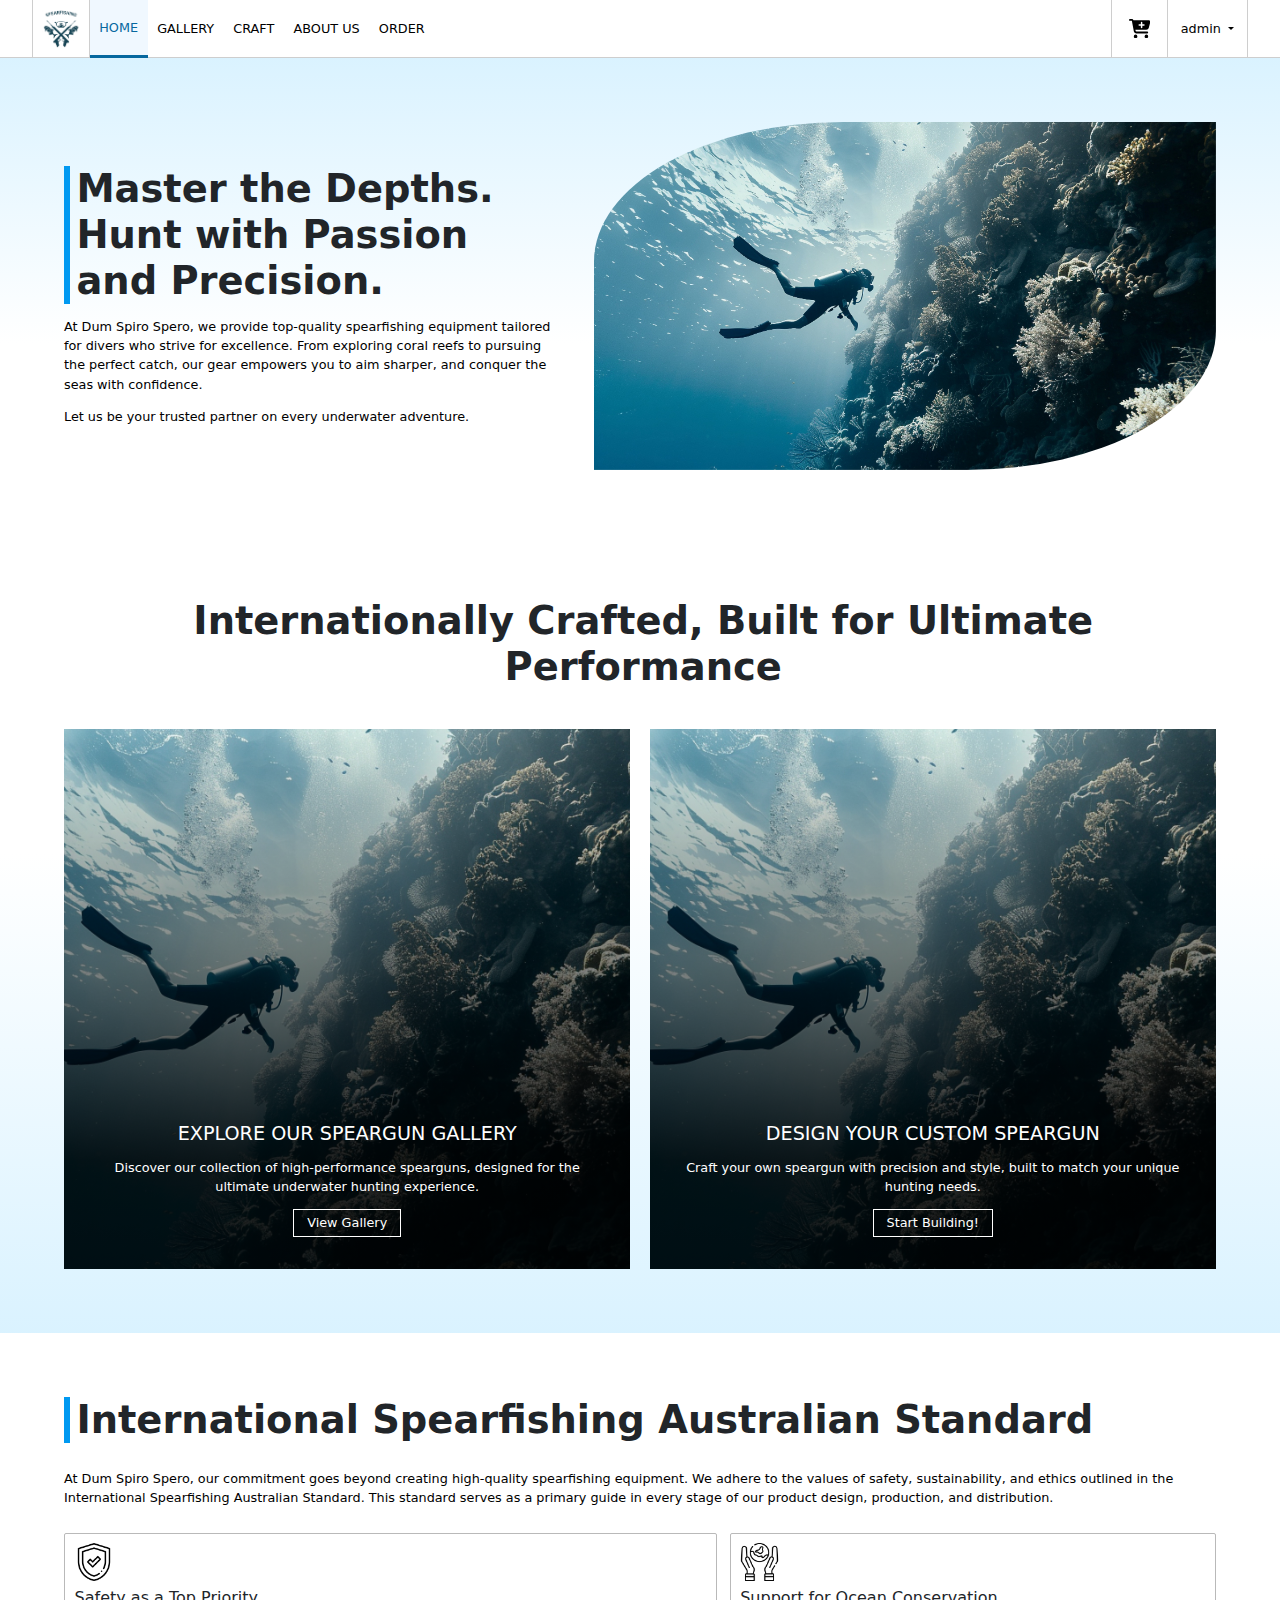
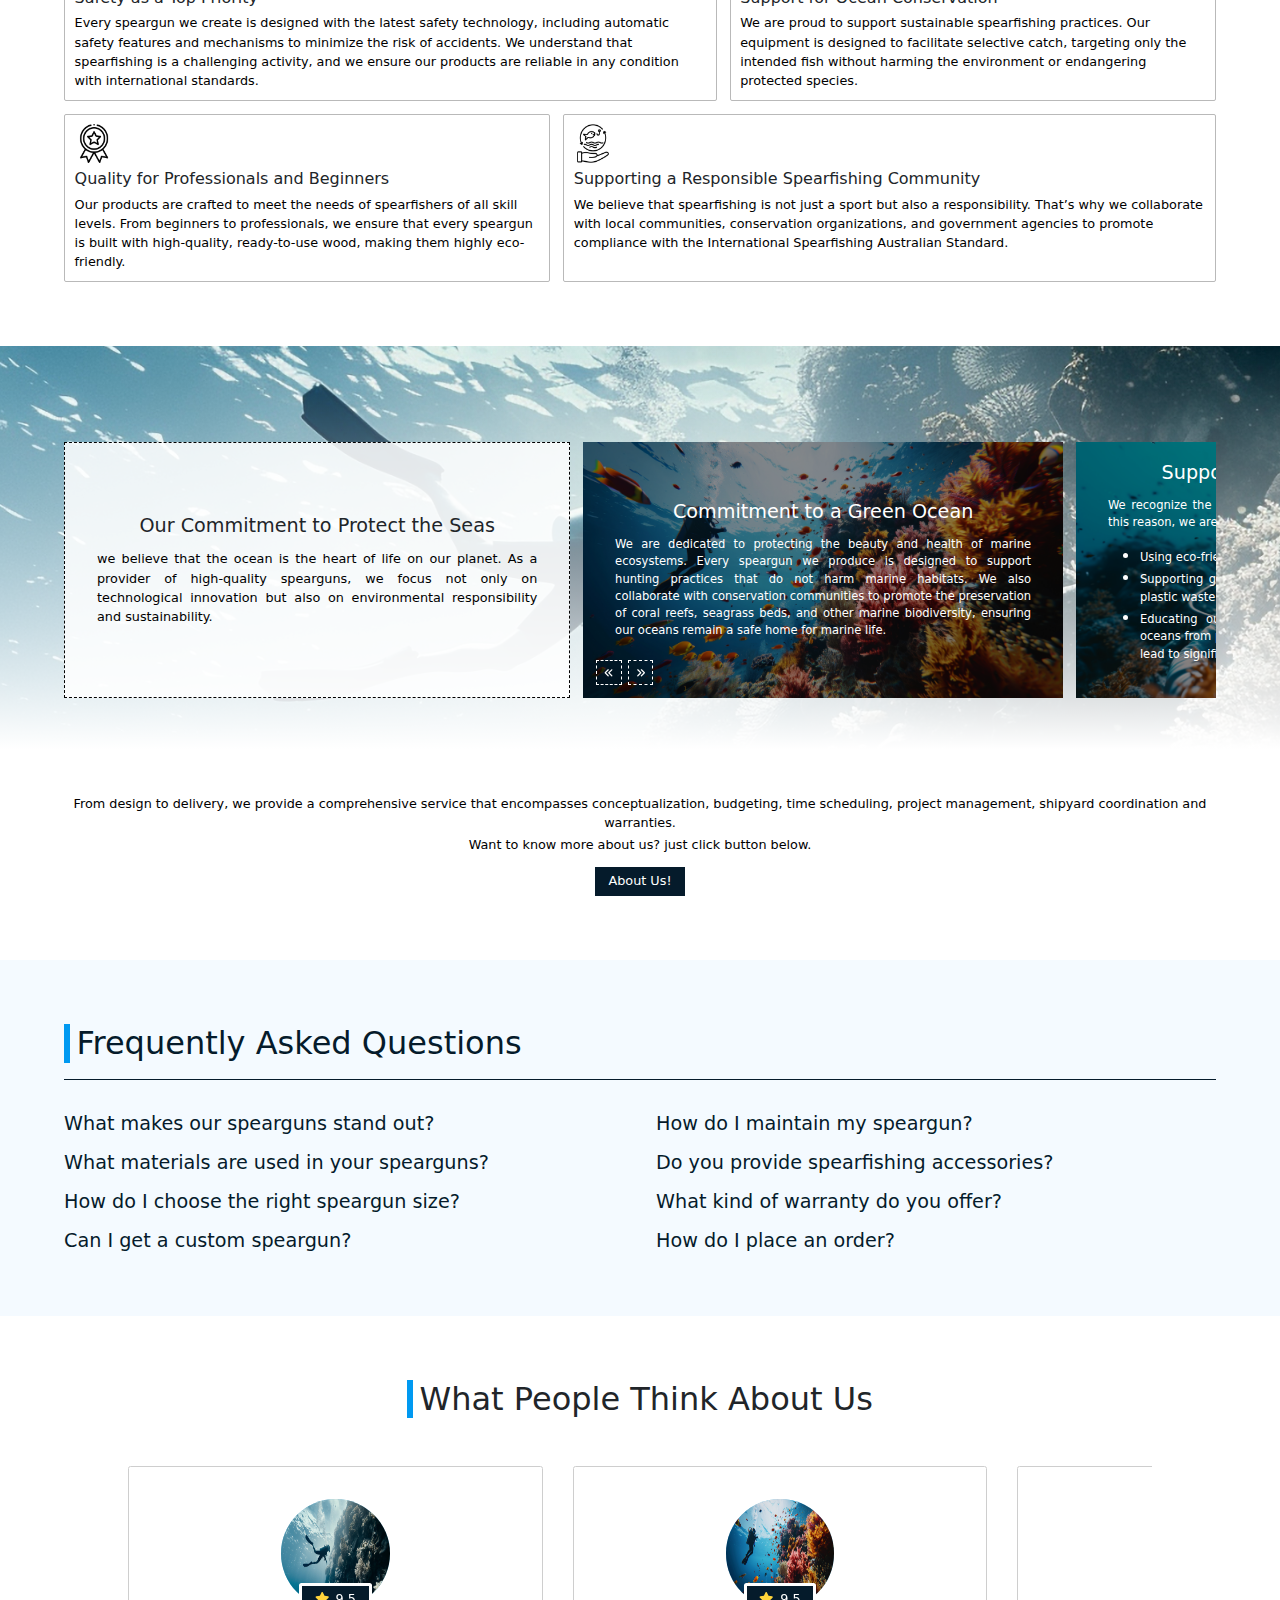
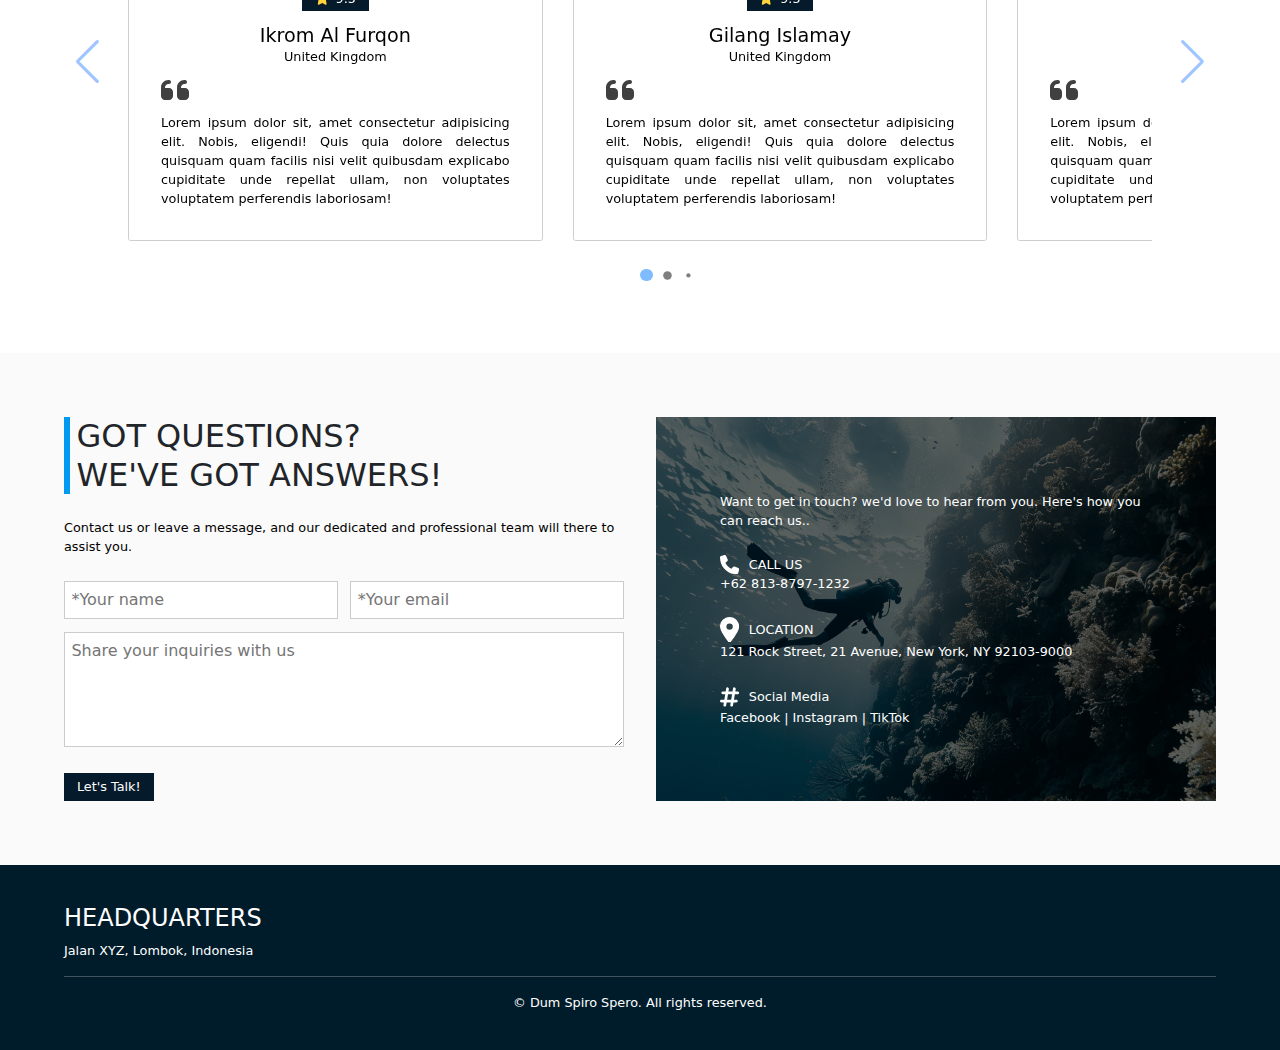
==== commit ded29fdd: "fix images" ====
--- a/index.html
+++ b/index.html
@@ -12,40 +12,40 @@
     <script src="https://code.jquery.com/jquery-3.7.1.min.js" integrity="sha256-/JqT3SQfawRcv/BIHPThkBvs0OEvtFFmqPF/lYI/Cxo=" crossorigin="anonymous"></script>
     <script src="https://cdn.jsdelivr.net/npm/bootstrap@5.3.5/dist/js/bootstrap.bundle.min.js" integrity="sha384-k6d4wzSIapyDyv1kpU366/PK5hCdSbCRGRCMv+eplOQJWyd1fbcAu9OCUj5zNLiq" crossorigin="anonymous"></script>
     <script src="https://cdn.jsdelivr.net/npm/swiper@11/swiper-bundle.min.js"></script>
-    <script src="/static/js/script.js"></script>
+    <script src="static/script.js"></script>
     <title>Speargun-FIX</title>
 </head>
 <body>
     <nav>
         <div class="left-navbar-button-container">
             <a class="logo-button" href="/">
-                <img src="/media/assets/Logo.png" alt="speargun-logo">
+                <img src="media/assets/Logo.png" alt="speargun-logo">
             </a>
             <div class="navbar-button-container">
-                <a class="navbar-button navbar-button-active" href="/en/">
+                <a class="navbar-button navbar-button-active" href="/index.html">
                     <div>HOME</div>
                     <div></div>
                 </a>
-                <a class="navbar-button" href="/en/gallery/">
+                <a class="navbar-button" href="/gallery.html">
                     <div>GALLERY</div>
                     <div></div>
                 </a>
-                <a class="navbar-button" href="/en/craft/">
+                <a class="navbar-button" href="craft.html">
                     <div>CRAFT</div>
                     <div></div>
                 </a>
-                <a class="navbar-button" href="/en/about-us/">
+                <a class="navbar-button" href="about-us.html">
                     <div>ABOUT US</div>
                     <div></div>
                 </a>
-                <a class="navbar-button" href="/en/order/">
+                <a class="navbar-button" href="order.html">
                     <div>ORDER</div>
                     <div></div>
                 </a>
             </div>
         </div>
         <div class="right-navbar-button-container">
-            <a href="/en/cart/" class="shipping-button">
+            <a href="/cart.html" class="shipping-button">
                 <svg xmlns="http://www.w3.org/2000/svg" viewBox="0 0 576 512" fill="currentColor"><path fill-rule="evenodd" d="M0 24C0 10.7 10.7 0 24 0L69.5 0c22 0 41.5 12.8 50.6 32l411 0c26.3 0 45.5 25 38.6 50.4l-41 152.3c-8.5 31.4-37 53.3-69.5 53.3l-288.5 0 5.4 28.5c2.2 11.3 12.1 19.5 23.6 19.5L488 336c13.3 0 24 10.7 24 24s-10.7 24-24 24l-288.3 0c-34.6 0-64.3-24.6-70.7-58.5L77.4 54.5c-.7-3.8-4-6.5-7.9-6.5L24 48C10.7 48 0 37.3 0 24zM128 464a48 48 0 1 1 96 0 48 48 0 1 1 -96 0zm336-48a48 48 0 1 1 0 96 48 48 0 1 1 0-96zM252 160c0 11 9 20 20 20l44 0 0 44c0 11 9 20 20 20s20-9 20-20l0-44 44 0c11 0 20-9 20-20s-9-20-20-20l-44 0 0-44c0-11-9-20-20-20s-20 9-20 20l0 44-44 0c-11 0-20 9-20 20z"></path></svg>
             </a>
             
@@ -54,8 +54,8 @@
                     admin
                 </button>
                 <ul class="dropdown-menu">
-                    <li><a class="dropdown-item" href="/profile">MANAGE PROFILE</a></li>
-                    <li><form action="/en/logout/"><button class="dropdown-item" type="submit">SIGN OUT</button></form></li>
+                    <li><a class="dropdown-item" href="/profile.html">MANAGE PROFILE</a></li>
+                    <li><a href="/logout.html"><button class="dropdown-item" type="submit">SIGN OUT</button></a></li>
                 </ul>
             </div> 
             
@@ -99,45 +99,12 @@
                         admin
                     </button>
                     <ul class="dropdown-menu">
-                        <li><a class="dropdown-item" href="/manage-profile">MANAGE PROFILE</a></li>
+                        <li><a class="dropdown-item" href="/manage-profile.html">MANAGE PROFILE</a></li>
                         <li><hr class="dropdown-divider"></li>
-                        <li><form action="/en/logout/"><button class="dropdown-item" type="submit">SIGN OUT</button></form></li>
+                        <li><form action="logout.html/"><button class="dropdown-item" type="submit">SIGN OUT</button></form></li>
                     </ul>
                 </div>
                 
-            </div>
-        </div>
-    </div>
-    
-    <!-- SIGN IN -->
-    <div class="modal fade" id="SignInModal" tabindex="-1" aria-labelledby="exampleModalLabel" aria-hidden="true">
-        <div class="modal-dialog modal-dialog-centered">
-            <div class="modal-content">
-                <div class="modal-body custom-modal-content">
-                    <div>
-                        <h2 style="text-align: center; border:none">Sign in to your account</h2>
-                        <p style="text-align: center" class="custom-modal-description">You must be signed in to perform this action</p>
-                    </div>
-                    <form action="/en/login/" method="POST">
-                        <input type="hidden" name="csrfmiddlewaretoken" value="M3CaTp39EJbl3nuyQJwTZ3S8FTBvyXSukjpfKBJzRwxD3qbdfzkDRBSh8HsFTQQm">
-                        <div class="mb-3">
-                            <label for="exampleFormControlInput1" class="form-label"><p class="custom-modal-description">Email Address</p></label>
-                            <input type="text" name="login_username" class="form-control custom-input" id="exampleFormControlInput1" placeholder="name@example.com">
-                        </div>
-                        <div class="mb-4">
-                            <label for="exampleInputPassword1" class="form-label"><p class="custom-modal-description">Password</p></label>
-                            <input type="password" name="login_password" class="form-control custom-input" id="exampleInputPassword1">
-                        </div>
-                        <div class="sign-button-group">
-                            <button type="button" class="btn btn-secondary" data-bs-dismiss="modal"><p style="color: white" class="custom-modal-description">Close</p></button>
-                            <button type="submit" class="btn btn-primary"><p style="color: white" class="custom-modal-description">Sign In</p></button>
-                        </div>
-                    </form>
-                    <div>
-                        <p style="text-align: center" class="custom-modal-description">Don't have an account?<button class="switch-modal-button" data-bs-target="#SignUpModal" data-bs-toggle="modal">Sign Up</button></p>
-                        <a href="/en/accounts/google/login/?next=/">Login with Google</a>
-                    </div>
-                </div>
             </div>
         </div>
     </div>
@@ -151,7 +118,7 @@
                     <h2 style="text-align: center; border:none">Let's register your account!</h2>
                     <p style="text-align: center" class="custom-modal-description">you must be signed in to perform this action</p>
                 </div>
-                <form action="/en/sign-up/" method="POST">
+                <form action="sign-up/" method="POST">
                     <input type="hidden" name="csrfmiddlewaretoken" value="M3CaTp39EJbl3nuyQJwTZ3S8FTBvyXSukjpfKBJzRwxD3qbdfzkDRBSh8HsFTQQm">
                     <div class="mb-3">
                         <label for="exampleFormControlInput1" class="form-label"><p class="custom-modal-description">Username</p></label>
@@ -212,12 +179,12 @@
                 <div class="build-gallery-card">
                     <h3 style="color: white; text-align: center;">EXPLORE OUR SPEARGUN GALLERY</h3>
                     <p style="color: white; text-align:center">Discover our collection of high-performance spearguns, designed for the ultimate underwater hunting experience.</p>
-                    <a href="/en/gallery/" class="build-gallery-card-button">View Gallery</a>
+                    <a href="gallery/" class="build-gallery-card-button">View Gallery</a>
                 </div>
                 <div class="build-gallery-card">
                     <h3 style="color: white; text-align: center;">DESIGN YOUR CUSTOM SPEARGUN</h3>
                     <p style="color: white; text-align:center">Craft your own speargun with precision and style, built to match your unique hunting needs.</p>
-                    <a href="/en/order/" class="build-gallery-card-button">Start Building!</a>
+                    <a href="order/" class="build-gallery-card-button">Start Building!</a>
                 </div>
             </div>
         </div>
@@ -304,7 +271,7 @@
                 <p>From design to delivery, we provide a comprehensive service that encompasses conceptualization, budgeting, time scheduling, project management, shipyard coordination and warranties.</p>
                 <p>Want to know more about us? just click button below.</p>
             </div>
-            <a href="/en/about-us/" type="button" class="sexy-button"><div>About Us!</div></a>            
+            <a href="about-us/" type="button" class="sexy-button"><div>About Us!</div></a>            
         </div>
         <div class="section-faq">
             <div>
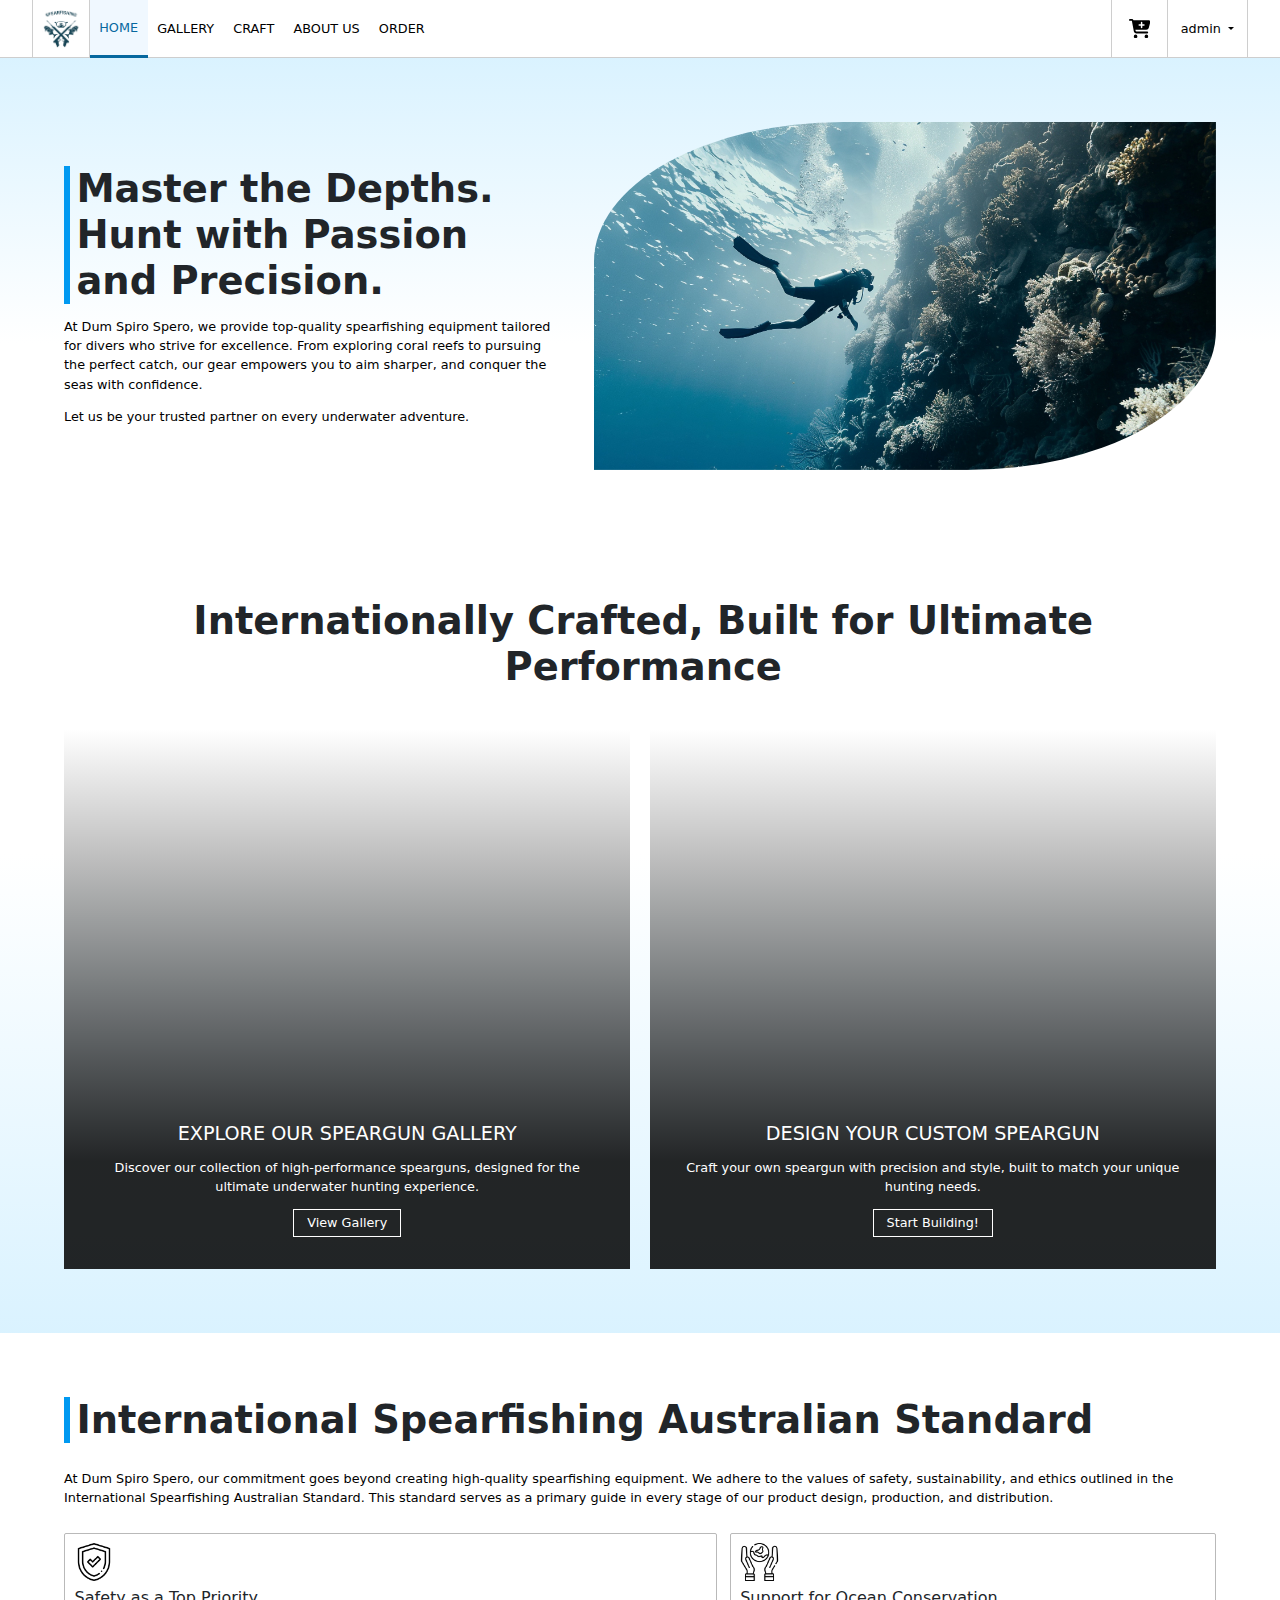
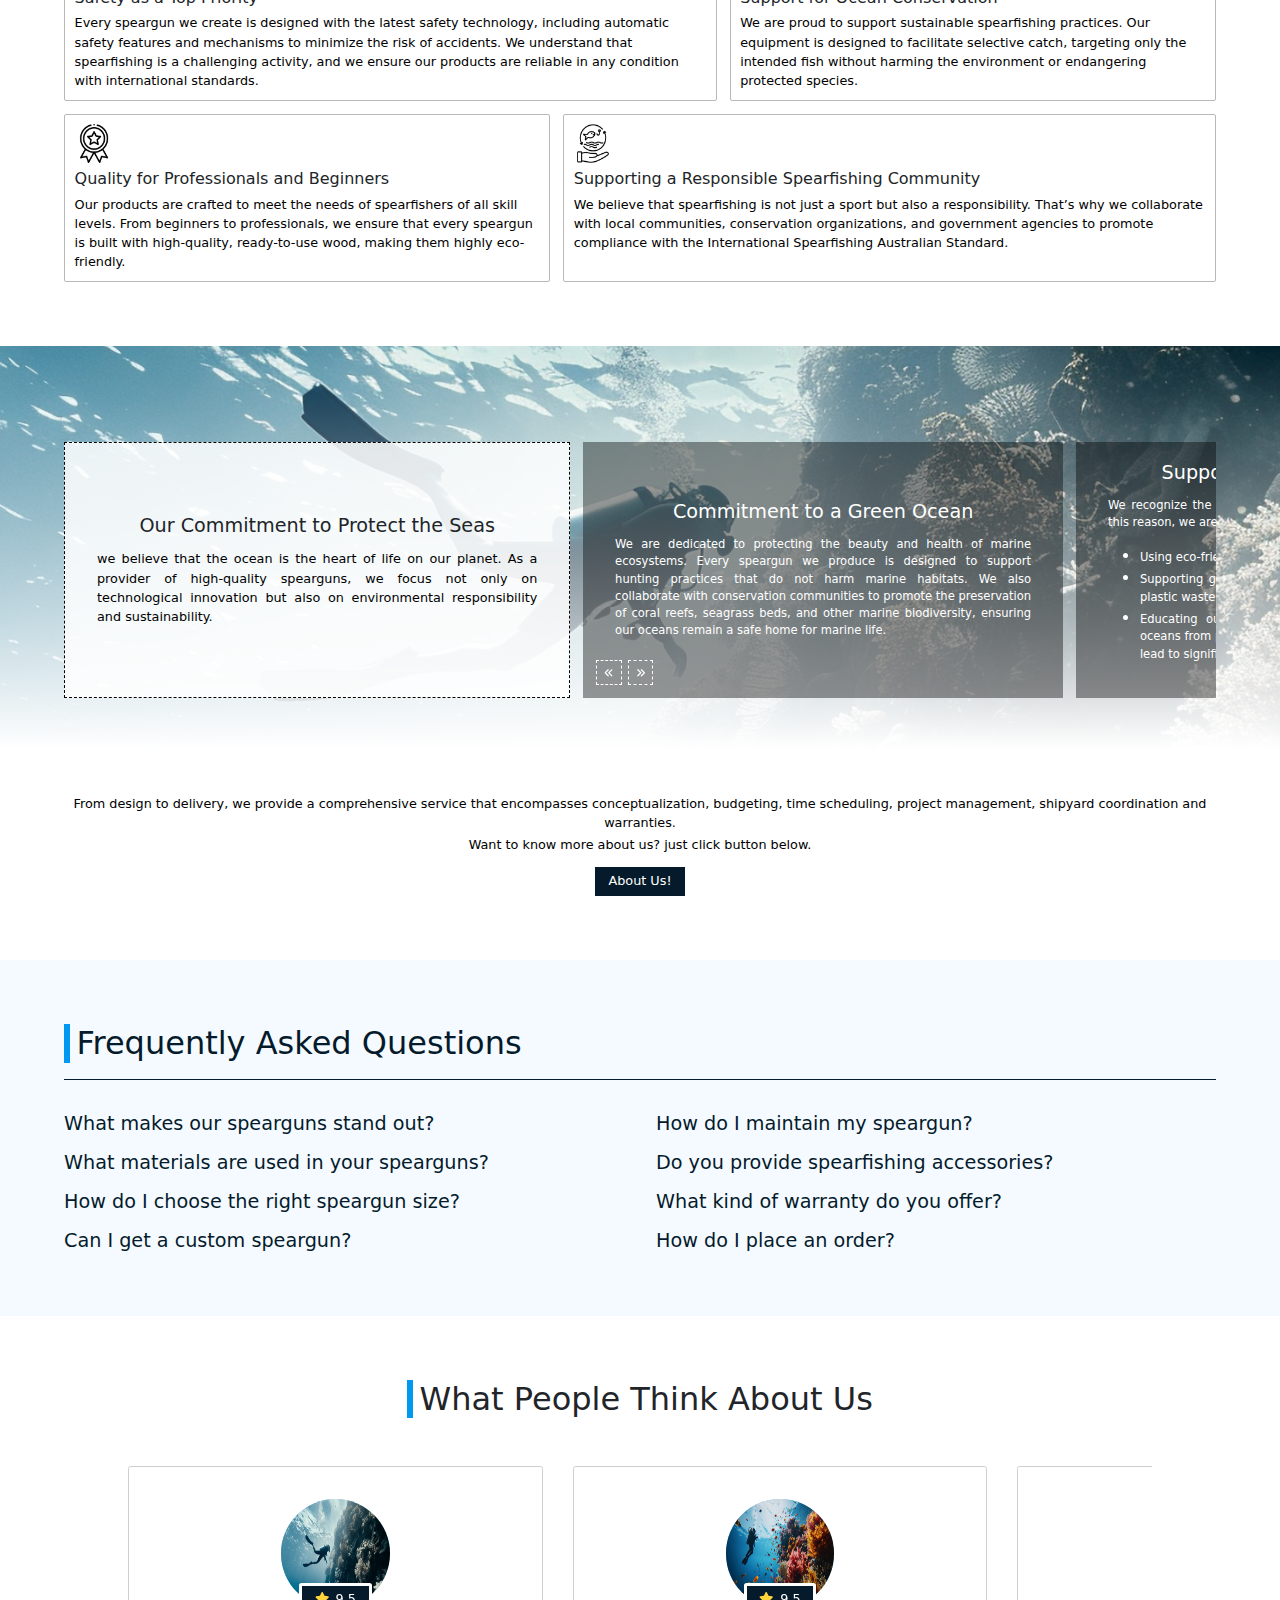
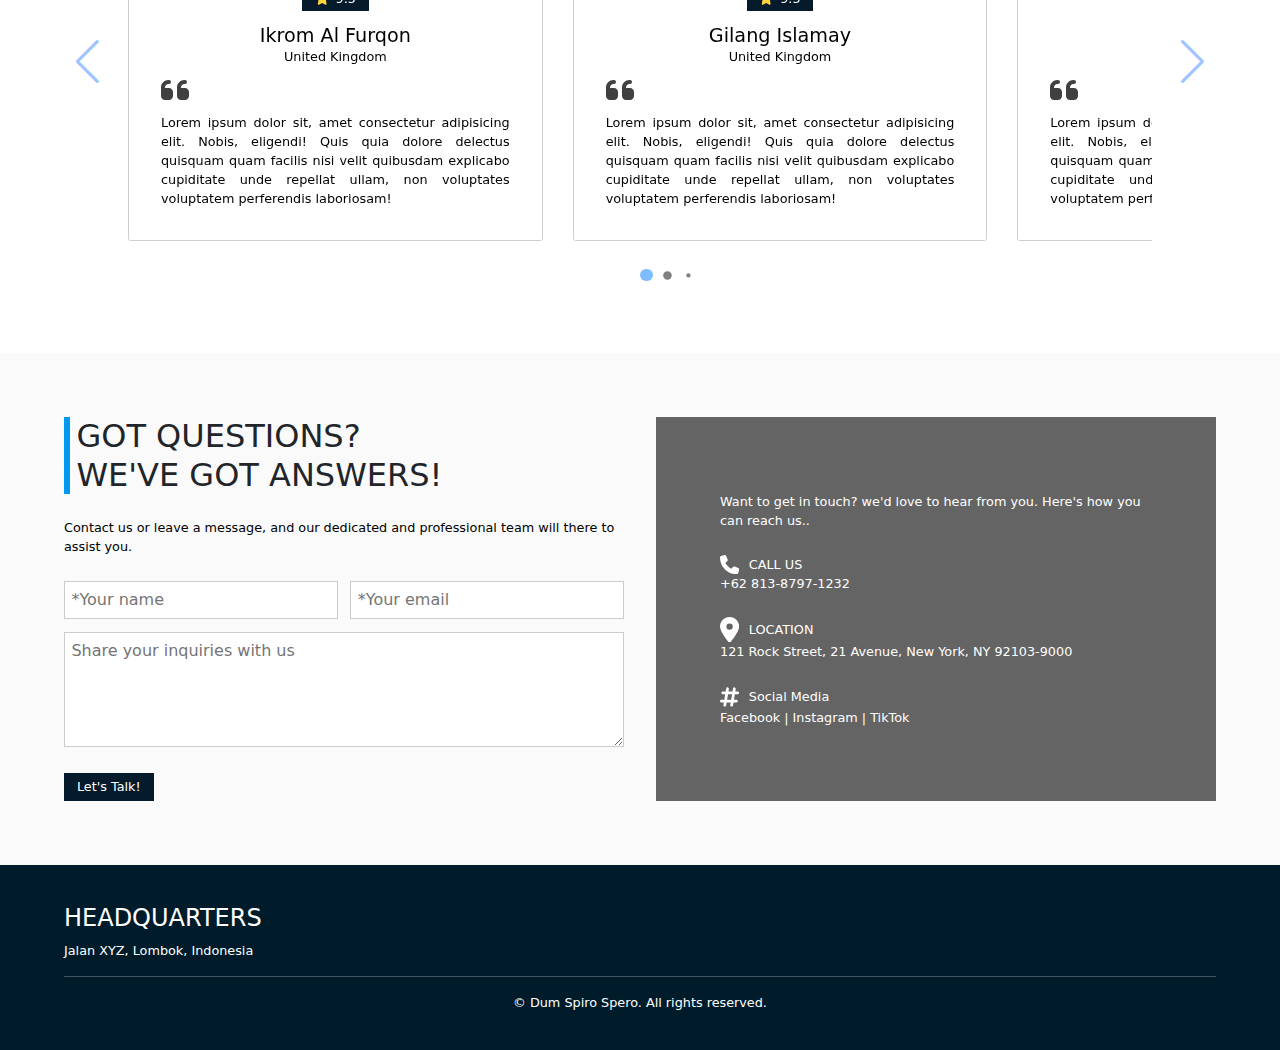
==== commit 0f1b8868: "boom buanyak" ====
--- a/index.html
+++ b/index.html
@@ -22,11 +22,11 @@
                 <img src="media/assets/Logo.png" alt="speargun-logo">
             </a>
             <div class="navbar-button-container">
-                <a class="navbar-button navbar-button-active" href="/index.html">
+                <a class="navbar-button navbar-button-active" href="index.html">
                     <div>HOME</div>
                     <div></div>
                 </a>
-                <a class="navbar-button" href="/gallery.html">
+                <a class="navbar-button" href="gallery.html">
                     <div>GALLERY</div>
                     <div></div>
                 </a>
@@ -161,13 +161,13 @@
                 <div id="carouselExampleSlidesOnly" class="carousel slide" data-bs-ride="carousel">
                     <div class="carousel-inner">
                         <div class="carousel-item active">
-                            <img src="/media/assets/diving-1.jpg" class="d-block w-100" alt="">
+                            <img src="media/assets/diving-1.jpg" class="d-block w-100" alt="">
                         </div>
                         <div class="carousel-item">
-                            <img src="/media/assets/diving-2.jpg" class="d-block w-100" alt="">
+                            <img src="media/assets/diving-2.jpg" class="d-block w-100" alt="">
                         </div>
                         <div class="carousel-item">
-                            <img src="/media/assets/diving-3.jpg" class="d-block w-100" alt="">
+                            <img src="media/assets/diving-3.jpg" class="d-block w-100" alt="">
                         </div>
                     </div>
                 </div>
@@ -193,22 +193,22 @@
             <p>At Dum Spiro Spero, our commitment goes beyond creating high-quality spearfishing equipment. We adhere to the values of safety, sustainability, and ethics outlined in the International Spearfishing Australian Standard. This standard serves as a primary guide in every stage of our product design, production, and distribution.</p>
             <div class="spearfishing-australian-card-container">
                 <div class="spearfishing-australian-card">
-                    <img src="/media/assets/safety.png" alt="">
+                    <img src="media/assets/safety.png" alt="">
                     <h6>Safety as a Top Priority</h6>
                     <p>Every speargun we create is designed with the latest safety technology, including automatic safety features and mechanisms to minimize the risk of accidents. We understand that spearfishing is a challenging activity, and we ensure our products are reliable in any condition with international standards.</p>
                 </div>
                 <div class="spearfishing-australian-card">
-                    <img src="/media/assets/conservation.png" alt="">
+                    <img src="media/assets/conservation.png" alt="">
                     <h6>Support for Ocean Conservation</h6>
                     <p>We are proud to support sustainable spearfishing practices. Our equipment is designed to facilitate selective catch, targeting only the intended fish without harming the environment or endangering protected species.</p>
                 </div>
                 <div class="spearfishing-australian-card">
-                    <img src="/media/assets/quality.png" alt="">
+                    <img src="media/assets/quality.png" alt="">
                     <h6>Quality for Professionals and Beginners</h6>
                     <p>Our products are crafted to meet the needs of spearfishers of all skill levels. From beginners to professionals, we ensure that every speargun is built with high-quality, ready-to-use wood, making them highly eco-friendly.</p>
                 </div>
                 <div class="spearfishing-australian-card">
-                    <img src="/media/assets/support.png" alt="">
+                    <img src="media/assets/support.png" alt="">
                     <h6>Supporting a Responsible Spearfishing Community</h6>
                     <p>We believe that spearfishing is not just a sport but also a responsibility. That’s why we collaborate with local communities, conservation organizations, and government agencies to promote compliance with the International Spearfishing Australian Standard.</p>
                 </div>
@@ -357,7 +357,7 @@
                     <li class="review-card-item swiper-slide swiper-slide-active" style="width: 414.667px; margin-right: 30px;" role="group" aria-label="1 / 5" data-swiper-slide-index="0">
                             <a href="#" class="review-card-link">
                                 <div class="review-card-image mb-3">
-                                    <img src="/media/assets/diving-1.jpg" alt="">
+                                    <img src="media/assets/diving-1.jpg" alt="">
                                     <div>
                                         <svg xmlns="http://www.w3.org/2000/svg" viewBox="0 0 576 512"><path fill="#FFD43B" d="M316.9 18C311.6 7 300.4 0 288.1 0s-23.4 7-28.8 18L195 150.3 51.4 171.5c-12 1.8-22 10.2-25.7 21.7s-.7 24.2 7.9 32.7L137.8 329 113.2 474.7c-2 12 3 24.2 12.9 31.3s23 8 33.8 2.3l128.3-68.5 128.3 68.5c10.8 5.7 23.9 4.9 33.8-2.3s14.9-19.3 12.9-31.3L438.5 329 542.7 225.9c8.6-8.5 11.7-21.2 7.9-32.7s-13.7-19.9-25.7-21.7L381.2 150.3 316.9 18z"></path></svg>
                                         <p>9.5</p>
@@ -373,7 +373,7 @@
                         </li><li class="review-card-item swiper-slide swiper-slide-next" style="width: 414.667px; margin-right: 30px;" role="group" aria-label="2 / 5" data-swiper-slide-index="1">
                             <a href="#" class="review-card-link">
                                 <div class="review-card-image mb-3">
-                                    <img src="/media/assets/diving-2.jpg" alt="">
+                                    <img src="media/assets/diving-2.jpg" alt="">
                                     <div>
                                         <svg xmlns="http://www.w3.org/2000/svg" viewBox="0 0 576 512"><path fill="#FFD43B" d="M316.9 18C311.6 7 300.4 0 288.1 0s-23.4 7-28.8 18L195 150.3 51.4 171.5c-12 1.8-22 10.2-25.7 21.7s-.7 24.2 7.9 32.7L137.8 329 113.2 474.7c-2 12 3 24.2 12.9 31.3s23 8 33.8 2.3l128.3-68.5 128.3 68.5c10.8 5.7 23.9 4.9 33.8-2.3s14.9-19.3 12.9-31.3L438.5 329 542.7 225.9c8.6-8.5 11.7-21.2 7.9-32.7s-13.7-19.9-25.7-21.7L381.2 150.3 316.9 18z"></path></svg>
                                         <p>9.5</p>
@@ -389,7 +389,7 @@
                         </li><li class="review-card-item swiper-slide" style="width: 414.667px; margin-right: 30px;" role="group" aria-label="3 / 5" data-swiper-slide-index="2">
                             <a href="#" class="review-card-link">
                                 <div class="review-card-image mb-3">
-                                    <img src="/media/assets/diving-3.jpg" alt="">
+                                    <img src="media/assets/diving-3.jpg" alt="">
                                     <div>
                                         <svg xmlns="http://www.w3.org/2000/svg" viewBox="0 0 576 512"><path fill="#FFD43B" d="M316.9 18C311.6 7 300.4 0 288.1 0s-23.4 7-28.8 18L195 150.3 51.4 171.5c-12 1.8-22 10.2-25.7 21.7s-.7 24.2 7.9 32.7L137.8 329 113.2 474.7c-2 12 3 24.2 12.9 31.3s23 8 33.8 2.3l128.3-68.5 128.3 68.5c10.8 5.7 23.9 4.9 33.8-2.3s14.9-19.3 12.9-31.3L438.5 329 542.7 225.9c8.6-8.5 11.7-21.2 7.9-32.7s-13.7-19.9-25.7-21.7L381.2 150.3 316.9 18z"></path></svg>
                                         <p>9.5</p>
@@ -405,7 +405,7 @@
                         </li><li class="review-card-item swiper-slide" style="width: 414.667px; margin-right: 30px;" role="group" aria-label="4 / 5" data-swiper-slide-index="3">
                             <a href="#" class="review-card-link">
                                 <div class="review-card-image mb-3">
-                                    <img src="/media/assets/diving-1.jpg" alt="">
+                                    <img src="media/assets/diving-1.jpg" alt="">
                                     <div>
                                         <svg xmlns="http://www.w3.org/2000/svg" viewBox="0 0 576 512"><!--!Font Awesome Free 6.6.0 by @fontawesome - https://fontawesome.com License - https://fontawesome.com/license/free Copyright 2024 Fonticons, Inc.--><path fill="#FFD43B" d="M316.9 18C311.6 7 300.4 0 288.1 0s-23.4 7-28.8 18L195 150.3 51.4 171.5c-12 1.8-22 10.2-25.7 21.7s-.7 24.2 7.9 32.7L137.8 329 113.2 474.7c-2 12 3 24.2 12.9 31.3s23 8 33.8 2.3l128.3-68.5 128.3 68.5c10.8 5.7 23.9 4.9 33.8-2.3s14.9-19.3 12.9-31.3L438.5 329 542.7 225.9c8.6-8.5 11.7-21.2 7.9-32.7s-13.7-19.9-25.7-21.7L381.2 150.3 316.9 18z"></path></svg>
                                         <p>9.5</p>
@@ -421,7 +421,7 @@
                         </li><li class="review-card-item swiper-slide" role="group" aria-label="5 / 5" style="width: 414.667px; margin-right: 30px;" data-swiper-slide-index="4">
                             <a href="#" class="review-card-link">
                                 <div class="review-card-image mb-3">
-                                    <img src="/media/assets/diving-2.jpg" alt="">
+                                    <img src="media/assets/diving-2.jpg" alt="">
                                     <div>
                                         <svg xmlns="http://www.w3.org/2000/svg" viewBox="0 0 576 512"><!--!Font Awesome Free 6.6.0 by @fontawesome - https://fontawesome.com License - https://fontawesome.com/license/free Copyright 2024 Fonticons, Inc.--><path fill="#FFD43B" d="M316.9 18C311.6 7 300.4 0 288.1 0s-23.4 7-28.8 18L195 150.3 51.4 171.5c-12 1.8-22 10.2-25.7 21.7s-.7 24.2 7.9 32.7L137.8 329 113.2 474.7c-2 12 3 24.2 12.9 31.3s23 8 33.8 2.3l128.3-68.5 128.3 68.5c10.8 5.7 23.9 4.9 33.8-2.3s14.9-19.3 12.9-31.3L438.5 329 542.7 225.9c8.6-8.5 11.7-21.2 7.9-32.7s-13.7-19.9-25.7-21.7L381.2 150.3 316.9 18z"></path></svg>
                                         <p>9.5</p>
--- a/static/style.css
+++ b/static/style.css
@@ -464,7 +464,7 @@
     height: 60vh;
 }
 .build-gallery-card {
-    background-image: url('/media/assets/diving-1.jpg');
+    background-image: url('media/assets/diving-1.jpg');
     background-size: cover;
     background-position: center;
     display: flex;
@@ -676,10 +676,10 @@
 }
 .commitment-card p {font-size: 0.9vw; color: white; text-align: justify;}
 .commitment-card:last-child {min-width: 47.5vw;margin-right: 0;}
-.commitment-card:nth-child(1) {background-image: url('/media/assets/diving-2.jpg');}
-.commitment-card:nth-child(2) {background-image: url('/media/assets/diving-3.jpg');}
-.commitment-card:nth-child(3) {background-image: url('/media/assets/diving-2.jpg');}
-.commitment-card:nth-child(4) {background-image: url('/media/assets/diving-3.jpg');}
+.commitment-card:nth-child(1) {background-image: url('media/assets/diving-2.jpg');}
+.commitment-card:nth-child(2) {background-image: url('media/assets/diving-3.jpg');}
+.commitment-card:nth-child(3) {background-image: url('media/assets/diving-2.jpg');}
+.commitment-card:nth-child(4) {background-image: url('media/assets/diving-3.jpg');}
 .commitment-carousel-buttons {
     position: absolute;
     bottom: 1vw;
@@ -710,7 +710,7 @@
         left: 0;
         width: 150%;
         height: 100%;
-        background-image: url('/media/assets/diving-1.jpg');
+        background-image: url('media/assets/diving-1.jpg');
         background-size: cover;
         background-repeat: no-repeat;
         background-position: center;
@@ -750,10 +750,10 @@
 
     .commitment-card p {font-size: 2.7vw; color: white; text-align: justify;}
     .commitment-card:last-child {min-width: 90vw;margin-right: 0;}
-    .commitment-card:nth-child(1) {background-image: url('/media/assets/diving-2.jpg');}
-    .commitment-card:nth-child(2) {background-image: url('/media/assets/diving-3.jpg');}
-    .commitment-card:nth-child(3) {background-image: url('/media/assets/diving-2.jpg');}
-    .commitment-card:nth-child(4) {background-image: url('/media/assets/diving-3.jpg');}
+    .commitment-card:nth-child(1) {background-image: url('media/assets/diving-2.jpg');}
+    .commitment-card:nth-child(2) {background-image: url('media/assets/diving-3.jpg');}
+    .commitment-card:nth-child(3) {background-image: url('media/assets/diving-2.jpg');}
+    .commitment-card:nth-child(4) {background-image: url('media/assets/diving-3.jpg');}
     .commitment-carousel-buttons {
         position: absolute;
         bottom: 3vw;
@@ -992,7 +992,7 @@
 .contact-us-input:nth-child(2) {grid-area: formemail;}
 .contact-us-input:nth-child(3) {grid-area: formquestion;}
 .contact-information-container {
-    background-image: url('/media/assets/diving-1.jpg');
+    background-image: url('media/assets/diving-1.jpg');
     background-size: cover;
     background-position: center;
     position: relative;
@@ -1087,22 +1087,22 @@
         "pict10 pict12 pict12 pict12 pict14 pict16"
         ;
 }
-.pict1 {grid-area: pict1;background-image: url('/media/assets/spear1.jpg');background-size: cover;background-position: center;}
-.pict2 {grid-area: pict2;background-image: url('/media/assets/spear2.jpg');background-size: cover;background-position: center;}
-.pict3 {grid-area: pict3;background-image: url('/media/assets/spear3.jpg');background-size: cover;background-position: center;}
-.pict4 {grid-area: pict4;background-image: url('/media/assets/spear4.jpg');background-size: cover;background-position: center;}
-.pict5 {grid-area: pict5;background-image: url('/media/assets/spear5.jpg');background-size: cover;background-position: center;}
-.pict6 {grid-area: pict6;background-image: url('/media/assets/spear6.jpg');background-size: cover;background-position: center;}
-.pict7 {grid-area: pict7;background-image: url('/media/assets/spear4.jpg');background-size: cover;background-position: center;}
-.pict8 {grid-area: pict8;background-image: url('/media/assets/spear2.jpg');background-size: cover;background-position: center;}
-.pict9 {grid-area: pict9;background-image: url('/media/assets/spear8.jpg');background-size: cover;background-position: center;}
-.pict10 {grid-area: pict10;background-image: url('/media/assets/spear9.jpg');background-size: cover;background-position: center;}
-.pict11 {grid-area: pict11;background-image: url('/media/assets/spear12.jpg');background-size: cover;background-position: center;}
-.pict12 {grid-area: pict12;background-image: url('/media/assets/spear13.jpg');background-size: cover;background-position: center;}
-.pict13 {grid-area: pict13;background-image: url('/media/assets/spear1.jpg');background-size: cover;background-position: center;}
-.pict14 {grid-area: pict14;background-image: url('/media/assets/spear3.jpg');background-size: cover;background-position: center;}
-.pict15 {grid-area: pict15;background-image: url('/media/assets/spear5.jpg');background-size: cover;background-position: center;}
-.pict16 {grid-area: pict16;background-image: url('/media/assets/spear7.jpg');background-size: cover;background-position: center;}
+.pict1 {grid-area: pict1;background-image: url('media/assets/spear1.jpg');background-size: cover;background-position: center;}
+.pict2 {grid-area: pict2;background-image: url('media/assets/spear2.jpg');background-size: cover;background-position: center;}
+.pict3 {grid-area: pict3;background-image: url('media/assets/spear3.jpg');background-size: cover;background-position: center;}
+.pict4 {grid-area: pict4;background-image: url('media/assets/spear4.jpg');background-size: cover;background-position: center;}
+.pict5 {grid-area: pict5;background-image: url('media/assets/spear5.jpg');background-size: cover;background-position: center;}
+.pict6 {grid-area: pict6;background-image: url('media/assets/spear6.jpg');background-size: cover;background-position: center;}
+.pict7 {grid-area: pict7;background-image: url('media/assets/spear4.jpg');background-size: cover;background-position: center;}
+.pict8 {grid-area: pict8;background-image: url('media/assets/spear2.jpg');background-size: cover;background-position: center;}
+.pict9 {grid-area: pict9;background-image: url('media/assets/spear8.jpg');background-size: cover;background-position: center;}
+.pict10 {grid-area: pict10;background-image: url('media/assets/spear9.jpg');background-size: cover;background-position: center;}
+.pict11 {grid-area: pict11;background-image: url('media/assets/spear12.jpg');background-size: cover;background-position: center;}
+.pict12 {grid-area: pict12;background-image: url('media/assets/spear13.jpg');background-size: cover;background-position: center;}
+.pict13 {grid-area: pict13;background-image: url('media/assets/spear1.jpg');background-size: cover;background-position: center;}
+.pict14 {grid-area: pict14;background-image: url('media/assets/spear3.jpg');background-size: cover;background-position: center;}
+.pict15 {grid-area: pict15;background-image: url('media/assets/spear5.jpg');background-size: cover;background-position: center;}
+.pict16 {grid-area: pict16;background-image: url('media/assets/spear7.jpg');background-size: cover;background-position: center;}
 @media (max-width: 768px) {
     .gallery-page-container {
         padding: 15vw 5vw;
@@ -1249,7 +1249,7 @@
     position: relative;
     height: 15vw;
     background-color: rgb(242, 247, 252);
-    background-image: url('/media/assets/Speargun.png');
+    background-image: url('media/assets/Speargun.png');
     background-size: cover;
     background-position: center;
     border-bottom: 1px solid #cccccc;
@@ -1962,7 +1962,7 @@
     box-sizing: border-box;
 }
 .contact-information-container {
-    background-image: url('/media/assets/diving-1.jpg');
+    background-image: url('media/assets/diving-1.jpg');
     background-size: cover;
     background-position: center;
     position: relative;
@@ -2049,7 +2049,7 @@
 
 /* ==================== ABOUT US PAGE ==================== */
 .about-us-greetings-container {
-    background-image: url('/media/assets/diving-1.jpg');
+    background-image: url('media/assets/diving-1.jpg');
     background-size: cover;
     background-position: center;
     width: 100%;
@@ -2144,7 +2144,7 @@
     gap: 1vw;
 }
 .ceo-profile-container > div:nth-child(1) > div:nth-child(1) {
-    background-image: url('/media/assets/diving-1.jpg');
+    background-image: url('media/assets/diving-1.jpg');
     background-size: cover;
     background-position: center;
     width: 100%;
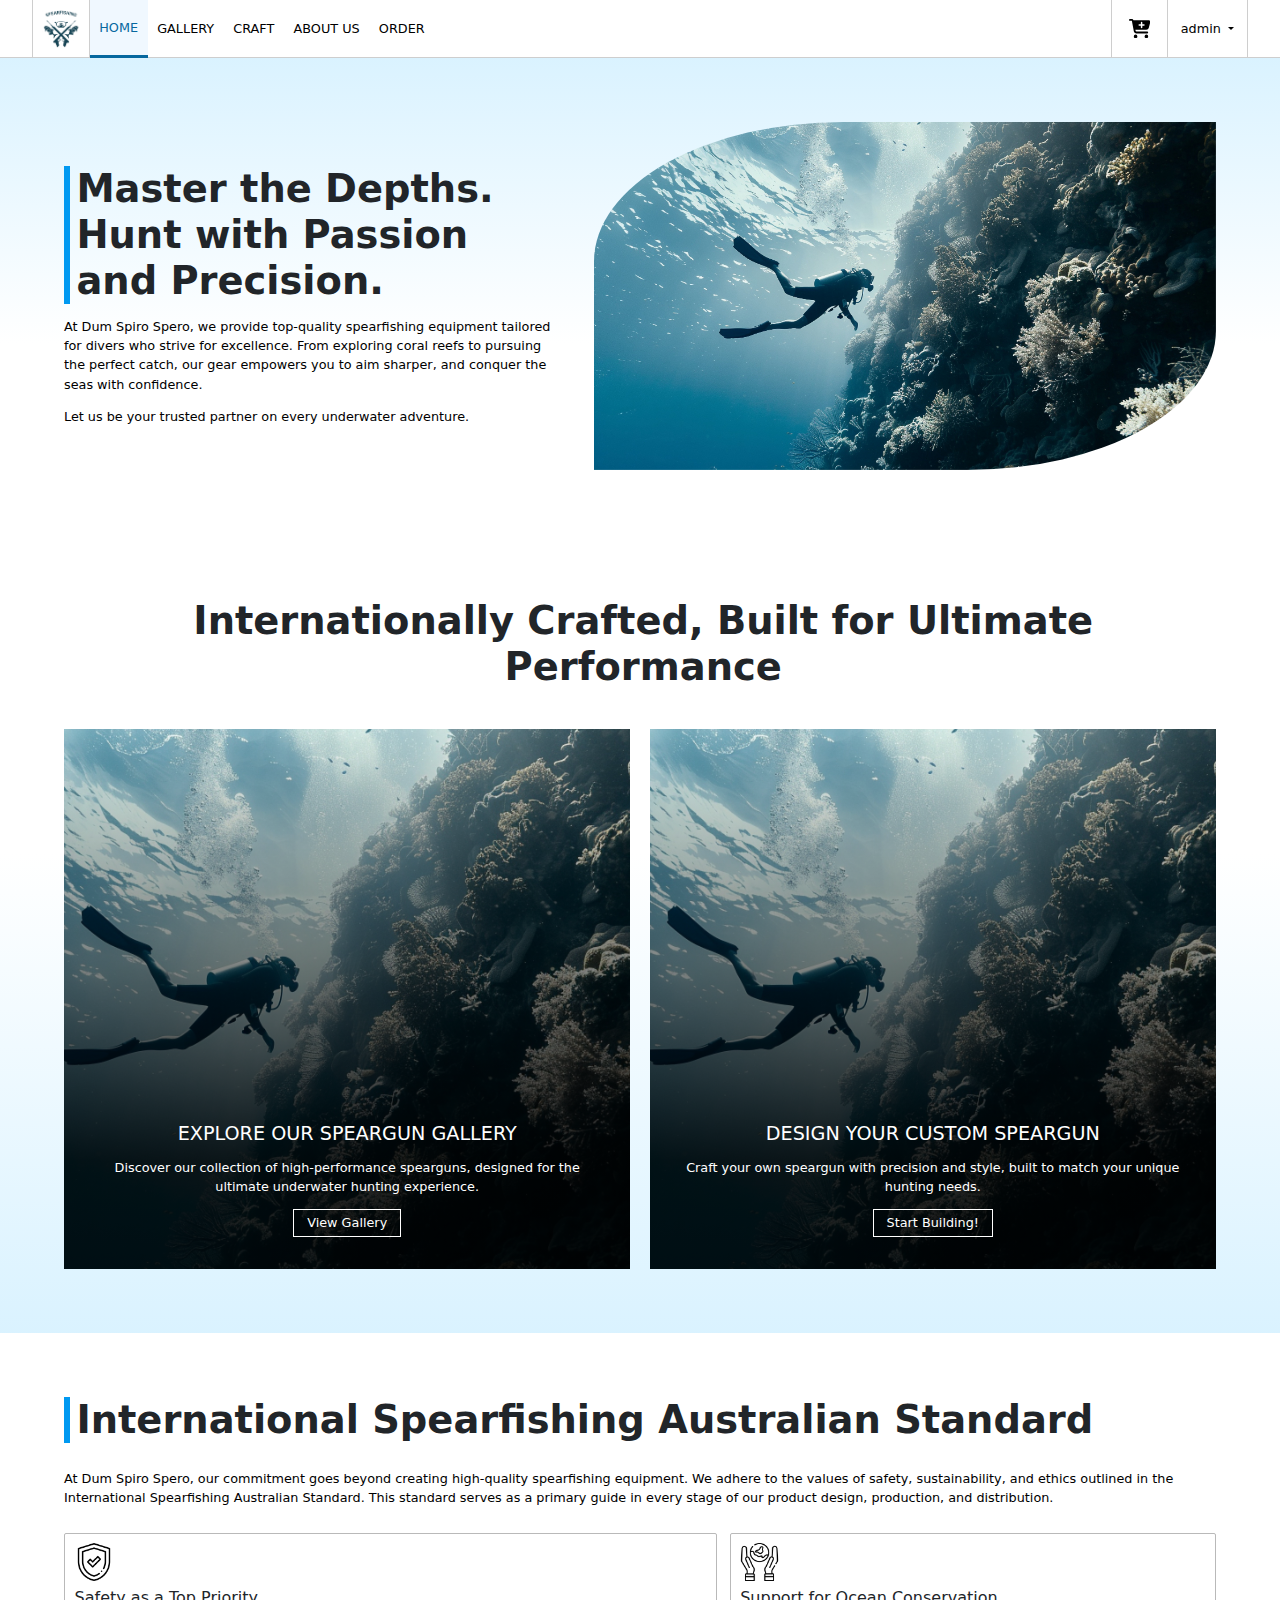
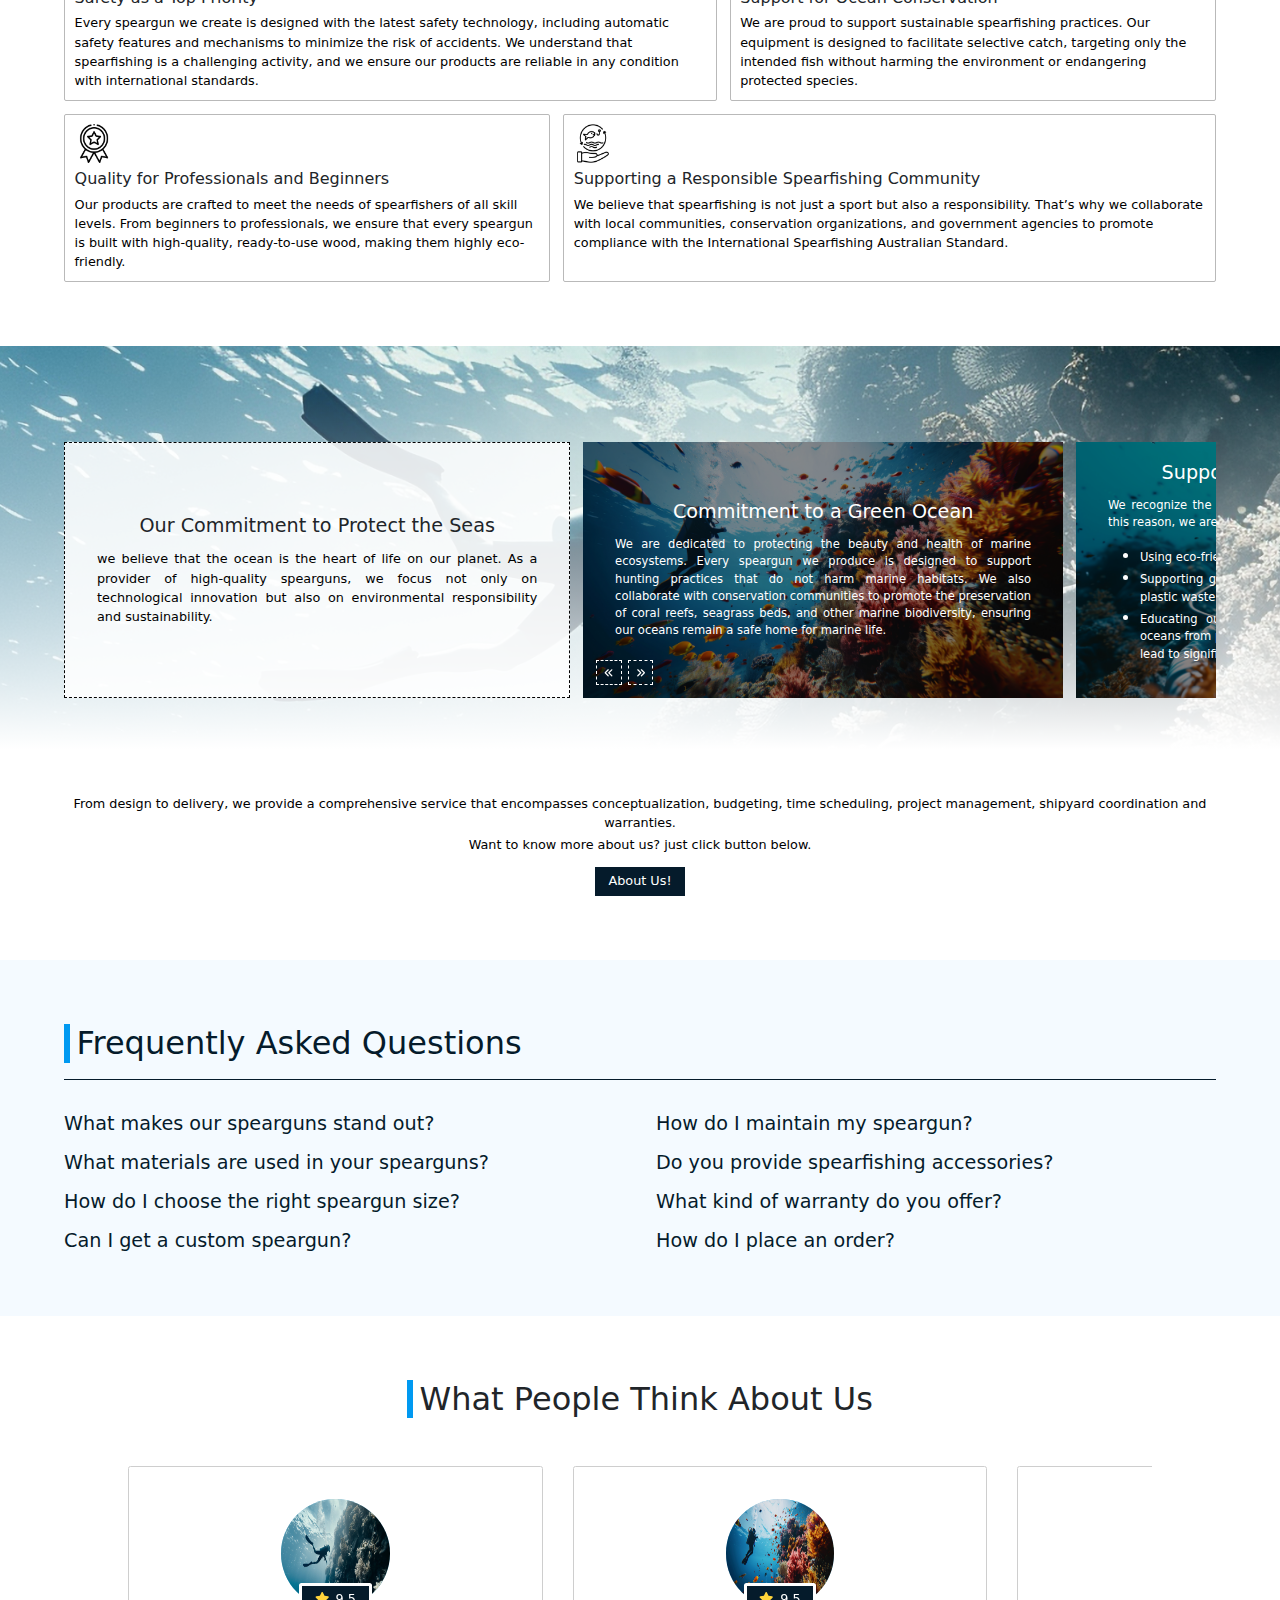
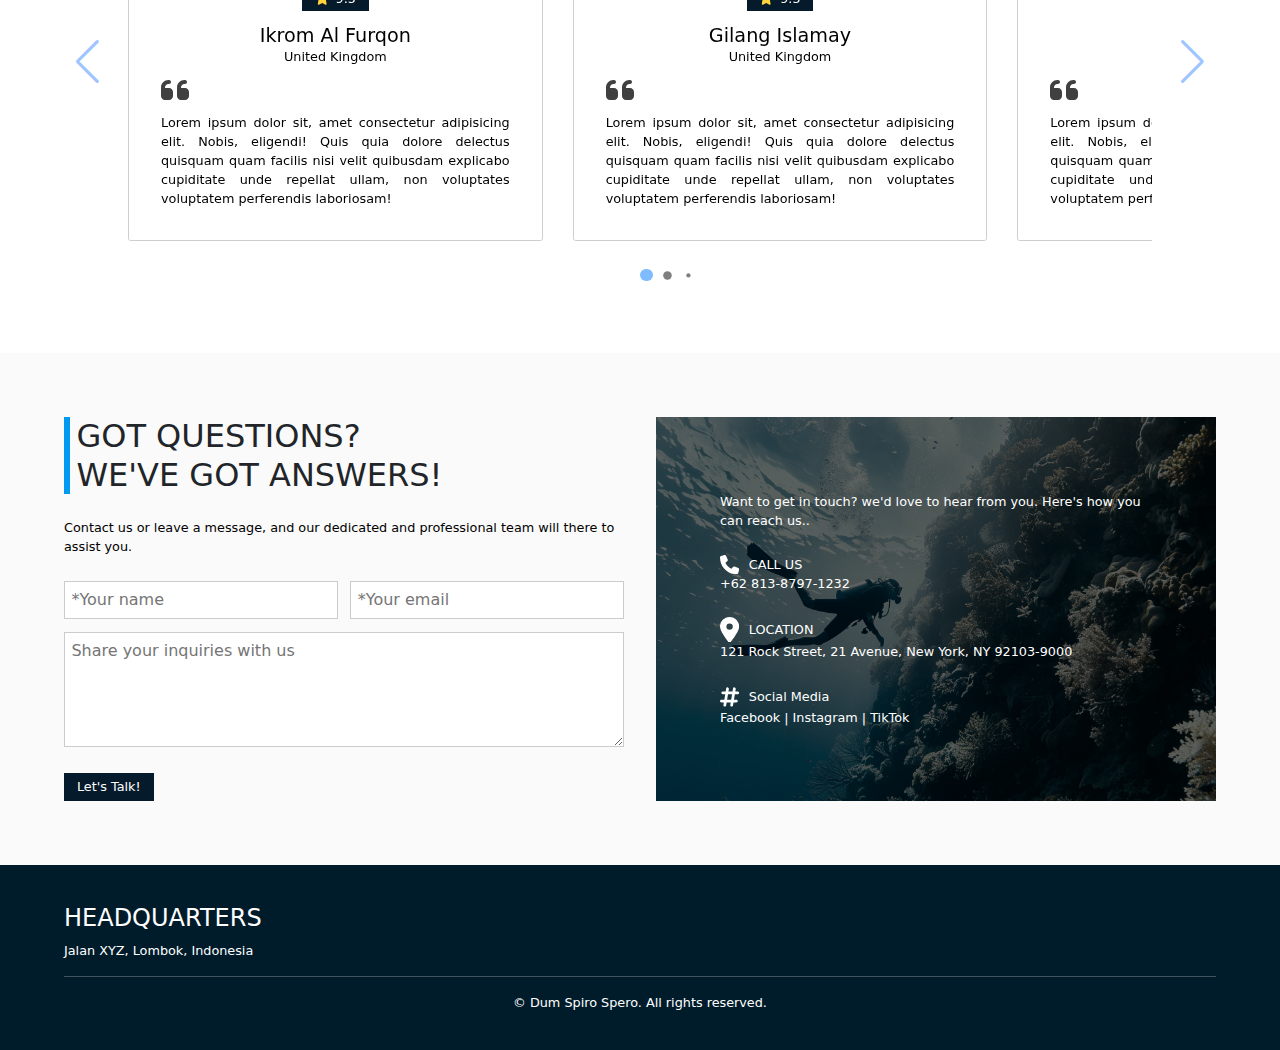
==== commit d8766dc9: "boom" ====
--- a/index.html
+++ b/index.html
@@ -7,18 +7,18 @@
     <link rel="stylesheet" href="https://cdn.jsdelivr.net/npm/swiper@11/swiper-bundle.min.css"/>
     <link rel="stylesheet" href="https://cdn.jsdelivr.net/npm/bootstrap@5.3.2/dist/css/bootstrap.min.css">
     <link rel="stylesheet" href="https://cdnjs.cloudflare.com/ajax/libs/font-awesome/6.6.0/css/all.min.css" integrity="sha512-Kc323vGBEqzTmouAECnVceyQqyqdsSiqLQISBL29aUW4U/M7pSPA/gEUZQqv1cwx4OnYxTxve5UMg5GT6L4JJg==" crossorigin="anonymous" referrerpolicy="no-referrer" />
-    <link rel="stylesheet" href="static/style.css"/>
+    <link rel="stylesheet" href="style.css"/>
     <script src="https://cdn.jsdelivr.net/npm/@popperjs/core@2.11.8/dist/umd/popper.min.js" integrity="sha384-I7E8VVD/ismYTF4hNIPjVp/Zjvgyol6VFvRkX/vR+Vc4jQkC+hVqc2pM8ODewa9r" crossorigin="anonymous"></script>
     <script src="https://code.jquery.com/jquery-3.7.1.min.js" integrity="sha256-/JqT3SQfawRcv/BIHPThkBvs0OEvtFFmqPF/lYI/Cxo=" crossorigin="anonymous"></script>
     <script src="https://cdn.jsdelivr.net/npm/bootstrap@5.3.5/dist/js/bootstrap.bundle.min.js" integrity="sha384-k6d4wzSIapyDyv1kpU366/PK5hCdSbCRGRCMv+eplOQJWyd1fbcAu9OCUj5zNLiq" crossorigin="anonymous"></script>
     <script src="https://cdn.jsdelivr.net/npm/swiper@11/swiper-bundle.min.js"></script>
-    <script src="static/script.js"></script>
+    <script src="script.js"></script>
     <title>Speargun-FIX</title>
 </head>
 <body>
     <nav>
         <div class="left-navbar-button-container">
-            <a class="logo-button" href="/">
+            <a class="logo-button" href="">
                 <img src="media/assets/Logo.png" alt="speargun-logo">
             </a>
             <div class="navbar-button-container">
@@ -45,7 +45,7 @@
             </div>
         </div>
         <div class="right-navbar-button-container">
-            <a href="/cart.html" class="shipping-button">
+            <a href="cart.html" class="shipping-button">
                 <svg xmlns="http://www.w3.org/2000/svg" viewBox="0 0 576 512" fill="currentColor"><path fill-rule="evenodd" d="M0 24C0 10.7 10.7 0 24 0L69.5 0c22 0 41.5 12.8 50.6 32l411 0c26.3 0 45.5 25 38.6 50.4l-41 152.3c-8.5 31.4-37 53.3-69.5 53.3l-288.5 0 5.4 28.5c2.2 11.3 12.1 19.5 23.6 19.5L488 336c13.3 0 24 10.7 24 24s-10.7 24-24 24l-288.3 0c-34.6 0-64.3-24.6-70.7-58.5L77.4 54.5c-.7-3.8-4-6.5-7.9-6.5L24 48C10.7 48 0 37.3 0 24zM128 464a48 48 0 1 1 96 0 48 48 0 1 1 -96 0zm336-48a48 48 0 1 1 0 96 48 48 0 1 1 0-96zM252 160c0 11 9 20 20 20l44 0 0 44c0 11 9 20 20 20s20-9 20-20l0-44 44 0c11 0 20-9 20-20s-9-20-20-20l-44 0 0-44c0-11-9-20-20-20s-20 9-20 20l0 44-44 0c-11 0-20 9-20 20z"></path></svg>
             </a>
             
@@ -54,8 +54,8 @@
                     admin
                 </button>
                 <ul class="dropdown-menu">
-                    <li><a class="dropdown-item" href="/profile.html">MANAGE PROFILE</a></li>
-                    <li><a href="/logout.html"><button class="dropdown-item" type="submit">SIGN OUT</button></a></li>
+                    <li><a class="dropdown-item" href="profile.html">MANAGE PROFILE</a></li>
+                    <li><a href="logout.html"><button class="dropdown-item" type="submit">SIGN OUT</button></a></li>
                 </ul>
             </div> 
             
@@ -71,19 +71,19 @@
         </div>
         <div class="offcanvas-navbar-button-container">
             <div class="navbar-button-container-top">
-                <a class="navbar-button-offcanvas navbar-button-offcanvas-active" href="/">
+                <a class="navbar-button-offcanvas navbar-button-offcanvas-active" href="">
                     <svg xmlns="http://www.w3.org/2000/svg" viewBox="0 0 576 512" fill="currentColor"><path fill-rule="evenodd" d="M575.8 255.5c0 18-15 32.1-32 32.1l-32 0 .7 160.2c0 2.7-.2 5.4-.5 8.1l0 16.2c0 22.1-17.9 40-40 40l-16 0c-1.1 0-2.2 0-3.3-.1c-1.4 .1-2.8 .1-4.2 .1L416 512l-24 0c-22.1 0-40-17.9-40-40l0-24 0-64c0-17.7-14.3-32-32-32l-64 0c-17.7 0-32 14.3-32 32l0 64 0 24c0 22.1-17.9 40-40 40l-24 0-31.9 0c-1.5 0-3-.1-4.5-.2c-1.2 .1-2.4 .2-3.6 .2l-16 0c-22.1 0-40-17.9-40-40l0-112c0-.9 0-1.9 .1-2.8l0-69.7-32 0c-18 0-32-14-32-32.1c0-9 3-17 10-24L266.4 8c7-7 15-8 22-8s15 2 21 7L564.8 231.5c8 7 12 15 11 24z"></path></svg>
                     <div>HOME</div>
                 </a>
-                <a class="navbar-button-offcanvas" href="/gallery">
+                <a class="navbar-button-offcanvas" href="gallery">
                     <svg xmlns="http://www.w3.org/2000/svg" viewBox="0 0 576 512" fill="currentColor"><path fill-rule="evenodd" d="M160 32c-35.3 0-64 28.7-64 64l0 224c0 35.3 28.7 64 64 64l352 0c35.3 0 64-28.7 64-64l0-224c0-35.3-28.7-64-64-64L160 32zM396 138.7l96 144c4.9 7.4 5.4 16.8 1.2 24.6S480.9 320 472 320l-144 0-48 0-80 0c-9.2 0-17.6-5.3-21.6-13.6s-2.9-18.2 2.9-25.4l64-80c4.6-5.7 11.4-9 18.7-9s14.2 3.3 18.7 9l17.3 21.6 56-84C360.5 132 368 128 376 128s15.5 4 20 10.7zM192 128a32 32 0 1 1 64 0 32 32 0 1 1 -64 0zM48 120c0-13.3-10.7-24-24-24S0 106.7 0 120L0 344c0 75.1 60.9 136 136 136l320 0c13.3 0 24-10.7 24-24s-10.7-24-24-24l-320 0c-48.6 0-88-39.4-88-88l0-224z"></path></svg>
                     <div>GALLERY</div>
                 </a>
-                <a class="navbar-button-offcanvas" href="/build-spear">
+                <a class="navbar-button-offcanvas" href="build-spear">
                     <svg xmlns="http://www.w3.org/2000/svg" viewBox="0 0 512 512" fill="currentColor"><path fill-rule="evenodd" d="M464 6.1c9.5-8.5 24-8.1 33 .9l8 8c9 9 9.4 23.5 .9 33l-85.8 95.9c-2.6 2.9-4.1 6.7-4.1 10.7l0 21.4c0 8.8-7.2 16-16 16l-15.8 0c-4.6 0-8.9 1.9-11.9 5.3L100.7 500.9C94.3 508 85.3 512 75.8 512c-8.8 0-17.3-3.5-23.5-9.8L9.7 459.7C3.5 453.4 0 445 0 436.2c0-9.5 4-18.5 11.1-24.8l111.6-99.8c3.4-3 5.3-7.4 5.3-11.9l0-27.6c0-8.8 7.2-16 16-16l34.6 0c3.9 0 7.7-1.5 10.7-4.1L464 6.1zM432 288c3.6 0 6.7 2.4 7.7 5.8l14.8 51.7 51.7 14.8c3.4 1 5.8 4.1 5.8 7.7s-2.4 6.7-5.8 7.7l-51.7 14.8-14.8 51.7c-1 3.4-4.1 5.8-7.7 5.8s-6.7-2.4-7.7-5.8l-14.8-51.7-51.7-14.8c-3.4-1-5.8-4.1-5.8-7.7s2.4-6.7 5.8-7.7l51.7-14.8 14.8-51.7c1-3.4 4.1-5.8 7.7-5.8zM87.7 69.8l14.8 51.7 51.7 14.8c3.4 1 5.8 4.1 5.8 7.7s-2.4 6.7-5.8 7.7l-51.7 14.8L87.7 218.2c-1 3.4-4.1 5.8-7.7 5.8s-6.7-2.4-7.7-5.8L57.5 166.5 5.8 151.7c-3.4-1-5.8-4.1-5.8-7.7s2.4-6.7 5.8-7.7l51.7-14.8L72.3 69.8c1-3.4 4.1-5.8 7.7-5.8s6.7 2.4 7.7 5.8zM208 0c3.7 0 6.9 2.5 7.8 6.1l6.8 27.3 27.3 6.8c3.6 .9 6.1 4.1 6.1 7.8s-2.5 6.9-6.1 7.8l-27.3 6.8-6.8 27.3c-.9 3.6-4.1 6.1-7.8 6.1s-6.9-2.5-7.8-6.1l-6.8-27.3-27.3-6.8c-3.6-.9-6.1-4.1-6.1-7.8s2.5-6.9 6.1-7.8l27.3-6.8 6.8-27.3c.9-3.6 4.1-6.1 7.8-6.1z"></path></svg>
                     <div>CRAFT</div>
                 </a>
-                <a class="navbar-button-offcanvas" href="/">
+                <a class="navbar-button-offcanvas" href="">
                     <svg xmlns="http://www.w3.org/2000/svg" viewBox="0 0 576 512" fill="currentColor"><path fill-rule="evenodd" d="M64 32C28.7 32 0 60.7 0 96L0 416c0 35.3 28.7 64 64 64l448 0c35.3 0 64-28.7 64-64l0-320c0-35.3-28.7-64-64-64L64 32zm80 256l64 0c44.2 0 80 35.8 80 80c0 8.8-7.2 16-16 16L80 384c-8.8 0-16-7.2-16-16c0-44.2 35.8-80 80-80zm-32-96a64 64 0 1 1 128 0 64 64 0 1 1 -128 0zm256-32l128 0c8.8 0 16 7.2 16 16s-7.2 16-16 16l-128 0c-8.8 0-16-7.2-16-16s7.2-16 16-16zm0 64l128 0c8.8 0 16 7.2 16 16s-7.2 16-16 16l-128 0c-8.8 0-16-7.2-16-16s7.2-16 16-16zm0 64l128 0c8.8 0 16 7.2 16 16s-7.2 16-16 16l-128 0c-8.8 0-16-7.2-16-16s7.2-16 16-16z"></path></svg>
                     <div>ABOUT US</div>
                 </a>
@@ -99,7 +99,7 @@
                         admin
                     </button>
                     <ul class="dropdown-menu">
-                        <li><a class="dropdown-item" href="/manage-profile.html">MANAGE PROFILE</a></li>
+                        <li><a class="dropdown-item" href="manage-profile.html">MANAGE PROFILE</a></li>
                         <li><hr class="dropdown-divider"></li>
                         <li><form action="logout.html/"><button class="dropdown-item" type="submit">SIGN OUT</button></form></li>
                     </ul>
@@ -271,7 +271,7 @@
                 <p>From design to delivery, we provide a comprehensive service that encompasses conceptualization, budgeting, time scheduling, project management, shipyard coordination and warranties.</p>
                 <p>Want to know more about us? just click button below.</p>
             </div>
-            <a href="about-us/" type="button" class="sexy-button"><div>About Us!</div></a>            
+            <a href="about-us.html" type="button" class="sexy-button"><div>About Us!</div></a>            
         </div>
         <div class="section-faq">
             <div>
--- a/style.css
+++ b/style.css
@@ -0,0 +1,2926 @@
+/* ==================== GENERAL SETTING ==================== */
+.main-footer-container {
+    min-height: calc(100vh - 4.5vw);
+    display: flex;
+    flex-direction: column;
+    justify-content: space-between;
+}
+* {padding: 0;margin: 0;}
+h1 {
+    font-weight: 600;
+    font-size: 3vw;
+    margin: 0;
+    border-left: 0.5vw solid #0099f1;
+    padding-left: 0.5vw;
+}
+h2 {
+    font-weight: 500;
+    font-size: 2.5vw;
+    margin: 0;
+    border-left: 0.5vw solid #0099f1;
+    padding-left: 0.5vw;
+}
+h3 {
+    font-size: 1.5vw;
+    font-weight: 500;
+    margin: 0;
+}
+p, a {
+    font-weight: 400;
+    font-size: 1vw;
+    text-decoration: none;
+    color: black;
+    margin: 0;
+}
+.sexy-button {
+    display: block;
+    background-color: #051b2b;
+    text-align: center;
+    font-size: 1vw;
+    width: 7vw;
+    height: 2.25vw;
+    line-height: 2.25vw;
+    text-decoration: none;
+    color: white;
+    position: relative;
+    border: none;
+}
+.sexy-button > * {
+    color: white;
+    position: relative;
+    z-index: 5;
+    transition: 0.5s;
+}
+.sexy-button::before {
+    content: "";
+    position: absolute;
+    top: 0;
+    left: 0;
+    width: 0vw;
+    height: 2.25vw;
+    background-color: white;
+    transition: 0.5s;
+    z-index: 1;
+}
+.sexy-button:hover::before {width: 7vw;}
+.sexy-button:hover > *{color: black;}
+.create-new-button {
+    padding: 0.25vw 0.75vw;
+    display: flex;
+    gap: 0.5vw;
+    align-items: center;
+    justify-content: center;
+    background-color: white;
+    border: 1px solid #cecece;
+    border-radius: 2.5px;
+    transition: 0.1s;
+}
+.create-new-button svg {height: 1.25vw;}
+.create-new-button div {font-size: 1vw;font-weight: 500;}
+.create-new-button:hover {
+    background-color: #e3ffe1;
+    border: 1px solid #064703;
+}
+.create-new-button:hover svg {color: #064703;}
+.create-new-button:hover div {color: #064703;}
+.btn-primary {background-color: #0099f1;}
+.card {border-radius: 2.5px;}
+#prev-tab:hover,#prev-tab-spear:hover,#prev-tab-address:hover,#next-tab:hover,#next-tab-spear:hover,#next-tab-address:hover {cursor: pointer;}
+.tooltip-inner {
+    background-color: black;
+    border-radius: 2.5px;
+}
+@media (max-width: 768px) {
+    h1 {
+        font-size: 9vw;
+        font-weight: 500;
+        margin: 0;
+        border-left: 1.5vw solid #0099f1;
+        padding-left: 3vw;
+    }
+    h2 {
+        font-size: 7.5vw;
+        font-weight: 500;
+        margin: 0;
+        border-left: 1.5vw solid #0099f1;
+        padding-left: 3vw;
+    }
+    h3 {
+        font-size: 4.5vw;
+        font-weight: 500;
+        margin: 0;
+    }
+    p, a {
+        font-size: 3.5vw;
+        font-weight: 400;
+        color: black;
+        margin: 0;
+    }
+    .section-container {padding: 15vw 5vw;}
+    .sexy-button {
+        width: 25vw;
+        height: 7vw;
+        line-height: 7vw;
+        font-size: 3.5vw;
+    }
+    .sexy-button::before {
+        height: 7vw;
+    }
+    .sexy-button:hover::before {width: 25vw;}
+}
+
+/* ==================== NAVBAR ==================== */
+ul.dropdown-menu {
+    padding: 0;
+    border-radius: 0;
+    top: -0.08vw !important;
+    right: -0.07vw !important;
+    left: 85vw !important;
+    border-top: none;
+}
+nav {
+    position: sticky;
+    top: 0;
+    display: flex;
+    justify-content: space-between;
+    padding: 0 2.5vw;
+    height: 4.5vw;
+    border-bottom: 1px solid #cecece;
+    background-color: white;
+    z-index: 100;
+}
+.left-navbar-button-container {display: flex;}
+.logo-button {
+    height: 4.5vw;
+    width: 4.5vw;
+    display: flex;
+    align-items: center;
+    justify-content: center;
+    border-left: 1px solid #cecece;
+    border-right: 1px solid #cecece;
+}
+.logo-button img {height: 3vw;}
+.navbar-button-container {display: flex;}
+.navbar-button {
+    display: block;
+    height: 4.5vw;
+    width: max-content;
+    text-decoration: none;
+}
+.navbar-button div:nth-child(1) {
+    padding: 0 0.75vw;
+    height: 4.5vw;
+    line-height: 4.5vw;
+    transition: 0.2s;
+    font-size: 1vw;
+}
+.navbar-button div:nth-child(2) {
+    height: 0vw;
+    width: 100%;
+    background-color: #07689F;
+    transition: 0.2s;
+}
+.navbar-button:hover div:nth-child(1) {
+    height: 4.3vw;
+    line-height: 4.3vw;
+    background-color: aliceblue;
+    color: #07689F;
+}
+.navbar-button:hover div:nth-child(2) {
+    height: 0.2vw;
+}
+.navbar-button-active div:nth-child(1) {
+    height: 4.3vw;
+    line-height: 4.3vw;
+    background-color: aliceblue;
+    color: #07689F;
+}
+.navbar-button-active div:nth-child(2) {
+    height: 0.2vw;
+}
+.right-navbar-button-container {display: flex;}
+.shipping-button {
+    height: 4.45vw;
+    width: 4.45vw;
+    display: flex;
+    align-items: center;
+    justify-content: center;
+    border-left: 1px solid #cecece;
+    border-right: 1px solid #cecece;
+}
+.shipping-button svg {
+    height: 1.5vw;
+    transition: 0.3s;
+}
+.shipping-button svg path {
+    color: black;
+    transition: 0.3s;
+}
+.shipping-button:hover {background-color: aliceblue;}
+.shipping-button:hover svg {height: 1.75vw;}
+.shipping-button:hover svg path {color: #07689F;}
+.shipping-button-active {background-color: aliceblue;}
+.shipping-button-active svg {height: 1.75vw;}
+.shipping-button-active svg path {color: #07689F;}
+.sign-in-button {
+    background-color: white;
+    border: none;
+    padding: 0 1vw;
+    height: 4.45vw;
+    border-right: 1px solid #cecece;
+}
+.sign-in-button div:nth-child(1) {
+    display: flex;
+    align-items: center;
+    gap: 0.5vw;
+    height: 4.45vw;
+}
+.sign-in-button div:nth-child(1) svg {
+    height: 1.5vw;
+}
+.sign-in-button div:nth-child(1) p {
+    font-size: 1vw;
+    height: 4.45vw;
+    line-height: 4.45vw;
+}
+.sign-in-button:hover {
+    background-color: aliceblue;
+}
+.sign-in-button:hover div:nth-child(1) svg path {color: #07689F;}
+.sign-in-button:hover div:nth-child(1) p {color: #07689F;}
+.profile-dropdown-container {
+    display: flex;
+    align-items: center;
+    justify-content: center;
+    height: 4.45vw;
+    border-right: 1px solid #cecece;
+}
+.profile-dropdown-button {
+    padding: 0 1vw;
+    height: 100%;
+    width: 100%;
+    background-color: white;
+    border: none;
+    font-size: 1vw;
+}
+.dropdown-item:nth-child(1) {
+    border-bottom: 1px solid #cccccc;
+}
+.dropdown-item {
+    padding: 1vw;
+    font-size: 1vw;
+}
+.profile-dropdown-container:hover .profile-dropdown-button {
+    background-color: aliceblue;
+    color: #07689F;
+}
+.dropdown-item:hover {
+    background-color: aliceblue;
+    color: #07689F;
+}
+.hamburger-button {
+    display: none;
+}
+@media (max-width: 768px) {
+    .navbar-button-container {display: none;}
+    .shipping-button {display: none;}
+    .sign-in-button {display: none;}
+    .profile-dropdown-container {display: none;}
+    nav {
+        padding: 0 5vw;
+        height: 13.5vw;
+        border-bottom: 1.5px solid #cecece;
+    }
+    .left-navbar-button-container {display: block;}
+    .logo-button {
+        height: 13.5vw;
+        width: 13.5vw;
+        border-left: 1.5px solid #cecece;
+        border-right: 1.5px solid #cecece;
+    }
+    .logo-button img {height: 9vw;}
+    .hamburger-button {
+        display: block;
+        background-color: white;
+        height: 13.5vw;
+        width: 13.5vw;
+        align-items: center;
+        justify-content: center;
+        border-left: 1.5px solid #cecece;
+        border-right: 1.5px solid #cecece;
+        border-bottom: 1.5px solid #cecece;
+        border-top: none;
+        transition: 0.3s;
+    }
+    .hamburger-button svg path {
+        color: black;
+        transition: 0.3s;
+    }
+    .hamburger-button:hover {background-color: aliceblue;}
+    .hamburger-button:hover svg path {color: #07689F;}
+    .off-canvas-close-button-container {
+        height: 13.5vw;
+        display: flex;
+        justify-content: flex-end;
+        align-items: center;
+        padding: 0 5vw;
+    }
+    .offcanvas-navbar-button-container {
+        height: 100%;
+        display: flex;
+        flex-direction: column;
+        justify-content: space-between;
+    }
+    .navbar-button-container-top {
+        display: flex;
+        flex-direction: column;
+    }
+    .navbar-button-offcanvas {
+        padding: 0 5vw;
+        height: 13.5vw;
+        display: flex;
+        gap: 2.5vw;
+        align-items: center;
+        text-decoration: none;
+        font-size: 3.5vw;
+        color: black;
+        border-bottom: 1px solid #cecece;
+    }
+    .navbar-button-offcanvas svg {height: 5vw;}
+    .navbar-button-offcanvas-active {
+        background-color: aliceblue;
+        color: #07689F;
+    }
+    .navbar-button-offcanvas-active svg path {color: #07689F;}
+    .custom-navbar-button {
+        background-color: white;
+        border: none;
+        width: 100%;
+    }
+    .navbar-button-offcanvas.dropstart {padding: 0;}
+    .navbar-button-offcanvas button:nth-child(1) {
+        padding-left: 10vw;
+        height: 100%;
+        width: 100%;
+        font-size: 4vw;
+        text-align: left;
+        background-color: white;
+        border: none;
+    }
+    .navbar-button-offcanvas .dropdown-item,.navbar-button-offcanvas button.dropdown-item {
+        font-size: 3.5vw;
+        text-align: left;
+        padding: 0 5vw;
+    }
+}
+
+/* ==================== LOGIN & SIGN UP MODAL ==================== */
+.custom-modal-content {
+    display: grid;
+    grid-template-rows: max-content max-content max-content;
+    gap: 2vw;
+    padding: 2.5vw;
+}
+.custom-input {
+    height: 3vw;
+    border-radius: 0;
+    border: 1px solid #cccccc;
+}
+.sign-button-group {
+    display: flex;
+    justify-content: end;
+    gap: 0.75vw;
+}
+.custom-modal-description {
+    font-size: 1vw;
+}
+.switch-modal-button {
+    border: none;
+    background-color: white;
+    color: #07689F;
+}
+.switch-modal-button:hover {
+    color: #0099f1;
+}
+@media (max-width: 768px) {
+    .custom-modal-content {
+        gap: 3vw;
+        padding: 3vw;
+    }
+    .custom-input {height: 9vw;}
+    .sign-button-group {
+        gap: 2.25vw;
+    }
+    .custom-modal-description {
+        font-size: 3.5vw;
+    }
+}
+
+/* ==================== HOME GREETINGS ==================== */
+.section-home-greetings {
+    padding: 5vw;
+    display: grid;
+    gap: 2.5vw;
+    grid-template-columns: 4fr 5fr;
+    background: linear-gradient(to top, white 40%, rgba(193, 234, 255,0.6));
+}
+.home-greetings {
+    display: flex;
+    flex-direction: column;
+    gap: 1vw;
+    justify-content: center;
+}
+.home-greetings-carousel {
+    overflow: hidden;
+    border-radius: 40% 0 40% 0;
+}
+@media (max-width: 768px) {
+    .section-home-greetings {
+        padding: 10vw 5vw;
+        display: flex;
+        flex-direction: column;
+        gap: 10vw;
+    }
+    .home-greetings {
+        gap: 4vw;
+        order: 2;
+    }
+    .home-greetings-carousel {order: 1;}
+}
+/* ==================== BUILD & GALLERY ==================== */
+.section-build-gallery {
+    padding: 5vw;
+    display: flex;
+    flex-direction: column;
+    gap: 3vw;
+    align-items: center;
+    background: linear-gradient(to bottom, white 40%, rgba(193, 234, 255,0.6));
+}
+.section-build-gallery h1 {text-align: center;border: none;}
+.build-gallery-card-container {
+    display: grid;
+    grid-template-columns: 1fr 1fr;
+    gap: 1.5vw;
+    height: 60vh;
+}
+.build-gallery-card {
+    background-image: url('media/assets/diving-1.jpg');
+    background-size: cover;
+    background-position: center;
+    display: flex;
+    flex-direction: column;
+    justify-content: flex-end;
+    align-items: center;
+    gap: 1vw;
+    position: relative;
+    padding: 2.5vw;
+}
+.build-gallery-card * {
+    position: relative;
+    z-index: 5;
+}
+.build-gallery-card::after {
+    content: '';
+    position: absolute;
+    top: 0;
+    left: 0;
+    width: 100%;
+    height: 100%;
+    background: linear-gradient(to top, rgb(0, 0, 0, 0.85) 20%, rgba(0, 0, 0, 0));
+    pointer-events: none;
+}
+.build-gallery-card-button {
+    display: block;
+    text-align: center;
+    padding: 0.25vw 1vw;
+    text-decoration: none;
+    color: white;
+    border: 1px solid white;
+    transition: 0.3s;
+}
+.build-gallery-card-button:hover {
+    color: black;
+    background-color: white;
+}
+@media (max-width: 768px) {
+    .section-build-gallery {
+        padding: 10vw 5vw;
+        gap: 7.5vw;
+    }
+    .section-build-gallery h1 {font-size: 7.5vw;text-align: center;border: none;}
+    .build-gallery-card-container {
+        grid-template-columns: 1fr;
+        grid-template-rows: 1fr 1fr;
+        gap: 6vw;
+        width: 95%;
+        height: 150vw;
+    }
+    .build-gallery-card {
+        gap: 3vw;
+        padding: 5vw;
+    }
+    .build-gallery-card-button {
+        padding: 0.75vw 3vw;
+        border: 1.5px solid white;
+    }
+}
+/* ====================== International Spearfishing Australian standard ====================== */
+.section-spearfishing-australian {
+    padding: 5vw;
+    display: flex;
+    flex-direction: column;
+    gap: 2vw;
+}
+.spearfishing-australian-card-container {
+    display: grid;
+    grid-template-columns: 1fr 1fr 1fr 1fr 1fr 1fr 1fr;
+    grid-template-rows: 1fr 1fr;
+    grid-template-areas: 
+        "standart1 standart1 standart1 standart1 standart2 standart2 standart2"
+        "standart3 standart3 standart3 standart4 standart4 standart4 standart4"
+    ;
+    gap: 1vw;
+}
+.spearfishing-australian-card {
+    padding: 0.75vw;
+    display: flex;
+    flex-direction: column;
+    gap: 0.5vw;
+    border: 1px solid #b9b9b9;
+    border-radius: 2px;
+}
+.spearfishing-australian-card img {
+    height: 3vw;
+    width: 3vw;
+}
+.spearfishing-australian-card > h6 {font-size: 1.25vw;margin: 0;}
+.spearfishing-australian-card:nth-child(1) {grid-area: standart1;}
+.spearfishing-australian-card:nth-child(2) {grid-area: standart2;}
+.spearfishing-australian-card:nth-child(3) {grid-area: standart3;}
+.spearfishing-australian-card:nth-child(4) {grid-area: standart4;}
+
+@media (max-width: 768px) {
+    .section-spearfishing-australian {
+        padding: 10vw 5vw;
+        gap: 6vw;
+    }
+    .spearfishing-australian-card-container {
+        display: flex;
+        flex-direction: column;
+        gap: 3vw;
+    }
+    .spearfishing-australian-card {
+        padding: 2.25vw;
+        gap: 1.5vw;
+        border-radius: 6px;
+    }
+    .spearfishing-australian-card img {
+        height: 9vw;
+        width: 9vw;
+    }
+    .spearfishing-australian-card > h6 {font-size: 4vw;margin: 0;}
+    .spearfishing-australian-card > p {font-size: 3vw;font-weight: 400; color: rgb(79, 79, 79);}
+}
+/* ==================== COMMITMENT SECTION ==================== */
+.section-commitment {
+    display: flex;
+    align-items: center;
+    justify-content: center;
+    position: relative;
+    height: 35vw;
+    overflow: hidden;
+    z-index: 1;
+}
+.parallax-background {
+    position: absolute;
+    top: 0;
+    left: 0;
+    width: 150%;
+    height: 100%;
+    background-image: url('media/assets/diving-1.jpg');
+    background-size: cover;
+    background-repeat: no-repeat;
+    background-position: center;
+    transform: translateX(-10vw);
+    transition: transform 0.1s ease-out;
+    z-index: 2;
+}
+.parallax-cover {
+    position: absolute;
+    top: 0;
+    left: 0;
+    height: 100%;
+    width: 100%;
+    background: linear-gradient(to bottom, rgba(0,0,0,0), rgba(255, 255, 255, 1) 90%);
+    z-index: 3;
+}
+.commitment-container {
+    display: grid;
+    grid-template-columns: 1fr 1.25fr;
+    gap: 1vw;
+    position: relative;
+    z-index: 4;
+    width: 90vw;
+    height: 20vw;
+}
+.commitment-title {
+    display: flex;
+    flex-direction: column;
+    align-items: center;
+    justify-content: center;
+    gap: 1vw;
+    background-color: rgba(255, 255, 255, 0.85);
+    padding: 2.5vw;
+    border: 1px dashed black;
+}
+.commitment-title p {text-align: justify;}
+.commitment-card-container {
+    position: relative;
+    overflow: hidden;
+    height: 100%;
+    width: 100%;
+}
+.commitment-carousel-container {
+    display: flex;
+    height: 100%;
+    transition: transform 0.5s ease;
+}
+.commitment-card {
+    position: relative;
+    display: flex;
+    flex-direction: column;
+    gap: 1vw;
+    align-items: center;
+    justify-content: center;
+    min-width: 37.5vw;
+    height: 100%;
+    margin-right: 1vw;
+    color: white;
+    padding: 2.5vw;
+    background-size: cover;
+    background-repeat: no-repeat;
+    background-position: center;
+}
+.commitment-card-cover {
+    position: absolute;
+    height: 100%;
+    width: 100%;
+    background-color: rgba(0, 0, 0, 0.4);
+    z-index: 1;
+    transition: 0.5s;
+}
+.commitment-card:hover .commitment-card-cover {background-color: rgba(0, 0, 0, 0.5);}
+.commitment-card > h3, .commitment-card > ul, .commitment-card > p {
+    position: relative;
+    z-index: 3;
+}
+.commitment-card p {font-size: 0.9vw; color: white; text-align: justify;}
+.commitment-card:last-child {min-width: 47.5vw;margin-right: 0;}
+.commitment-card:nth-child(1) {background-image: url('media/assets/diving-2.jpg');}
+.commitment-card:nth-child(2) {background-image: url('media/assets/diving-3.jpg');}
+.commitment-card:nth-child(3) {background-image: url('media/assets/diving-2.jpg');}
+.commitment-card:nth-child(4) {background-image: url('media/assets/diving-3.jpg');}
+.commitment-carousel-buttons {
+    position: absolute;
+    bottom: 1vw;
+    left: 1vw;
+    display: flex;
+    gap: 0.5vw;
+}
+.commitment-carousel-button {
+    display: flex;
+    align-items: center;
+    justify-content: center;
+    width: 2vw;
+    height: 2vw;
+    border: 1px dashed white;
+    background-color: transparent;
+    transition: 0.3s;
+}
+.commitment-carousel-button svg {height: 0.75vw; transition: 0.2s;}
+.commitment-carousel-button:hover {border: 1px solid white;}
+.commitment-carousel-button:hover svg {height: 1vw;}
+@media (max-width: 768px) {
+    .section-commitment {
+        height: 200vw;
+    }
+    .parallax-background {
+        position: absolute;
+        top: 0;
+        left: 0;
+        width: 150%;
+        height: 100%;
+        background-image: url('media/assets/diving-1.jpg');
+        background-size: cover;
+        background-repeat: no-repeat;
+        background-position: center;
+        transform: translateX(-10vw);
+        transition: transform 0.1s ease-out;
+        z-index: 2;
+    }
+    .parallax-cover {
+        position: absolute;
+        top: 0;
+        left: 0;
+        height: 100%;
+        width: 100%;
+        background: linear-gradient(to bottom, rgba(0,0,0,0), rgba(255, 255, 255, 1) 90%);
+        z-index: 3;
+    }
+    .commitment-container {
+        display: grid;
+        grid-template-columns: 1fr;
+        grid-template-rows: 1fr 2fr;
+        gap: 3vw;
+        height: 160vw;
+    }
+    .commitment-title {
+        gap: 2vw;
+        padding: 5vw;
+        border: 1.5px dashed black;
+    }
+    .commitment-card {
+        gap: 3vw;
+        min-width: 70vw;
+        height: 100%;
+        margin-right: 3vw;
+        color: white;
+        padding: 5vw;
+    }
+
+    .commitment-card p {font-size: 2.7vw; color: white; text-align: justify;}
+    .commitment-card:last-child {min-width: 90vw;margin-right: 0;}
+    .commitment-card:nth-child(1) {background-image: url('media/assets/diving-2.jpg');}
+    .commitment-card:nth-child(2) {background-image: url('media/assets/diving-3.jpg');}
+    .commitment-card:nth-child(3) {background-image: url('media/assets/diving-2.jpg');}
+    .commitment-card:nth-child(4) {background-image: url('media/assets/diving-3.jpg');}
+    .commitment-carousel-buttons {
+        position: absolute;
+        bottom: 3vw;
+        left: 3vw;
+        gap: 1.5vw;
+    }
+    .commitment-carousel-button {
+        width: 6vw;
+        height: 6vw;
+    }
+    .commitment-carousel-button svg {height: 2.25vw; transition: 0.2s;}
+    .commitment-carousel-button:hover svg {height: 3vw;}
+}
+
+/* ==================== ABOUT US ==================== */
+.section-about-us {
+    padding: 0 5vw;
+    padding-bottom: 5vw;
+    display: flex;
+    flex-direction: column;
+    align-items: center;
+    justify-content: center;
+    gap: 1vw;
+    text-align: center;
+}
+.about-us-caption {
+    display: flex;
+    flex-direction: column;
+    align-items: center;
+    gap: 0.25vw;
+}
+@media (max-width: 768px) {
+    .section-about-us {
+        gap: 3vw;
+        padding-bottom: 10vw;
+    }
+    .about-us-caption {
+        gap: 1vw;
+    }
+}
+
+/* ==================== FAQ ==================== */
+.section-faq p, .section-faq h2, .section-faq h3 {color: #051b2b;}
+.section-faq hr {color: #051b2b;opacity: 1;}
+.section-faq > div:nth-child(1) {width: 100%;}
+.section-faq {
+    padding: 5vw;
+    display: flex;
+    flex-direction: column;
+    align-items: start;
+    justify-content: flex-start;
+    gap: 1.25vw;
+    background-color: rgba(240, 248, 255, 0.75);
+}
+.faq-content {
+    width: 100%;
+    height: max-content;
+    display: grid;
+    grid-template-columns: 1fr 1fr;
+    gap: 2.5vw;
+}
+.faq-accordion {
+    display: flex;
+    flex-direction: column;
+    gap: 1.25vw;
+}
+.collapse {
+    border-bottom: 0.5px solid #051b2b;
+    padding-top: 0.5vw;
+    padding-bottom: 1vw;
+    transition: 0.25s;
+    text-align: justify;
+}
+.collapsing {
+    text-align: justify;
+}
+@media (max-width: 768px) {
+    .section-faq {
+        padding: 10vw 5vw;
+        gap: 3vw;
+    }
+    .section-faq > div > h2 {
+        font-size: 7.5vw;
+        text-align: center;
+        border: none;
+    }
+    .faq-content {
+        display: flex;
+        flex-direction: column;
+        gap: 5vw;
+        height: max-content;
+    }
+    .faq-accordion {gap: 5vw;}
+    .collapse {
+        border-bottom: 1.5px solid #cecece;
+        padding-top: 1.5vw;
+        padding-bottom: 3vw;
+    }
+}
+
+/* ==================== REVIEW ==================== */
+.review-page-container {
+    padding: 5vw 0;
+    display: flex;
+    flex-direction: column;
+    align-items: center;
+    justify-content: center;
+}
+.review-card-wrapper {
+    width: 80vw;
+    overflow: hidden;
+    margin: 0 5vw;
+    padding: 2.5vw 0;
+}
+.review-card-list {padding: 0;}
+.review-card-item {list-style: none;}
+.review-card-link {
+    display: flex;
+    flex-direction: column;
+    align-items: center;
+    user-select: none;
+    padding: 2.5vw;
+    border: 1px solid #cecece;
+    border-radius: 2.5px;
+    text-decoration: none;
+}
+.review-card-link > h3 {padding: 0; margin: 0;}
+.review-card-image {
+    position: relative;
+    display: flex;
+    align-items: center;
+    justify-content: center;
+    height: 8.5vw;
+    width: 8.5vw;
+    border-radius: 50%;
+    background-color: skyblue;
+}
+.review-card-image > img {
+    height: 8.5vw;
+    width: 8.5vw;
+    border-radius: 50%;
+}
+.review-card-image > div:nth-child(2) {
+    position: absolute;
+    bottom: -0.5vw;
+    display: flex;
+    align-items: center;
+    gap: 0.5vw;
+    padding: 0.25vw 1vw;
+    border: 3px solid white;
+    border-radius: 2.5px;
+    background-color: #051b2b;
+}
+.review-card-image > div:nth-child(2) > svg {height: 1vw;}
+.review-card-image > div:nth-child(2) > p {color: white; font-weight: 500;}
+.review-card-description {position: relative;}
+.review-card-description svg {height: 2.5vw; margin-bottom: 0.5vw;}
+.review-card-description p {text-align: justify;}
+.swiper-pagination-bullet {
+    height: 1vw;
+    width: 1vw;
+    opacity: 0.5;
+}
+.swiper-slide-button {color: #9ec5ff;}
+@media (max-width: 768px) {
+    .review-page-container > h2 {
+        font-size: 7.5vw;
+        text-align: center;
+        border: none;
+    }
+    .review-page-container {
+        padding: 10vw 5vw;
+    }
+    .review-card-wrapper {
+        width: 65vw;
+        margin: 0 10vw;
+        padding: 7.5vw 0;
+    }
+    .review-card-link {
+        padding: 5vw;
+    }
+    .review-card-image {
+        height: 25vw;
+        width: 25vw;
+    }
+    .review-card-image > img {
+        height: 25vw;
+        width: 25vw;
+    }
+    .review-card-image > div:nth-child(2) {
+        bottom: -2vw;
+        gap: 1.5vw;
+        padding: 0.5vw 2.5vw;
+    }
+    .review-card-image > div:nth-child(2) > svg {height: 3vw;}
+    .review-card-description svg {height: 7.5vw; margin-bottom: 1.5vw;}
+    .swiper-pagination-bullet {
+        height: 2.5vw;
+        width: 2.5vw;
+    }
+}
+/* ==================== CONTACT US ==================== */
+.section-contact-us {
+    padding: 5vw;
+    height: max-content;
+    display: grid;
+    grid-template-columns: 1fr 1fr;
+    gap: 2.5vw;
+    background-color: #fafafa;
+}
+.contact-us-form-container {
+    padding: 0;
+    display: flex;
+    flex-direction: column;
+    height: max-content;
+    gap: 2vw;
+}
+.contact-us-input-container {
+    padding: 0;
+    display: grid;
+    grid-template-columns: 1fr 1fr;
+    grid-template-rows: 3vw minmax(9vw,auto);
+    grid-template-areas:
+        "formname formemail"
+        "formquestion formquestion" 
+    ;
+    gap: 1vw;
+}
+.contact-us-input {
+    display: block;
+    border: 1px solid #cccccc;
+    padding: 0.5vw;
+    font-size: 1.25vw;
+}
+.contact-us-input:nth-child(1) {grid-area: formname;}
+.contact-us-input:nth-child(2) {grid-area: formemail;}
+.contact-us-input:nth-child(3) {grid-area: formquestion;}
+.contact-information-container {
+    background-image: url('media/assets/diving-1.jpg');
+    background-size: cover;
+    background-position: center;
+    position: relative;
+    display: flex;
+    flex-direction: column;
+    justify-content: center;
+    padding: 0 5vw;
+    box-sizing: border-box;
+}
+.contact-information-container::before {
+    content: "";
+    position: absolute;
+    top: 0;
+    left: 0;
+    width: 100%;
+    height: 100%;
+    background-color: rgba(0, 0, 0, 0.6);
+    z-index: 1;
+}
+.contact-information-container > * {
+    position: relative;
+    z-index: 2;
+}
+.contact-information {
+    display: flex;
+    align-items: center;
+    gap: 0.75vw;
+}
+.contact-information svg {
+    width: 1.5vw;
+}
+.contact-information svg path {
+    color: white;
+}
+@media (max-width: 768px) {
+    .section-contact-us {
+        padding: 10vw 5vw;
+        display: flex;
+        flex-direction: column;
+        gap: 7.5vw;
+    }
+    .contact-us-form-container {
+        gap: 6vw;
+    }
+    .contact-us-input-container {
+        display: flex;
+        flex-direction: column;
+        gap: 3vw;
+    }
+    .contact-us-input {
+        display: block;
+        border: 1px solid #cccccc;
+        padding: 1.5vw;
+        font-size: 3vw;
+        height: 10vw;
+    }
+    textarea.contact-us-input {min-height: 30vw;}
+    .contact-information-container {padding: 7.5vw;}
+    .contact-information {gap: 3vw;}
+    .contact-information svg {width: 4vw;}
+}
+/* ==================== GALLERY PAGE ==================== */
+.gallery-page-container {
+    padding: 5vw;
+    display: flex;
+    flex-direction: column;
+    gap: 2.5vw;
+    justify-content: center;
+}
+.gallery-page-caption-container {
+    display: flex;
+    flex-direction: column;
+    gap: 1vw;
+}
+.gallery-page-description {
+    width: 65%;
+    text-align: justify;
+}
+.gallery-grid-container {
+    height: 70vw;
+    width: 90vw;
+    display: grid;
+    grid-template-columns: 1fr 1fr 1fr 1fr 1fr 1fr;
+    grid-template-rows: 1fr 1fr 1fr 1fr 1fr 1fr;
+    gap: 0.5vw;
+    grid-template-areas: 
+        "pict1 pict1 pict4 pict4 pict6 pict6"
+        "pict1 pict1 pict5 pict5 pict6 pict6"
+        "pict2 pict3 pict5 pict5 pict7 pict7"
+        "pict8 pict11 pict11 pict11 pict13 pict15"
+        "pict9 pict11 pict11 pict11 pict13 pict16"
+        "pict10 pict12 pict12 pict12 pict14 pict16"
+        ;
+}
+.pict1 {grid-area: pict1;background-image: url('media/assets/spear1.jpg');background-size: cover;background-position: center;}
+.pict2 {grid-area: pict2;background-image: url('media/assets/spear2.jpg');background-size: cover;background-position: center;}
+.pict3 {grid-area: pict3;background-image: url('media/assets/spear3.jpg');background-size: cover;background-position: center;}
+.pict4 {grid-area: pict4;background-image: url('media/assets/spear4.jpg');background-size: cover;background-position: center;}
+.pict5 {grid-area: pict5;background-image: url('media/assets/spear5.jpg');background-size: cover;background-position: center;}
+.pict6 {grid-area: pict6;background-image: url('media/assets/spear6.jpg');background-size: cover;background-position: center;}
+.pict7 {grid-area: pict7;background-image: url('media/assets/spear4.jpg');background-size: cover;background-position: center;}
+.pict8 {grid-area: pict8;background-image: url('media/assets/spear2.jpg');background-size: cover;background-position: center;}
+.pict9 {grid-area: pict9;background-image: url('media/assets/spear8.jpg');background-size: cover;background-position: center;}
+.pict10 {grid-area: pict10;background-image: url('media/assets/spear9.jpg');background-size: cover;background-position: center;}
+.pict11 {grid-area: pict11;background-image: url('media/assets/spear12.jpg');background-size: cover;background-position: center;}
+.pict12 {grid-area: pict12;background-image: url('media/assets/spear13.jpg');background-size: cover;background-position: center;}
+.pict13 {grid-area: pict13;background-image: url('media/assets/spear1.jpg');background-size: cover;background-position: center;}
+.pict14 {grid-area: pict14;background-image: url('media/assets/spear3.jpg');background-size: cover;background-position: center;}
+.pict15 {grid-area: pict15;background-image: url('media/assets/spear5.jpg');background-size: cover;background-position: center;}
+.pict16 {grid-area: pict16;background-image: url('media/assets/spear7.jpg');background-size: cover;background-position: center;}
+@media (max-width: 768px) {
+    .gallery-page-container {
+        padding: 15vw 5vw;
+        gap: 7.5vw;
+    }
+    .gallery-page-caption-container {gap: 3vw;}
+    .gallery-page-description {width: 100%;}
+    .gallery-grid-container {
+        height: 200vw;
+        width: 100%;
+        display: grid;
+        grid-template-columns: 1fr;
+        grid-template-rows: 1fr 1fr 1fr 1fr 1fr 1fr 1fr 1fr 1fr 1fr 1fr 1fr 1fr 1fr 1fr 1fr;
+        gap: 1vw;
+        grid-template-areas: 
+            "pict1"
+            "pict2"
+            "pict3"
+            "pict4"
+            "pict5"
+            "pict6"
+            "pict7"
+            "pict8"
+            "pict9"
+            "pict10"
+            "pict11"
+            "pict12"
+            "pict13"
+            "pict14"
+            "pict15"
+            "pict16"
+            ;
+    }
+}
+/* ==================== FIX CRAFT PAGE ==================== */
+.fix-section-craft-dashboard {
+    padding: 2vw 5vw;
+    display: flex;
+    flex-direction: column;
+    gap: 2.5vw;
+}
+.fix-section-craft-dashboard-header {
+    border-bottom: 1px solid #aaaaaa;
+    padding-bottom: 1vw;
+}
+.fix-section-craft-dashboard-body {
+    display: flex;
+    width: 100%;
+    flex-direction: column;
+}
+.fix-section-craft-dashboard-item {
+    display: flex;
+    flex-direction: column;
+    align-items: center;
+    justify-content: space-between;
+    gap: 2vw
+}
+.fix-section-craft-dashboard-item-content {
+    width: 100%;
+    display: flex;
+    flex-direction: column;
+    gap: 1vw;
+}
+.fix-section-craft-dashboard-item-placeholder {
+    height: 27.5vw;
+    width: 100%;
+    display: flex;
+    flex-direction: column;
+    gap: 1.5vw;
+    align-items: center;
+    justify-content: center;
+}
+.fix-section-craft-dashboard-item-placeholder img {height: 7.5vw;}
+.fix-section-craft-dashboard-item-placeholder h2 {color: rgba(0, 0, 0, 0.75);border: none;}
+.fix-section-craft-dashboard-footer {
+    display: flex;
+    width: 100%;
+    justify-content: space-between;
+}
+.fix-craft-pagination-nav {
+    padding: 0;
+    border: none;
+    margin: 0;
+    height: max-content;
+    border-radius: 2.5px;
+}
+.fix-craft-pagination-nav ul.pagination li.page-item a.page-link {border-radius: 2.5px;}
+.page-link {
+    color: black;
+    height: 3vw;
+    line-height: 2vw;
+    font-size: 1vw;
+    font-weight: 500;
+}
+.page-link:hover {
+    background-color: aliceblue;
+    color: #0099f1;
+}
+.page-item .page-link.active{
+    color: #0099f1;
+    background-color: aliceblue;
+    border-color: #cfcfcf;
+}
+.page-item.active .page-link{
+    color: #0099f1;
+    background-color: aliceblue;
+    border-color: #cfcfcf;
+}
+.page-item.active .page-link.active{
+    color: #0099f1;
+    background-color: aliceblue;
+    border-color: #cfcfcf;
+}
+.width-length-container {
+    display: flex;
+    gap: 1vw;
+}
+/* ==================== CRAFT PAGE ==================== */
+.section-craft-dashboard-container {
+    padding: 2.5vw 5vw;
+    display: flex;
+    flex-direction: column;
+    gap: 2.5vw;
+}
+.section-craft-dashboard-header {
+    display: flex;
+    flex-direction: column;
+    gap: 1vw;
+}
+.section-craft-dashboard-header > p {
+    text-align: justify;
+    width: 50%;
+}
+.custom-craft-card-container {
+    display: grid;
+    width: 100%;
+    grid-template-columns: 1fr 1fr 1fr 1fr;
+    gap: 1.5vw;
+}
+.custom-craft-card {
+    border: 1px solid #cccccc;
+}
+.custom-craft-card-header {
+    position: relative;
+    height: 15vw;
+    background-color: rgb(242, 247, 252);
+    background-image: url('media/assets/Speargun.png');
+    background-size: cover;
+    background-position: center;
+    border-bottom: 1px solid #cccccc;
+}
+.custom-craft-card-header > h3 {
+    position: absolute;
+    top: -1.5vw;
+    left: 1.5vw;
+    margin: 0;
+    padding: 0 1vw;
+    height: 3vw;
+    line-height: 3vw;
+    background-color: white;
+    border: 1px solid #cccccc;
+    border-radius: 2.5px;
+}
+.custom-card-body-container {
+    display: grid;
+    grid-template-columns: 3fr 2fr;
+    grid-template-rows: 1fr 1fr;
+    grid-template-areas: 
+        "carved carved"
+        "dimention color"
+    ;
+    gap: 1.5vw;
+    padding: 1.5vw;
+    padding-top: 2.25vw;
+}
+.custom-card-body-container > .custom-card-body-description:nth-child(1) {grid-area: carved;}
+.custom-card-body-container > .custom-card-body-description:nth-child(2) {grid-area: dimention;}
+.custom-card-body-container > .custom-card-body-description:nth-child(3) {grid-area: color;}
+.custom-card-body-description {
+    position: relative;
+    height: 3vw;
+    display: flex;
+    align-items: center;
+    border-top: 1px solid #cccccc;
+    border-bottom: 1px solid #cccccc;
+    padding: 0 0.75vw;
+}
+.custom-card-body-description > p {
+    font-size: 0.9vw;
+    font-weight: 500;
+    text-align: center;
+    width: 100%;
+}
+.custom-card-body-description > div:nth-child(1) {
+    position: absolute;
+    top: -1vw;
+    background-color: aliceblue;
+    padding: 0 0.5vw;
+    height: 1.5vw;
+    display: flex;
+    gap: 0.25vw;
+    align-items: center;
+    border-top: 1px solid #cccccc;
+    border-bottom: 1px solid #cccccc;
+    border-radius: 2.5px;
+}
+.custom-card-body-description > div:nth-child(1) > p {
+    width: 100%;
+    font-size: 0.75vw;
+    font-weight: 500;
+    text-align: center;
+}
+.custom-card-body-description:nth-child(1) > div:nth-child(1) {left: 5.9vw;}
+.custom-card-body-description:nth-child(2) > div:nth-child(1) {left: 0.75vw;justify-content: center;}
+.custom-card-body-description:nth-child(3) > div:nth-child(1) {right: 1.75vw;justify-content: center;}
+.craft-delete-button {
+    background-color: white;
+    position: absolute;
+    display: flex;
+    align-items: center;
+    justify-content: center;
+    bottom: 0.5vw;
+    right: 0.5vw;
+    height: 2.5vw;
+    width: 2.5vw;
+    padding-top: 0vw;
+    padding-left: 0vw;
+    margin: 0;
+    border-radius: 50%;
+    border: 1px solid #cccccc;
+}
+.craft-delete-button svg {height: 1.15vw;}
+.craft-delete-button:hover {border: 1px solid salmon;}
+.craft-delete-button:hover svg {color: salmon;}
+.craft-edit-button {
+    display: flex;
+    align-items: center;
+    justify-content: center;
+    background-color: white;
+    position: absolute;
+    bottom: 0.5vw;
+    right: 3.5vw;
+    height: 2.5vw;
+    width: 2.5vw;
+    padding-top: 0vw;
+    padding-left: 0.1vw;
+    margin: 0;
+    border-radius: 50%;
+    border: 1px solid #cccccc;
+}
+.craft-edit-button svg {height: 1.15vw;}
+.craft-edit-button:hover {border: 1px solid skyblue;}
+.craft-edit-button:hover svg {color: skyblue;}
+.custom-card-header {
+    display: flex;
+    align-items: center;
+    padding: 0 1vw;
+    font-size: 1vw;
+    font-weight: 500;
+    height: 3vw;
+    line-height: 3vw;
+    background-color: aliceblue;
+}
+.custom-card-body {padding: 1vw;}
+.custom-card-body table {border-collapse: collapse;}
+.custom-card-body table tr td:nth-child(1) {
+    width: max-content;
+    font-size: 1vw;
+    font-weight: 500;
+    vertical-align: top;
+}
+.custom-card-body table tr td:nth-child(2) {
+    padding: 0 0.5vw;
+    font-size: 1vw;
+    font-weight: 400;
+    vertical-align: top;
+}
+.custom-card-body table tr td:nth-child(3) {
+    font-size: 1vw;
+    font-weight: 400;
+    vertical-align: top;
+}
+.custom-card-footer {
+    display: flex;
+    justify-content: flex-end;
+    align-items: center;
+    font-size: 1vw;
+    font-weight: 500;
+    padding: 1vw 1vw;
+    gap: 0.5vw;
+    background-color: aliceblue;
+}
+.custom-card-footer button {
+    font-size: 1vw;
+    font-weight: 500;
+    height: 2vw;
+    line-height: 0.8vw;
+    border-radius: 2.5px;
+}
+.craft-pagination-container {
+    display: flex;
+    justify-content: space-between;
+}
+.craft-pagination-container nav {
+    padding: 0;
+    border: none;
+    margin: 0;
+    height: max-content;
+    border-radius: 2.5px;
+}
+.craft-pagination-container nav ul.pagination li.page-item a.page-link {border-radius: 2.5px;}
+.page-link {
+    color: black;
+    height: 3vw;
+    line-height: 2vw;
+    font-size: 1vw;
+    font-weight: 500;
+}
+.page-link:hover {
+    background-color: aliceblue;
+    color: #0099f1;
+}
+.page-item .page-link.active{
+    color: #0099f1;
+    background-color: aliceblue;
+    border-color: #cfcfcf;
+}
+.page-item.active .page-link{
+    color: #0099f1;
+    background-color: aliceblue;
+    border-color: #cfcfcf;
+}
+.page-item.active .page-link.active{
+    color: #0099f1;
+    background-color: aliceblue;
+    border-color: #cfcfcf;
+}
+.width-length-container {
+    display: flex;
+    gap: 1vw;
+}
+@media (max-width: 768px) {
+    .custom-craft-dashboard-container {
+        padding: 15vw 5vw;
+        gap: 7.5vw;
+    }
+    .custom-craft-dashboard-caption {
+        gap: 3vw;
+    }
+    .custom-craft-dashboard-caption > p {width: 100%;}
+    .custom-craft-card-container {
+        grid-template-columns: 1fr;
+        grid-template-rows: 1fr 1fr 1fr 1fr;
+        gap: 10vw;
+    }
+    .custom-card-header-container {height: 47.5vw;}
+    .custom-card-header-container > h3 {
+        top: -4.5vw;
+        left: 4.5vw;
+        padding: 0 3vw;
+        height: 9vw;
+        line-height: 8vw;
+    }
+    .custom-card-body-container {
+        display: grid;
+        grid-template-columns: 3fr 2fr;
+        grid-template-rows: 1fr 1fr;
+        grid-template-areas: 
+            "carved carved"
+            "dimention color"
+        ;
+        gap: 4.5vw;
+        padding: 4.5vw;
+        padding-top: 6.75vw;
+    }
+    .custom-card-body-container > .custom-card-body-description:nth-child(1) {grid-area: carved;}
+    .custom-card-body-container > .custom-card-body-description:nth-child(2) {grid-area: dimention;}
+    .custom-card-body-container > .custom-card-body-description:nth-child(3) {grid-area: color;}
+    .custom-card-body-description {
+        height: 9vw;
+        padding: 0 2.25vw;
+    }
+    .custom-card-body-description > p {font-size: 2.7vw;}
+    .custom-card-body-description > div:nth-child(1) {
+        top: -3vw;
+        padding: 0 1.5vw;
+        height: 4.5vw;
+        display: flex;
+        border-radius: 2.5px;
+    }
+    .custom-card-body-description > div:nth-child(1) > p {font-size: 2.25vw;}
+    .custom-card-body-description:nth-child(1) > div:nth-child(1) {left: 30.5vw;}
+    .custom-card-body-description:nth-child(2) > div:nth-child(1) {left: 10vw;justify-content: center;}
+    .custom-card-body-description:nth-child(3) > div:nth-child(1) {right: 10.5vw;justify-content: center;}
+    .craft-delete-button {
+        bottom: 2.5vw;
+        right: 2.5vw;
+        height: 9vw;
+        width: 9vw;
+        padding-top: 0vw;
+        padding-left: 0vw;
+    }
+    .craft-edit-button {
+        bottom: 2.5vw;
+        right: 13.5vw;
+        height: 9vw;
+        width: 9vw;
+        padding-top: 0vw;
+        padding-left: 0vw;
+    }
+    .craft-delete-button svg {height: 3.75vw;}
+    .craft-edit-button svg {height: 3.75vw;}
+    .custom-card-header {
+        padding: 0 3vw;
+        font-size: 3.5vw;
+        height: 9vw;
+        line-height: 9vw;
+    }
+    .custom-card-body {padding: 3vw;}
+    .custom-card-body table tr td:nth-child(1) {font-size: 3.5vw;}
+    .custom-card-body table tr td:nth-child(2) {
+        padding: 0 1.5vw;
+        font-size: 3.5vw;
+    }
+    .custom-card-body table tr td:nth-child(3) {font-size: 3.5vw;}
+    .custom-card-footer {
+        font-size: 3.5vw;
+        padding: 3vw 3vw;
+        gap: 1.5vw;
+    }
+    .custom-card-footer button {
+        font-size: 3.5vw;
+        height: 6vw;
+        line-height: 0.8vw;
+    }
+    .page-link {
+        height: 9vw;
+        line-height: 6vw;
+        font-size: 3.5vw;
+    }
+    .craft-pagination-container button {
+        display: flex;
+        gap: 1.5vw;
+        align-items: center;
+        height: 7.5vw;
+        padding: 0 3vw;
+        width: max-content;
+    }
+    .craft-pagination-container button svg {height: 4.5vw;}
+    .craft-pagination-container button div:nth-child(2) {font-size: 3vw;}
+}
+/* ==================== MANAGE PROFILE PAGE ==================== */
+.manage-profile-page-container {
+    display: flex;
+    align-items: center;
+    justify-content: center;
+    padding: 2.5vw 5vw;
+}
+.manage-profile-container {
+    width: 100%;
+    display: grid;
+    grid-template-columns: 2fr 7fr;
+    gap: 1vw;
+}
+.manage-profile-sidebar-container {
+    display: flex;
+    flex-direction: column;
+    align-items: center;
+    gap: 1vw;
+    width: 100%;
+    border: 1px solid #cccccc;
+    padding: 2vw 2vw;
+}
+.photo-profile-container {
+    position: relative;
+    height: 10vw;
+    width: 10vw;
+}
+.photo-profile-container img:nth-child(1) {
+    cursor: pointer;
+    height: 10vw;
+    width: 10vw;
+    border-radius: 50%;
+}
+.photo-profile-container button:nth-child(2) {
+    position: absolute;
+    bottom: 0.6vw;
+    right: 0.6vw;
+    display: flex;
+    align-items: center;
+    justify-content: center;
+    height: 1.75vw;
+    width: 1.75vw;
+    background-color: #0099f1;
+    border: 0.2vw solid white;
+    border-radius: 50%;
+}
+.photo-profile-container button:nth-child(2) svg {height: 1.35vw;}
+.photo-profile-container button:nth-child(2) svg path {color: white;}
+.profile-name {
+    font-size: 1.5vw;
+    font-weight: 500;
+}
+.sidebar-button-container {
+    height: 100%;
+    width: 100%;
+    display: flex;
+    flex-direction: column;
+    justify-content: space-between;
+}
+.sidebar-navigation-button-container {
+    display: flex;
+    flex-direction: column;
+}
+.sidebar-navigation-button {
+    width: 100%;
+    background-color: white;
+    text-decoration: none;
+    text-align: left;
+    display: flex;
+    gap: 1vw;
+    border-bottom: 1px solid #cccccc;
+    box-sizing: border-box;
+    height: 3vw;
+}
+.sidebar-navigation-button div:nth-child(1) {
+    background-color: #0099f1;
+    width: 0vw;
+    transition: 0.2s;
+}
+.sidebar-navigation-button div:nth-child(2) {
+    display: flex;
+    align-items: center;
+    gap: 1vw;
+    transition: 0.2s;
+}
+.sidebar-navigation-button div:nth-child(2) svg {
+    width: 1.25vw;
+    transition: 0.2s;
+}
+.sidebar-navigation-button div:nth-child(2) svg path {transition: 0.2s;}
+.sidebar-navigation-button div:nth-child(2) p {transition: 0.2s;}
+.sidebar-navigation-button:hover {background-color: aliceblue;}
+.sidebar-navigation-button:hover div:nth-child(1) {width: 0.4vw;}
+.sidebar-navigation-button:hover div:nth-child(2) p {color: #0099f1;}
+.sidebar-navigation-button:hover div:nth-child(2) svg path {color: #0099f1;}
+.sidebar-navigation-button.active {background-color: aliceblue;}
+.sidebar-navigation-button.active div:nth-child(1) {width: 0.4vw;}
+.sidebar-navigation-button.active div:nth-child(2) p {color: #0099f1;}
+.sidebar-navigation-button.active div:nth-child(2) svg path {color: #0099f1;}
+.footer-button-container {
+    display: flex;
+    flex-direction: column;
+    gap: 0.25vw;
+    align-items: center;
+}
+.change-password-button {
+    background-color: white;
+    border: none;
+    font-size: 1vw;
+    text-align: center;
+}
+.change-password-button:hover {
+    color: #0099f1;
+}
+.sign-out-button {
+    background-color: white;
+    border: 1px solid #cccccc;
+    display: flex;
+    align-items: center;
+    gap: 0.5vw;
+    height: 2.5vw;
+    padding: 0.5vw 1vw;
+}
+.sign-out-button svg {width: 1.25vw;}
+.sign-out-button div:nth-child(2) {font-size: 1vw;}
+.sign-out-button:hover {background-color: aliceblue;}
+.sign-out-button:hover svg path {color: #0099f1;}
+.sign-out-button:hover div:nth-child(2) {color: #0099f1;}
+.manage-profile-content-container {
+    display: flex;
+    flex-direction: column;
+    gap: 2vw;
+    border: 1px solid #cccccc;
+    padding: 2vw;
+}
+.manage-profile-form-container {
+    display: flex;
+    flex-direction: column;
+    justify-content: space-between;
+    height: 100%;
+}
+.manage-profile-form {
+    display: grid;
+    grid-template-columns: 1fr 1fr;
+    grid-template-rows: 1fr 1fr 1fr 1fr;
+    grid-template-areas: 
+        "first last"
+        "username username"
+        "mail mail"
+        "gender phone"
+        ;
+    gap: 1vw;
+}
+.manage-profile-form div:nth-child(1) {grid-area: first;}
+.manage-profile-form div:nth-child(2) {grid-area: last;}
+.manage-profile-form div:nth-child(3) {grid-area: username;}
+.manage-profile-form div:nth-child(4) {grid-area: mail;}
+.manage-profile-form div:nth-child(5) {grid-area: gender;}
+.manage-profile-form div:nth-child(6) {grid-area: phone;}
+.custom-manage-profile-input {
+    height: 2.5vw;
+    font-size: 1vw;
+    border-radius: 0;
+}
+.custom-label-manage-profile {font-size: 1vw;}
+.manage-profile-form-submit {
+    display: flex;
+    justify-content: end;
+}
+.manage-profile-form-submit button {
+    height: 2.5vw;
+    font-size: 1vw;
+    font-weight: 500;
+    border-radius: 2.5px;
+}
+@media (max-width: 768px) {
+    .manage-profile-page-container {
+        padding: 15vw 5vw;
+    }
+    .manage-profile-container {
+        height: max-content;
+        display: flex;
+        flex-direction: column;
+        gap: 5vw;
+    }
+    .manage-profile-sidebar-container {
+        gap: 3vw;
+        padding: 8vw;
+    }
+    .photo-profile-container {
+        position: relative;
+        height: 35vw;
+        width: 35vw;
+    }
+    .photo-profile-container img:nth-child(1) {
+        height: 35vw;
+        width: 35vw;
+    }
+    .photo-profile-container button:nth-child(2) {
+        bottom: 1.5vw;
+        right: 1.5vw;
+        height: 7.5vw;
+        width: 7.5vw;
+        border: 0.75vw solid white;
+    }
+    .photo-profile-container button:nth-child(2) svg {height: 5vw;}
+    .profile-name {font-size: 6vw;}
+    .sidebar-button-container {height: 47.5vw;}
+    .sidebar-navigation-button {
+        gap: 3vw;
+        height: 10vw;
+    }
+    .sidebar-navigation-button div:nth-child(2) {gap: 3vw;}
+    .sidebar-navigation-button div:nth-child(2) svg {width: 4.5vw;}
+    .sidebar-navigation-button:hover div:nth-child(1) {width: 1.2vw;}
+    .sidebar-navigation-button.active div:nth-child(1) {width: 1.2vw;}
+    .footer-button-container {gap: 0.75vw;}
+    .change-password-button {font-size: 3vw;}
+    .sign-out-button {
+        gap: 1.5vw;
+        height: 7.5vw;
+        padding: 1.5vw 3vw;
+    }
+    .sign-out-button svg {width: 4.5vw;}
+    .sign-out-button div:nth-child(2) {font-size: 3vw;}
+    .manage-profile-content-container {
+        gap: 7.5vw;
+        padding: 8vw;
+    }
+    .manage-profile-form-container {
+        height: max-content;
+        gap: 5vw;
+    }
+    .manage-profile-form {
+        display: flex;
+        flex-direction: column;
+        gap: 3vw;
+    }
+    .custom-manage-profile-input {
+        height: 7.5vw;
+        font-size: 3vw;
+    }
+    .custom-label-manage-profile {font-size: 3vw;}
+    .manage-profile-form-submit button {
+        height: 7.5vw;
+        font-size: 3vw;
+        font-weight: 500;
+    }
+}
+/* ==================== ADDRESS SETTING PAGE ==================== */
+.address-card-container {
+    display: grid;
+    grid-template-rows: 1fr 1fr 1fr;
+    height: 100%;
+    gap: 2.5vw;
+}
+.address-custom-card-container {
+    position: relative;
+    border-bottom: 1px solid #cccccc;
+    border-radius: 2.5px;
+    padding-bottom: 1vw;
+}
+.address-custom-card-container > div:nth-child(1) {
+    display: flex;
+    gap: 0.75vw;
+    width: max-content;
+    height: max-content;
+    align-items: center;
+}
+.address-custom-card-container > div:nth-child(1) > h3 {
+    padding: 0 0.75vw;
+    border-right: 1px solid #cccccc;
+}
+.address-custom-card-container > p {
+    padding: 0.75vw;
+    width: 60%;
+}
+.address-button-container {
+    display: flex;
+    gap: 0.25vw;
+    align-items: center;
+    width: max-content;
+    position: absolute;
+    top: 0.75vw;
+    right: 0.75vw;
+}
+.address-button {
+    background-color: white;
+    border-radius: 2.5px;
+    border: 1px solid rgba(0, 0, 0, 0);
+    cursor: pointer;
+    margin: 0;
+    padding: 0.1vw 0.5vw;
+    width: 4.5vw;
+    font-size: 1vw;
+    font-weight: 500;
+    transition: 0.15s;
+}
+.address-button.delete:hover {
+    color: #dc3545;
+    border: 1px solid #dc3545;
+}
+.address-button.edit:hover {
+    color: #0099f1;
+    border: 1px solid #0099f1;
+}
+.address-pagination-container {
+    display: flex;
+    justify-content: space-between;
+}
+.address-pagination-container nav {
+    height: 2.5vw;
+    border-bottom: none;
+    padding: 0;
+}
+.address-pagination-container nav ul.pagination li.page-item a.page-link {
+    border-radius: 2.5px;
+}
+@media (max-width: 768px) {
+    .address-card-container {
+        display: flex;
+        flex-direction: column;
+        gap: 5vw;
+    }
+    .address-card-container {
+        gap: 7.5vw;
+    }
+    .address-custom-card-container {
+        padding-bottom: 6vw;
+    }
+    .address-custom-card-container > div:nth-child(1) {
+        gap: 2.25vw;
+    }
+    .address-custom-card-container > div:nth-child(1) > h3 {
+        padding: 0 2.25vw;
+        padding-left: 0;
+    }
+    .address-custom-card-container > p {
+        padding: 2.25vw;
+        padding-left: 0;
+        width: 100%;
+    }
+    .address-button-container {
+        display: flex;
+        gap: 1vw;
+        align-items: center;
+        width: max-content;
+        position: relative;
+        right: 0;
+        left: 0;
+        bottom: 0;
+        top: 0;
+    }
+    .address-button {
+        margin: 0;
+        padding: 0.5vw 1.5vw;
+        width: 13.5vw;
+        font-size: 3vw;
+        font-weight: 500;
+        transition: 0.15s;
+    }
+    .address-button.delete:hover {
+        color: #dc3545;
+        border: 1px solid #dc3545;
+    }
+    .address-button.edit:hover {
+        color: #0099f1;
+        border: 1px solid #0099f1;
+    }
+    .address-pagination-container {
+        display: flex;
+        flex-direction: column-reverse;
+        align-items: end;
+        gap: 5vw;
+        height: max-content;
+    }
+    .address-pagination-container button {
+        display: flex;
+        gap: 1.5vw;
+        align-items: center;
+        height: 7.5vw;
+        padding: 0 3vw;
+        width: max-content;
+    }
+    .address-pagination-container button svg {height: 4.5vw;}
+    .address-pagination-container button div:nth-child(2) {font-size: 3vw;}
+    .address-pagination-container nav {height: 7.5vw;}
+}
+/* ==================== CONTACT US PAGE ====================  */
+/* .contact-us-page-container {
+    padding: 5vw 5vw;
+    width: 100%;
+    display: flex;
+    align-items: center;
+    justify-content: center;
+}
+.contact-us-card-container {
+    height: 35vw;
+    width: 100%;
+    border: 1px solid #cecece;
+    display: grid;
+    grid-template-columns: 3fr 2fr;
+    border-radius: 2.5px;
+    box-shadow: 5px 5px 5px rgba(0, 0, 0, 0.05);
+    overflow: hidden;
+    box-sizing: border-box;
+}
+.contact-information-container {
+    background-image: url('media/assets/diving-1.jpg');
+    background-size: cover;
+    background-position: center;
+    position: relative;
+    display: flex;
+    flex-direction: column;
+    justify-content: center;
+    padding: 0 5vw;
+    box-sizing: border-box;
+}
+.contact-information-container::before {
+    content: "";
+    position: absolute;
+    top: 0;
+    left: 0;
+    width: 100%;
+    height: 100%;
+    background-color: rgba(0, 0, 0, 0.75);
+    z-index: 1;
+}
+.contact-information-container > * {
+    position: relative;
+    z-index: 2;
+}
+.contact-information {
+    display: flex;
+    align-items: center;
+    gap: 0.75vw;
+}
+.contact-information svg {
+    width: 1.5vw;
+}
+.contact-information svg path {
+    color: white;
+}
+.contact-us-form-container {
+    display: flex;
+    flex-direction: column;
+    justify-content: center;
+    gap: 1vw;
+    padding: 0 2.5vw;
+}
+.contact-us-form-container input {
+    height: 3vw;
+    font-size: 1vw;
+}
+.contact-us-form-container textarea {
+    height: 3vw;
+    font-size: 1vw;
+}
+.contact-us-form-container button {
+    height: 3vw;
+    font-size: 1vw;
+    line-height: 1.5vw;
+}
+@media (max-width: 768px) {
+    .contact-us-page-container {padding: 15vw 5vw;}
+    .contact-us-card-container {
+        height: max-content;
+        width: 100%;
+        grid-template-columns: 1fr;
+        grid-template-rows: auto auto;
+    }
+    .contact-information-container {padding: 7.5vw;}
+    .contact-information {gap: 3vw;}
+    .contact-information svg {width: 4vw;}
+    .contact-us-form-container {
+        gap: 3vw;
+        padding: 7.5vw;
+    }
+    .contact-us-form-container input {
+        height: 9vw;
+        font-size: 3vw;
+    }
+    .contact-us-form-container textarea {
+        height: 9vw;
+        font-size: 3vw;
+    }
+    .contact-us-form-container button {
+        height: 9vw;
+        font-size: 3vw;
+        line-height: 1.5vw;
+    }
+} */
+
+/* ==================== ABOUT US PAGE ==================== */
+.about-us-greetings-container {
+    background-image: url('media/assets/diving-1.jpg');
+    background-size: cover;
+    background-position: center;
+    width: 100%;
+    height: 40vw;
+    position: relative;
+}
+.about-us-greetings-container::before {
+    content: '';
+    background-color:  rgba(0, 0, 0, 0.6);
+    width: 100%;
+    height: 100%;
+    position: absolute;
+    z-index: 1;
+}
+.about-us-greetings-container * {
+    position: relative;
+    z-index: 5;
+    color: white;
+}
+.about-us-greetings-content-container {
+    padding: 5vw;
+    display: flex;
+    flex-direction: column;
+    align-items: center;
+    justify-content: center;
+    gap: 3vw;
+    height: 100%;
+    width: 100%;
+}
+.about-us-greetings-content-container {text-align: justify;}
+.about-us-greetings-content-container div:nth-child(2) {
+    display: flex;
+    flex-direction: column;
+    align-items: center;
+    gap: 2vw;
+}
+.about-us-greetings-content-container div:nth-child(2) p {
+    text-align: center;
+    width: 50%;
+}
+.about-us-reasons-container {
+    padding: 5vw;
+    display: flex;
+    flex-direction: column;
+    gap: 5vw;
+}
+.about-us-reasons-container > div:nth-child(1) {
+    display: flex;
+    flex-direction: column;
+    gap: 1vw;
+}
+.about-us-reasons-container > div:nth-child(1) > p {width: 50%;}
+.about-us-reasons-container > div:nth-child(2) {
+    padding: 0 5vw;
+    display: grid;
+    width: 100%;
+    height: max-content;
+    gap: 2.5vw;
+    grid-template-columns: 1fr 1fr 1fr;
+    grid-template-rows: 1fr 2fr 1fr;
+    grid-template-areas: 
+        "reason1 empty2 reason3"
+        "reason1 reason2 reason3"
+        "empty1 reason2 empty3"
+    ;
+}
+.about-us-reasons-container > div:nth-child(2) > div:nth-child(1) {grid-area: reason1;}
+.about-us-reasons-container > div:nth-child(2) > div:nth-child(2) {grid-area: reason2;}
+.about-us-reasons-container > div:nth-child(2) > div:nth-child(3) {grid-area: reason3;}
+.about-us-reasons-container > div:nth-child(2) > div:nth-child(4) {grid-area: empty1;}
+.about-us-reasons-container > div:nth-child(2) > div:nth-child(5) {grid-area: empty2;}
+.about-us-reasons-container > div:nth-child(2) > div:nth-child(6) {grid-area: empty3;}
+.about-us-reason-container {
+    display: flex;
+    flex-direction: column;
+    align-items: center;
+    text-align: center;
+}
+.about-us-reason-logo img {height: 12.5vw;}
+.ceo-profile-container {
+    background-color: aliceblue;
+    padding: 5vw 25vw;
+    display: grid;
+    grid-template-columns: 1fr 1fr;
+    gap: 2.5vw;
+    width: 100%;
+}
+.ceo-profile-container p {text-align: justify;}
+.ceo-profile-container > div:nth-child(1) {
+    display: flex;
+    flex-direction: column;
+    gap: 1vw;
+}
+.ceo-profile-container > div:nth-child(1) > div:nth-child(1) {
+    background-image: url('media/assets/diving-1.jpg');
+    background-size: cover;
+    background-position: center;
+    width: 100%;
+    height: 30vw;
+}
+.ceo-profile-container > div:nth-child(1) > div:nth-child(2) {
+    display: flex;
+    flex-direction: column;
+    align-items: center;
+    gap: 0.5vw;
+}
+.ceo-profile-container > div:nth-child(1) > div:nth-child(2) > h3 {padding: 0;}
+.ceo-profile-container > div:nth-child(2) {
+    display: flex;
+    flex-direction: column;
+    gap: 1vw;
+    justify-content: start;
+}
+@media (max-width: 768px) {
+    .about-us-greetings-container {
+        width: 100%;
+        height: 120vw;
+    }
+    .about-us-greetings-content-container {
+        padding: 15vw 5vw;
+        gap: 7.5vw;
+        height: 100%;
+        width: 100%;
+    }
+    .about-us-greetings-content-container h2 {
+        width: 100%;
+        /* font-size: 5vw; */
+        text-align: center;
+    }
+    .about-us-greetings-content-container div:nth-child(2) {gap: 5vw;}
+    .about-us-greetings-content-container div:nth-child(2) p {width: 100%; font-size: 3vw;}
+    .about-us-reasons-container {
+        padding: 15vw 5vw;
+        gap: 15vw;
+    }
+    .about-us-reasons-container > div:nth-child(1) {gap: 3vw;}
+    .about-us-reasons-container > div:nth-child(1) > p {width: 100%;}
+    .about-us-reasons-container > div:nth-child(2) {
+        display: flex;
+        flex-direction: column;
+        gap: 7.5vw;
+    }
+    .about-us-reasons-container > div:nth-child(2) > div:nth-child(4) {display: none;}
+    .about-us-reasons-container > div:nth-child(2) > div:nth-child(5) {display: none;}
+    .about-us-reasons-container > div:nth-child(2) > div:nth-child(6) {display: none;}
+    .about-us-reason-container {
+        display: flex;
+        flex-direction: column;
+        align-items: center;
+        text-align: center;
+    }
+    .ceo-profile-container {
+        padding: 15vw 5vw;
+        display: flex;
+        flex-direction: column;
+        gap: 7.5vw;
+    }
+    .ceo-profile-container > div:nth-child(1) {gap: 3vw;}
+    .ceo-profile-container > div:nth-child(1) > div:nth-child(1) {height: 100vw;}
+    .ceo-profile-container > div:nth-child(1) > div:nth-child(2) {gap: 1.5vw;}
+    .ceo-profile-container > div:nth-child(2) {
+        justify-content: start;
+        gap: 3vw;
+    }
+}
+
+/* ==================== ORDER LIST PAGE ==================== */
+.order-list-page-container {
+    padding: 2.5vw 5vw;
+    display: flex;
+    flex-direction: column;
+    gap: 1vw;
+}
+.order-list-page-title-container {
+    display: flex;
+    justify-content: space-between;
+    align-items: center;
+}
+.order-list-page-title-container > a {
+    font-size: 1vw;
+    height: 2.5vw;
+    line-height: 2.25vw;
+    padding: 0 1vw;
+    margin: 0;
+    width: max-content;
+    border-radius: 2.5px;
+}
+.order-list-page-container > p {
+    width: 50%;
+}
+.nav-tabs {
+    border-bottom: 1px solid #cccccc;
+}
+.nav-link { 
+    height: 3vw;
+    width: max-content;
+    line-height: 1.5vw;
+    font-size: 1.25vw;
+    font-weight: 500;
+    color: #0099f1;
+}
+.nav-item .nav-link.active {
+    border-left: 1px solid #cccccc;
+    border-right: 1px solid #cccccc;
+    border-top: 1px solid #cccccc;
+}
+.tab-content {
+    border-left: 1px solid #cccccc;
+    border-right: 1px solid #cccccc;
+    border-bottom: 1px solid #cccccc;
+    padding: 2vw;
+}
+.order-card-container {
+    display: grid;
+    grid-template-columns: 1.25fr 9fr;
+    width: 100%;
+    border: 1px solid #cccccc;
+    height: max-content;
+}
+.order-card-image-container {
+    padding: 1vw 0;
+    position: relative;
+    display: flex;
+    align-items: center;
+    justify-content: center;
+    border-right: 1px solid #cccccc;
+}
+.vertical-spear {display: block;}
+.horizontal-spear {display: none;}
+.order-card-image-container img { width: 6.5vw;}
+.order-number {
+    position: absolute;
+    top: 0;
+    left: 0;
+    font-size: 0.9vw;
+    font-weight: 500;
+    padding: 0.1vw 0.5vw;
+    border-bottom: 1px solid #cccccc;
+    border-right: 1px solid #cccccc;
+    background-color: aliceblue;
+    color: #404040;
+}
+.order-card {
+    position: relative;
+    padding: 0.75vw 1vw;
+    display: flex;
+    flex-direction: column;
+    gap: 0.5vw;
+    height: 100%;
+}
+.order-card > h2 {padding-left: 0.5vw}
+.order-card-detail {
+    display: grid;
+    grid-template-columns: 4fr 2fr;
+    height: 100%;
+    align-items: center;
+}
+
+.order-card-detail-spear:nth-child(1) {
+    padding-right: 0.5vw;
+    border-right: 1px solid #cccccc;
+}
+.order-card-detail-spear:nth-child(2) {
+    position: relative;
+    height: 100%;
+    padding-left: 1vw;
+    padding-top: 0.5vw;
+}
+.order-card-detail-spear table tr td {padding: 0.1vw 0.25vw;}
+.order-card-detail-spear table tr td:nth-child(1) {font-weight: 500;}
+.order-button-group {
+    bottom: 0.25vw;
+    left: 1.25vw;
+    position: absolute;
+    height: max-content;
+    width: max-content;
+    display: flex;
+    gap: 0.5vw;
+}
+.order-button-group button {
+    font-size: 1vw;
+    font-weight: 400;
+    padding: 0.25vw 0.5vw;
+    background-color: white;
+    border: 1px solid #cccccc;
+}
+.order-button-group button.cancel-order-button {
+    background-color: white;
+    border: 1px solid #f2aeb5;
+    color: #7a151c;
+    transition: 0.2s;
+}
+.order-button-group button.cancel-order-button:hover {background-color:#a31b24;color: white;}
+.order-button-group a.confirm-order-button {
+    text-decoration: none;
+    display: flex;
+    align-items: center;
+    padding: 0 0.5vw;
+    background-color: white;
+    border: 1px solid #a3cfbb;
+    color: #0a3622;
+    transition: 0.2s;
+}
+.order-button-group a.confirm-order-button:hover {background-color:#0e623c;color: white;}
+.order-card-detail p {font-size: 1.1vw;}
+.custom-badge {
+    position: absolute;
+    top: 1vw;
+    right: 1vw;
+    display: flex;
+    align-items: center;
+    gap: 0.5vw;
+    padding: 0.25vw 1vw;
+}
+.custom-countdown {
+    position: absolute;
+    font-size: 1vw;
+    font-weight: 500;
+    top: 1.25vw;
+    right: 13vw;
+}
+.custom-badge > svg {
+    height: 1.2vw;
+}
+.custom-badge.waiting {
+    background-color: #fff3cc;
+    border: 1px solid #ffe69c;
+    color:#664d03;
+}
+.custom-badge.waiting > svg {color: #e2c05a;}
+.custom-badge.pending {
+    background-color: #ffdfb4;
+    border: 1px solid #fcce93;
+    color:#664003;
+}
+.custom-badge.pending > svg {color: #e49d52;}
+.custom-badge.confirmed {
+    background-color: #cfe2ff;
+    border: 1px solid #9ec5ff;
+    color:#052c66;
+}
+.custom-badge.confirmed > svg {color: #5d99f4;}
+.custom-badge.process {
+    background-color: #b6c7ff;
+    border: 1px solid #637af9;
+    color:#051466;
+}
+.custom-badge.process > svg {color: #5d80f4;}
+.custom-badge.sent {
+    background-color: #d1e8de;
+    border: 1px solid #a3cfbb;
+    color:#0a3622;
+}
+.custom-badge.sent > svg {color: #67b894}
+.custom-badge.arrived {
+    background-color: #97ebc6;
+    border: 1px solid #6cbc98;
+    color:#0a3622;
+}
+.custom-badge.arrived > svg {color: #5ca785}
+.custom-badge.complete {
+    background-color: #b9fabc;
+    border: 1px solid #6cbc6d;
+    color:#0a360b;
+}
+.custom-badge.complete > svg {color: #5ca761}
+.custom-badge.cancel {
+    background-color: #f7d7da;
+    border: 1px solid #f2aeb5;
+    color:#59151c;
+}
+.custom-badge.cancel > svg {color: #a13d47;}
+/* .custom-badge.sent {
+    background-color: #f7f7d7;
+    border: 1px solid #f2f0ae;
+    color:#59151c;
+}
+.custom-badge.sent > svg {color: #a13d47;} */
+.new-order-button {
+    display: flex;
+    align-items: center;
+    gap: 0.5vw;
+    height: 2vw;
+    width: max-content;
+    border: 1px solid lime;
+}
+.new-order-button svg {
+    height: 1vw;
+}
+@media (max-width: 768px) {
+    .order-list-page-container {
+        padding: 5vw 5vw;
+        gap: 7.5vw;
+    }
+    .order-list-page-title-container > a {
+        font-size: 3vw;
+        height: 7.5vw;
+        line-height: 7vw;
+        padding: 0 3vw;
+        border-radius: 2.5px;
+    }
+    .nav-link {
+        padding: 0 1.5vw; 
+        height: 9vw;
+        font-size: 2.5vw;
+    }
+    .tab-content {padding: 3vw;}
+    .order-card-container {
+        display: flex;
+        flex-direction: column;
+    }
+    .order-card-image-container {
+        border-right: none;
+        border-bottom: 1px solid #cccccc;
+    }
+    .vertical-spear {display: none;}
+    .horizontal-spear {display: block;}
+    .order-card-image-container img { width: 60vw;}
+    .order-number {
+        top: 0;
+        left: 0;
+        font-size: 2.5vw;
+        padding: 0.5vw 1.5vw;
+    }
+    .order-card {
+        position: relative;
+        padding: 3vw;
+        display: flex;
+        gap: 3vw;
+    }
+    .order-card > h2 {padding-left: 1.5vw}
+    .order-card-detail {
+        display: flex;
+        flex-direction: column;
+        gap: 1.5vw;        
+        height: 100%;
+        align-items: start;
+    }
+    .order-card-detail-spear {
+        display: flex;
+        flex-direction: column;
+        gap: 1.5vw;
+    }
+    .order-card-detail-spear:nth-child(1) {
+        display: flex;
+        flex-direction: column;
+        gap: 2.5vw;
+        padding-right: 0;
+        border-right: none;
+        border-bottom: 1px solid #cccccc;
+        padding-bottom: 3vw;
+    }
+    .order-card-detail-spear:nth-child(2) {
+        display: flex;
+        flex-direction: column;
+        gap: 2.5vw;
+        position: static;
+        height: 100%;
+        padding-left: 0;
+        padding-top: 1.5vw;
+    }
+    .order-card-detail-spear table tr td {padding: 0.25vw 0.75vw;}
+    .order-button-group {
+        position: static;
+    }
+    .order-button-group button {
+        font-size: 3vw;
+        padding: 0.75vw 1.5vw;
+    }
+    .order-card-detail p {font-size: 3vw;}
+    .custom-badge {
+        position: absolute;
+        top: -6.25vw;
+        right: 1.65vw;
+        padding: 0.25vw 1vw;
+        font-size: 2.5vw;
+    }
+}
+
+/* ==================== Create Order Page ==================== */
+.create-order-placeholder {
+    display: flex;
+    flex-direction: column;
+    align-items: center;
+    justify-content: center;
+}
+.create-order-placeholder img {
+    height: 14vw;
+    opacity: 0.5;
+    margin-bottom: 1vw;
+}
+.create-order-placeholder p {
+    font-size: 1.8vw;
+    font-weight: 500;
+    opacity: 0.5;
+}
+.create-order-page {
+    padding: 2.5vw 5vw;
+    height: max-content;
+    width: 100%;
+    display: flex;
+    align-items: center;
+    justify-content: center;
+}
+.create-order-page-container {
+    width: 100%;
+    height: 39.5vw;
+    display: grid;
+    grid-template-columns: max-content auto;
+    border: 1px solid #cccccc;
+    border-radius: 2.5px;
+}
+.create-order-step-container {
+    padding: 0 2.5vw;
+    border-right: 1px solid #cccccc;
+    display: flex;
+    flex-direction: column;
+    gap: 2.5vw;
+    align-items: center;
+}
+.create-order-step-container > h3 {
+    padding: 1vw;
+    background-color: aliceblue;
+    border-bottom-left-radius: 2.5px;
+    border-bottom-right-radius: 2.5px;
+    border-left: 1px solid #9ec5ff;
+    border-bottom: 1px solid #9ec5ff;
+    border-right: 1px solid #9ec5ff;
+}
+.create-order-step {
+    position: relative;
+    padding-right: 2.5vw;
+    display: flex;
+    flex-direction: column;
+    justify-content: center;
+    height: 7.5vw;
+    background-color: white;
+    border: none;
+    border-right: 1px solid #cccccc;
+    transition: 0.5s ease;
+}
+.create-order-step > p:nth-child(1) {
+    text-align: right;
+    font-weight: 500;
+    font-size: 1.1vw;
+}
+.create-order-step > p:nth-child(2) {text-align: right;}
+.create-order-step > p:nth-child(3) {
+    position: absolute;
+    top: 2.75vw;
+    right: -1vw;
+    display: flex;
+    align-items: center;
+    justify-content: center;
+    height: 2vw;
+    width: 2vw;
+    background-color: white;
+    border: 1px solid #cccccc;
+    border-radius: 2.5px;
+}
+.create-order-step.active {border-right: 1px solid #0099f1;}
+.create-order-step.active > p:nth-child(1) {color: #07689F;}
+.create-order-step.active > p:nth-child(2) {color: #052c66;}
+.create-order-step.active > p:nth-child(3) {
+    background-color: #cfe2ff;
+    border: 1px solid #0099f1;
+    color: #07689F;
+    font-weight: 500;
+}
+.create-order-form-container {
+    position: relative;
+    width: 100%;
+    height: 100%;
+}
+.create-order-form {
+    position: absolute;
+    background-color: white;
+    padding: 2.5vw;
+    height: 100%;
+    width: 100%;
+    display: grid;
+    grid-template-rows: max-content auto max-content;
+    gap: 1vw;
+    transition: opacity 0.5s ease, z-index 0.5s ease;
+    opacity: 0;
+}
+.create-order-form#select-payment-form {
+    position: static;
+    opacity: 1;
+    padding: 0;
+}
+.create-order-form#select-spear-form {z-index: 2;}
+.create-order-form#select-address-form {z-index: 3;}
+.create-order-form.active#select-spear-form {z-index: 5;opacity: 1;}
+.create-order-form.active#select-address-form {z-index: 5;opacity: 1;}
+.create-order-form-header {
+    display: flex;
+    align-items: center;
+    justify-content: space-between;
+    height: max-content;
+}
+.create-order-form-header > button:hover > p {color: #0a3622;}
+.create-order-form-body.spear {
+    display: grid;
+    grid-template-columns: 1fr 1fr 1fr;
+    gap: 1vw;
+}
+.create-order-spear-card {
+    display: grid;
+    grid-template-rows: max-content auto;
+    height: 100%;
+    width: 100%;
+    border: 1px solid #cccccc;
+    border-radius: 2.5px;
+}
+.create-order-spear-card > div:nth-child(1) {
+    display: flex;
+    justify-content: center;
+    border-bottom: 1px solid #cccccc;
+}
+.create-order-spear-card > div:nth-child(1) > img {height: 10vw;}
+.create-order-spear-card > div:nth-child(2) {
+    display: flex;
+    flex-direction: column;
+    align-items: center;
+    gap: 1vw;
+}
+.create-order-spear-card > div:nth-child(2) > h3 {
+    padding: 0.5vw 1vw;
+    font-size: 1vw;
+    background-color: aliceblue;
+    border-bottom-left-radius: 2.5px;
+    border-bottom-right-radius: 2.5px;
+    border-left: 1px solid #9ec5ff;
+    border-bottom: 1px solid #9ec5ff;
+    border-right: 1px solid #9ec5ff;
+}
+.create-order-spear-card > div:nth-child(2) > div:nth-child(2) {
+    width: 100%;
+    height: 100%;
+    display: grid;
+    grid-template-rows: 1fr 1fr 1fr;
+}
+.spear-description {
+    padding: 0 2.5vw;
+    width: 100%;
+}
+.spear-description > p:nth-child(1) {
+    text-align: center;
+    font-size: 0.9vw;
+    font-weight: 500;
+    border-bottom: 1px solid #cccccc;
+}
+.spear-description > p:nth-child(2) {padding-top: 0.5vw;text-align: center;}
+.create-order-spear-card:hover, .create-order-spear-card:hover > div:nth-child(1), .create-order-spear-card:hover > div:nth-child(2) > h3 {
+    border-color: #007bff;
+    cursor: pointer;
+}
+input[type="radio"]:checked + .create-order-spear-card, input[type="radio"]:checked + .create-order-spear-card > div:nth-child(1), input[type="radio"]:checked + .create-order-spear-card > div:nth-child(2) > h3 {
+    background-color: aliceblue;
+    border-color: #007bff;
+}
+.create-order-form-body.address {
+    display: grid;
+    grid-template-rows: 1fr 1fr 1fr;
+    gap: 1vw;
+    width: 100%;
+    height: 100%;
+}
+.create-order-address-card {
+    border: 1px solid #cccccc;
+    width: 100%;
+    height: 100%;
+}
+.create-order-address-card > h3 {
+    width: max-content;
+    padding: 0.5vw 1vw;
+    background-color: aliceblue;
+    border-right: 1px solid #cccccc;
+    border-bottom: 1px solid #cccccc;
+}
+.create-order-address-card > h3 > span {font-weight: 300;padding: 0 0.5vw;}
+.create-order-address-card > p {
+    padding: 0.5vw 1vw;
+    font-size: 1.1vw;
+}
+.create-order-address-card:hover {
+    border-color: #007bff;
+    cursor: pointer;
+}
+input[type="radio"]:checked + .create-order-address-card {
+    background-color: aliceblue;
+    border-color: #007bff;
+}
+input[type="radio"]:checked + .create-order-address-card > h3 {border-color: #007bff;}
+.create-order-navigation-button {
+    display: flex;
+    gap: 0.5vw;
+    width: max-content;
+    align-items: center;
+    font-weight: 500;
+}
+.create-order-navigation-button p {font-weight: 500;}
+.create-order-navigation-button svg {height: 1vw;}
+.create-order-navigation-button:hover p {color: #07689F;}
+.create-order-form-body.payment {
+    display: grid;
+    grid-template-rows: 1fr 1fr max-content max-content;
+    gap: 1vw;
+    width: 100%;
+    height: 25vw;
+}
+.create-order-payment-card {
+    display: grid;
+    grid-template-columns: 15vw auto;
+    width: 100%;
+    height: 100%;
+    border: 1px solid #cccccc;
+    border-radius: 2.5px;
+}
+.create-order-payment-card > div:nth-child(1) {
+    display: flex;
+    flex-direction: column;
+    align-items: center;
+    justify-content: center;
+    gap: 0.75vw;
+    border-right: 1px solid #cccccc;
+}
+.create-order-payment-card > div:nth-child(1) > h3 {
+    padding: 0;
+    margin: 0;
+    font-size: 1.5vw;
+}
+.create-order-payment-card > div:nth-child(1) > svg {height: 4vw;color: #515151;}
+.create-order-payment-card > div:nth-child(2) {
+    display: flex;
+    flex-direction: column;
+    justify-content: center;
+    padding: 0 1vw;
+}
+.create-order-payment-card > div:nth-child(2) > h3 {
+    padding: 0;
+    margin: 0;
+    margin-bottom: 0.5vw;
+}
+.create-order-payment-card > div:nth-child(2) table {border-collapse: collapse; width: max-content;}
+.create-order-payment-card > div:nth-child(2) table tr td:nth-child(1) {font-weight: 500; font-size: 1vw;}
+.create-order-payment-card > div:nth-child(2) table tr td:nth-child(2) {padding: 0 0.5vw; font-size: 1vw;}
+.create-order-payment-card > div:nth-child(2) table tr td:nth-child(3) {font-size: 1vw;}
+.create-order-payment-card:hover, .create-order-payment-card:hover > div:nth-child(1) {
+    border-color: #007bff;
+    cursor: pointer;
+}
+input[type="radio"]:checked + .create-order-payment-card, input[type="radio"]:checked + .create-order-payment-card > div:nth-child(1) {
+    background-color: aliceblue;
+    border-color: #007bff;
+}
+.form-check .form-check-input {border-radius: 2.5px; color: #052c66;}
+.form-check-input:checked {
+    background-color: #9ec5ff; /* Ganti dengan warna yang Anda inginkan */
+    border-color: #052c66; /* Ganti dengan warna yang Anda inginkan */
+} 
+.create-order-form-footer {
+    display: flex;
+    align-items: center;
+    justify-content: space-between;
+    width: 100%;
+}
+.create-order-form-footer > nav {
+    padding: 0;
+    border: none;
+    height: max-content;
+    border-radius: 2.5px;
+}
+.create-order-form-footer > nav > ul.pagination {margin: 0;height: max-content;}
+.create-order-form-footer > nav > ul.pagination > li.page-item {height: max-content;}
+.create-order-form-footer > nav > ul.pagination > li.page-item > a.page-link {border-radius: 2.5px;}
+.create-order-form-footer > div {
+    display: flex;
+    gap: 1vw;
+}
+.create-order-form-footer > div > button {
+    background-color: white;
+    padding: 0.5vw 1vw;
+    font-size: 1vw;
+    font-weight: 500;
+    border: 1px solid #cccccc;
+    border-radius: 2.5px;
+}
+.create-order-form-footer > div > button:hover {
+    background-color: aliceblue;
+    color: #07689F;
+}
+.create-order-form-footer.payment {justify-content: end;}
+.create-order-form-footer > div > button:disabled {
+    background-color: grey;
+    color: black;
+    cursor: not-allowed;
+    opacity: 0.5;
+}
+.create-order-form-footer > div > button:hover:disabled {color: black;}
+.create-order-form-footer > div > button:hover:disabled p {color: black;}
+.modal-body.terms {
+    height: 30vw;
+    overflow-y: scroll;
+}
+
+/* ==================== CONFIRMATION PAYMENT PAGE ==================== */
+.confirmation-payment-page-container {
+    padding: 2.5vw 5vw;
+}
+
+/* ==================== Order Detail ==================== */
+.order-card-body-section {
+    display: flex;
+    gap: 0.5vw;
+}
+.order-card-body-section svg {
+    height: 1.5vw;
+    margin-top: 0.2vw;
+}
+
+
+/* ====================== Our Commitment to Protecting the Seas ====================== */
+.section-container-commitment {
+    padding: 5vw 10vw;
+    display: grid;
+    grid-template-columns: 2fr 3fr;
+    gap: 2vw;
+    align-items: center;
+}
+.commitment-header-container {
+    height: 32.5vw;
+    display: flex;
+    flex-direction: column;
+    justify-content: center;
+    gap: 2vw;
+}
+.commitment-button {
+    display: flex;
+    gap: 0.5vw;
+    width: max-content;
+}
+.commitment-button-container {
+    display: flex;
+    flex-direction: column;
+    gap: 1vw;
+}
+.commitment-button p {
+    padding: 0.5vw 0;
+    border: 1px solid #cecece;
+    font-weight: 500;
+    transition: 0.3s;
+}
+.commitment-button.active p {
+    border: 1px solid #007bff;
+    color: #007bff;
+    background-color: aliceblue;
+}
+.commitment-button p:nth-child(1) {width:2.5vw;text-align:center;}
+.commitment-button p:nth-child(2) {width:17.5vw;text-align:center;}
+.commitment-button:nth-child(even) p:nth-child(1) {order: 2;}
+.commitment-button:nth-child(even) p:nth-child(2) {order: 1;}
+.commitment-content-container {
+    height: 20vw;
+    padding: 0 2vw;
+    text-align: justify;
+    display: flex;
+    flex-direction: column;
+    gap: 1vw;
+    border-left: 1px solid #cecece;
+    overflow-y: scroll;
+    scroll-behavior: smooth;
+}
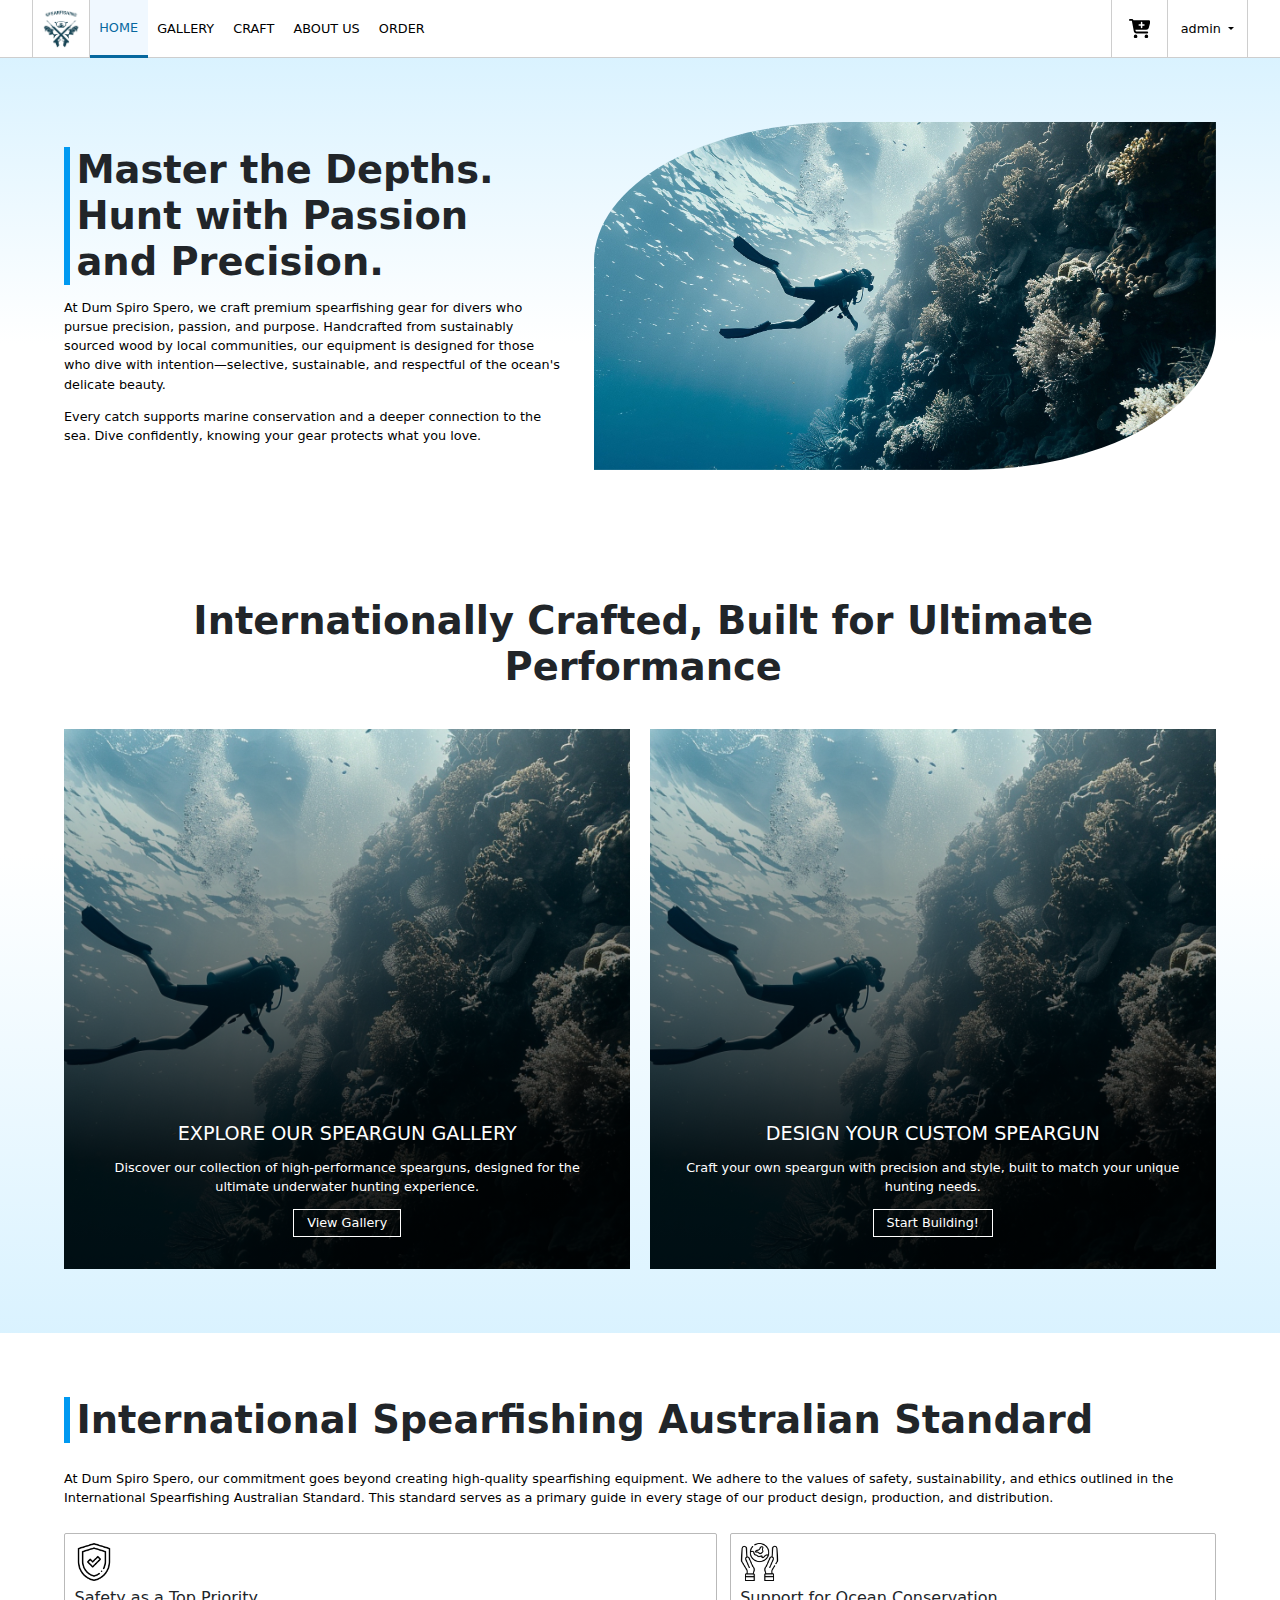
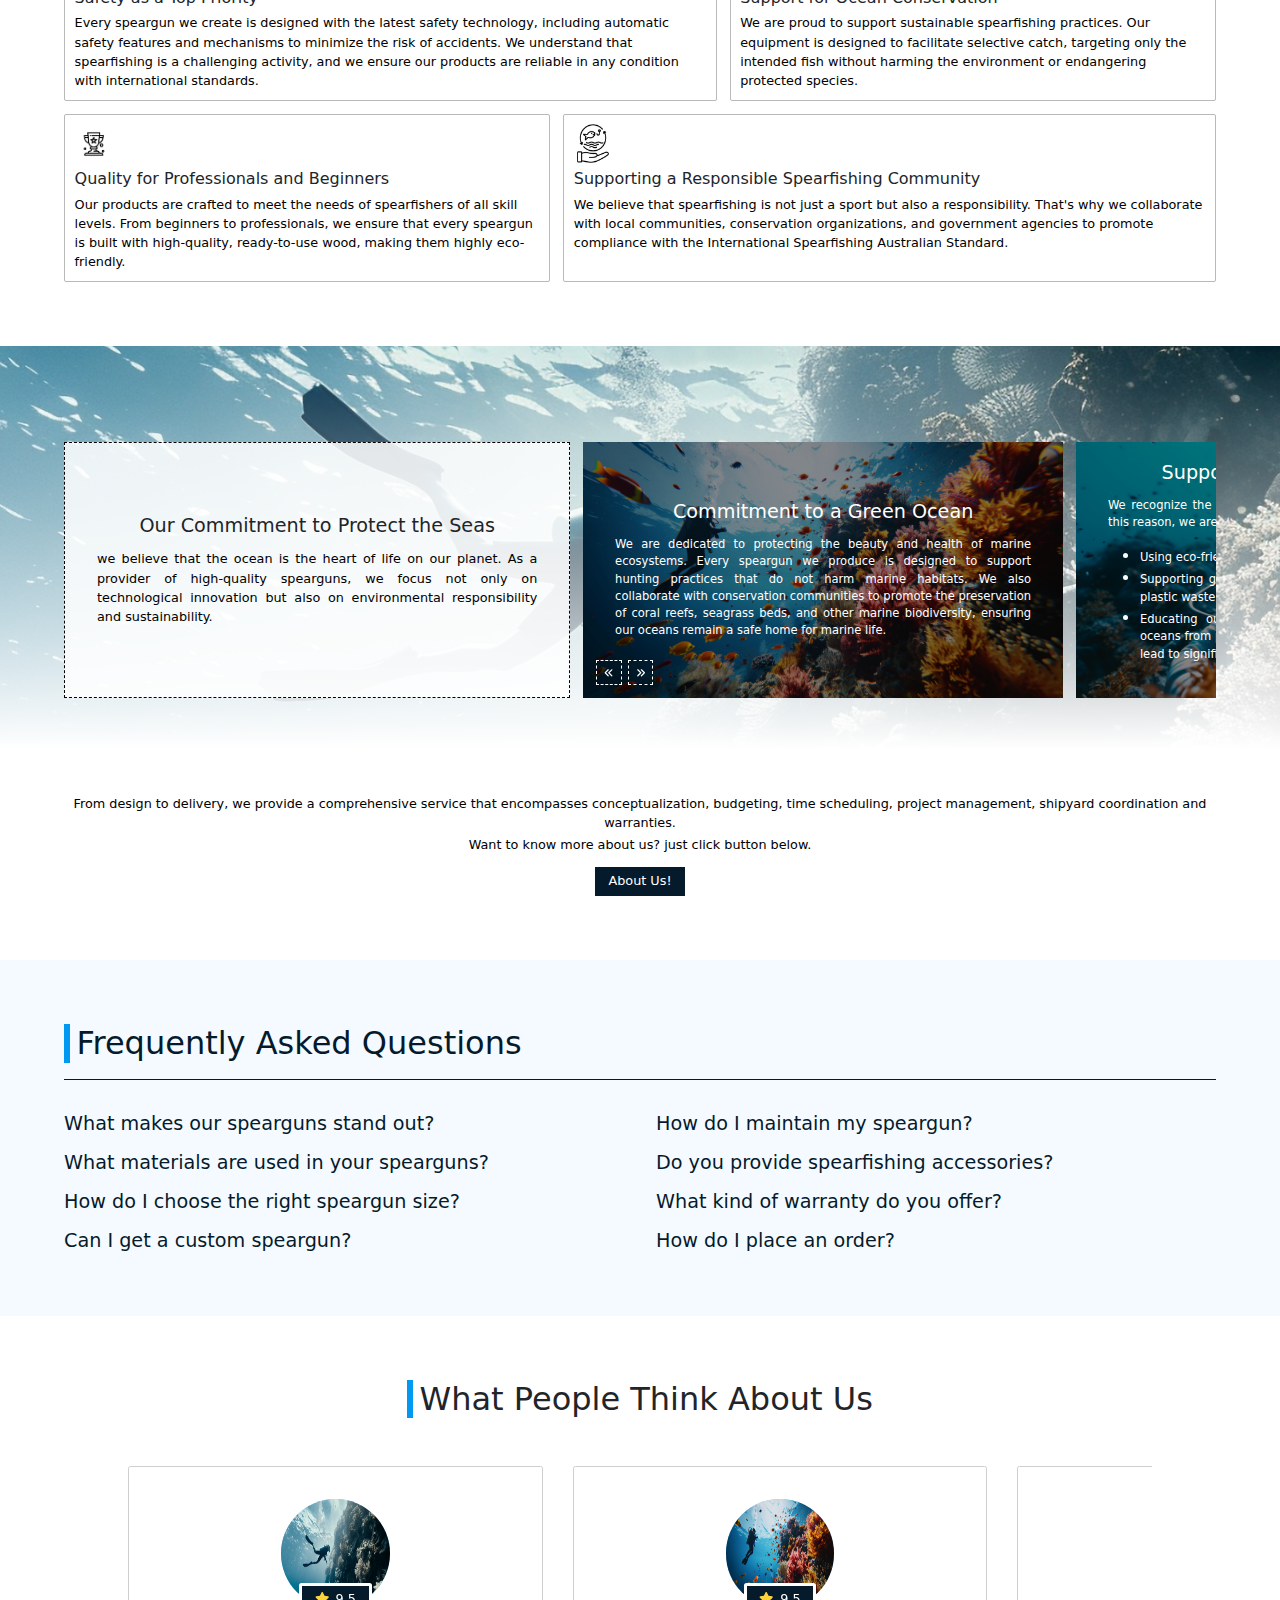
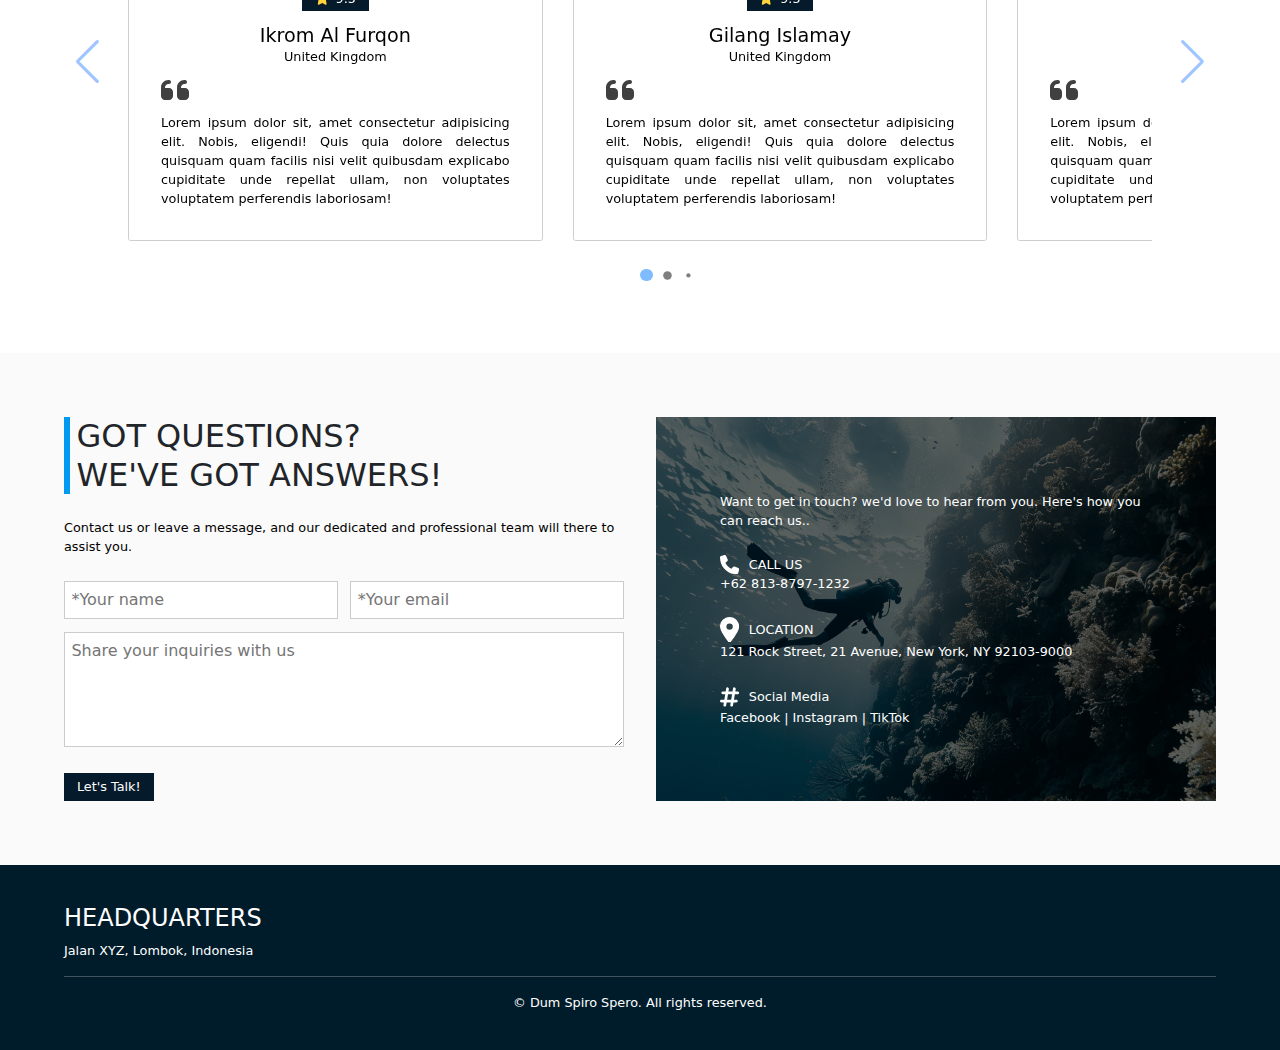
==== commit ae471360: "boom" ====
--- a/index.html
+++ b/index.html
@@ -14,7 +14,7 @@
     <script src="https://cdn.jsdelivr.net/npm/swiper@11/swiper-bundle.min.js"></script>
     <script src="script.js"></script>
     <title>Speargun-FIX</title>
-</head>
+</head> 
 <body>
     <nav>
         <div class="left-navbar-button-container">
@@ -154,8 +154,8 @@
         <div class="section-home-greetings">
             <div class="home-greetings">
                 <h1>Master the Depths. Hunt with Passion and Precision.</h1>
-                <p>At Dum Spiro Spero, we provide top-quality spearfishing equipment tailored for divers who strive for excellence. From exploring coral reefs to pursuing the perfect catch, our gear empowers you to aim sharper, and conquer the seas with confidence.</p>
-                <p>Let us be your trusted partner on every underwater adventure.</p>
+                <p>At Dum Spiro Spero, we craft premium spearfishing gear for divers who pursue precision, passion, and purpose. Handcrafted from sustainably sourced wood by local communities, our equipment is designed for those who dive with intention—selective, sustainable, and respectful of the ocean's delicate beauty.</p>
+                <p>Every catch supports marine conservation and a deeper connection to the sea. Dive confidently, knowing your gear protects what you love.</p>
             </div>        
             <div class="home-greetings-carousel">
                 <div id="carouselExampleSlidesOnly" class="carousel slide" data-bs-ride="carousel">
@@ -210,7 +210,7 @@
                 <div class="spearfishing-australian-card">
                     <img src="media/assets/support.png" alt="">
                     <h6>Supporting a Responsible Spearfishing Community</h6>
-                    <p>We believe that spearfishing is not just a sport but also a responsibility. That’s why we collaborate with local communities, conservation organizations, and government agencies to promote compliance with the International Spearfishing Australian Standard.</p>
+                    <p>We believe that spearfishing is not just a sport but also a responsibility. That's why we collaborate with local communities, conservation organizations, and government agencies to promote compliance with the International Spearfishing Australian Standard.</p>
                 </div>
             </div>
         </div>
@@ -285,7 +285,7 @@
                             What makes our spearguns stand out?
                         </h3>
                         <p class="collapse" id="answer1">
-                            Our spearguns are engineered for precision, power, and durability. Whether you’re a beginner or an experienced diver, our spearguns are designed to offer unmatched accuracy and reliability in every shot.
+                            Our spearguns are engineered for precision, power, and durability. Whether you're a beginner or an experienced diver, our spearguns are designed to offer unmatched accuracy and reliability in every shot.
                         </p>
                     </div>
                     <div>
